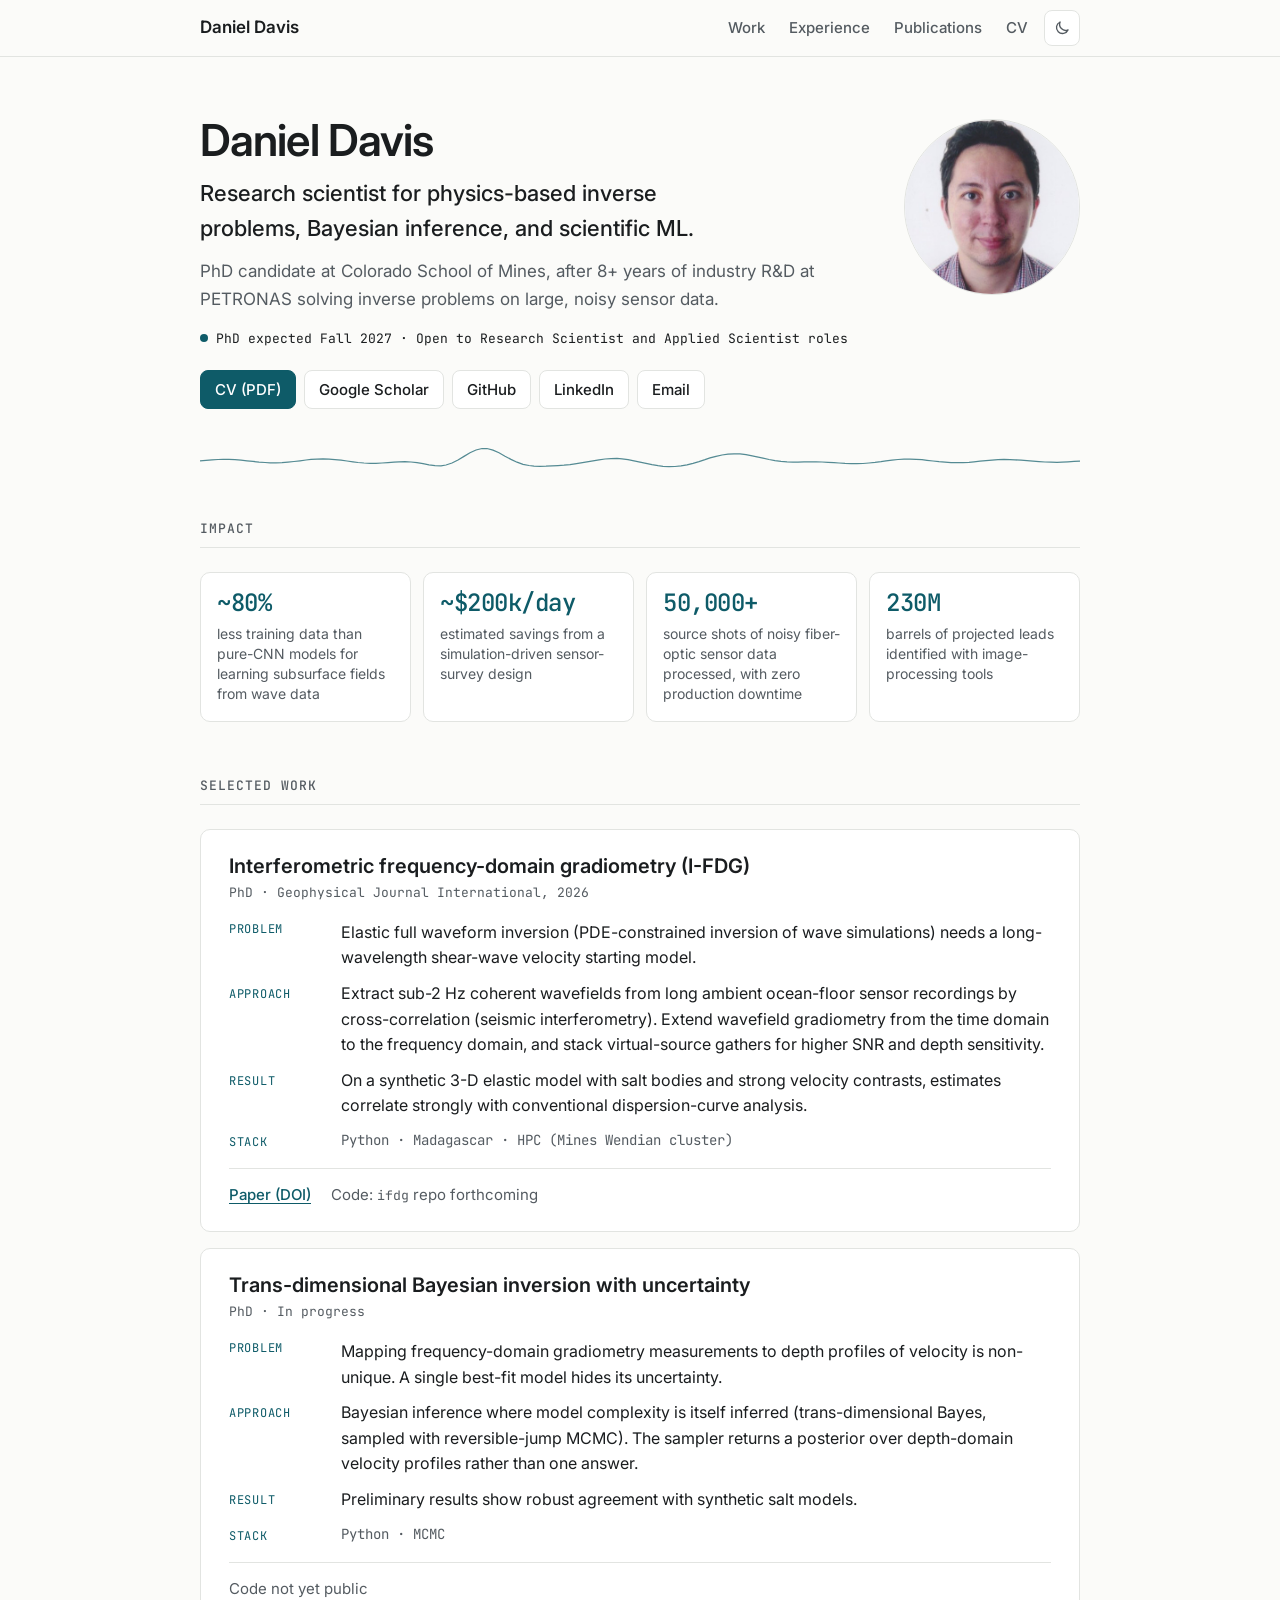
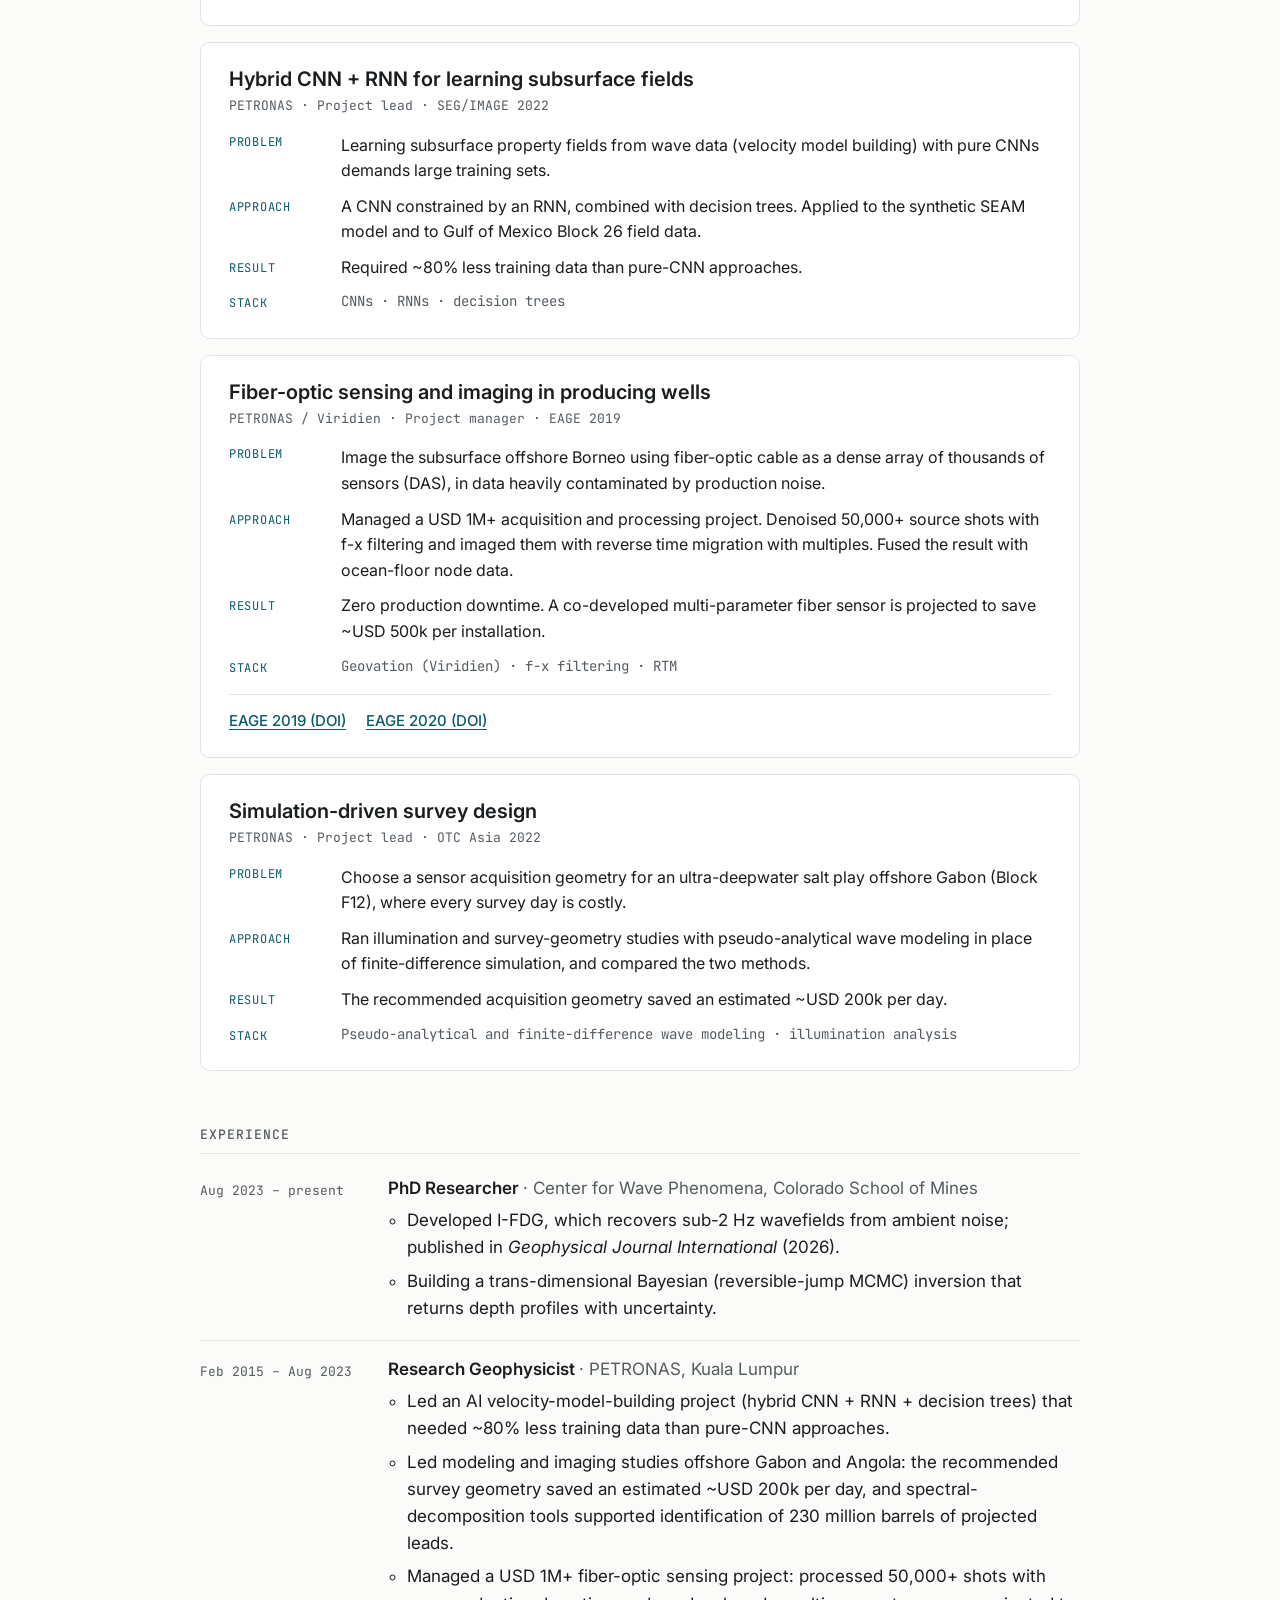
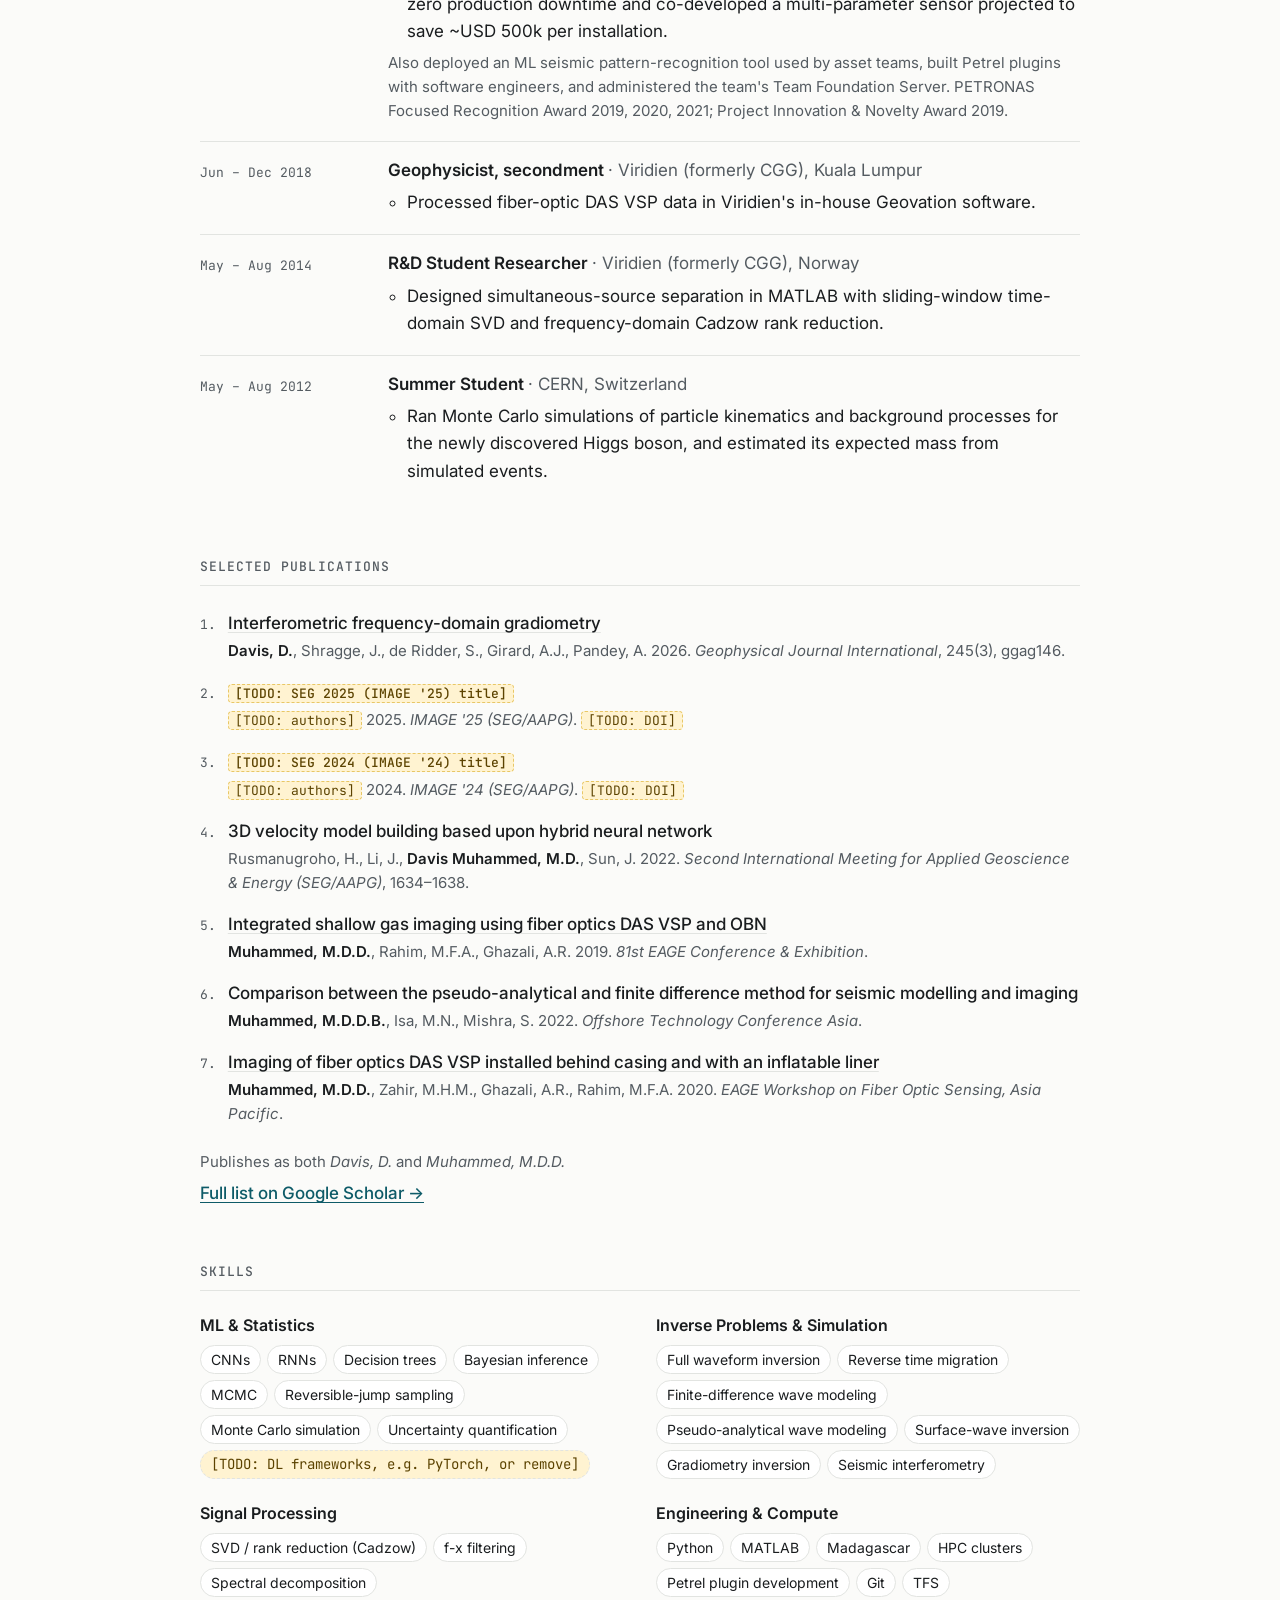
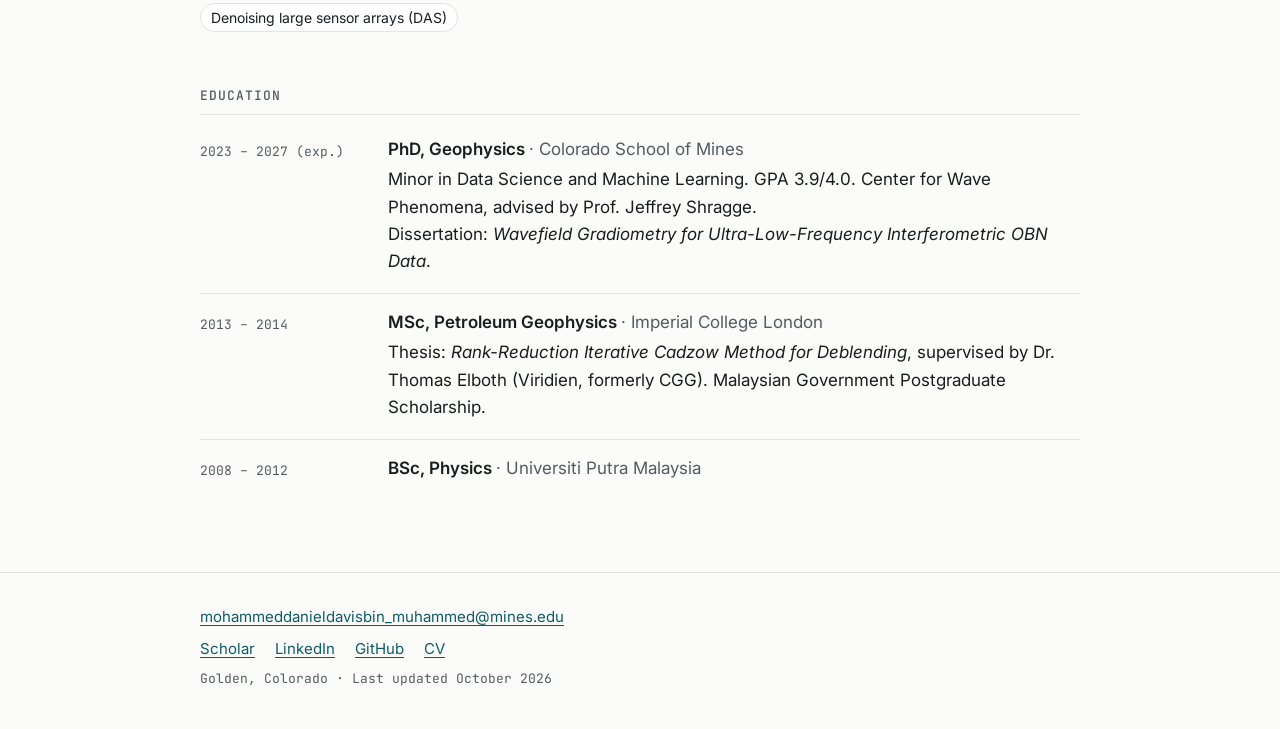
==== index.html @ f09d1c26 "Initial portfolio site" ====
<!doctype html>
<html lang="en">
<head>
  <meta charset="utf-8">
  <meta name="viewport" content="width=device-width, initial-scale=1">
  <title>Daniel Davis · Research Scientist, Inverse Problems and Scientific ML</title>
  <meta name="description" content="Daniel Davis is a geophysics PhD candidate at Colorado School of Mines with 8+ years of industry R&amp;D. He solves ill-posed inverse problems on large, noisy sensor data with Bayesian inference, ML, and HPC.">
  <link rel="canonical" href="https://mdaniel22.github.io/">
  <meta name="color-scheme" content="light dark">
  <meta name="theme-color" content="#fbfbf9" media="(prefers-color-scheme: light)">
  <meta name="theme-color" content="#0f1416" media="(prefers-color-scheme: dark)">

  <meta property="og:type" content="profile">
  <meta property="og:title" content="Daniel Davis · Inverse Problems, Bayesian Inference, Scientific ML">
  <meta property="og:description" content="Geophysics PhD candidate (Colorado School of Mines) with 8+ years of industry R&amp;D. Open to Research Scientist and Applied Scientist roles.">
  <meta property="og:url" content="https://mdaniel22.github.io/">
  <meta property="og:image" content="https://mdaniel22.github.io/assets/headshot.jpg">
  <meta property="og:image:alt" content="Portrait of Daniel Davis">
  <meta name="twitter:card" content="summary">
  <meta name="twitter:title" content="Daniel Davis · Inverse Problems, Bayesian Inference, Scientific ML">
  <meta name="twitter:description" content="Geophysics PhD candidate (Colorado School of Mines) with 8+ years of industry R&amp;D. Open to Research Scientist and Applied Scientist roles.">
  <meta name="twitter:image" content="https://mdaniel22.github.io/assets/headshot.jpg">

  <link rel="preconnect" href="https://fonts.googleapis.com">
  <link rel="preconnect" href="https://fonts.gstatic.com" crossorigin>
  <link rel="stylesheet" href="https://fonts.googleapis.com/css2?family=Inter:wght@400;500;600&amp;family=JetBrains+Mono:wght@400;500&amp;display=swap">
  <link rel="stylesheet" href="styles.css">
  <script src="script.js"></script>

  <script type="application/ld+json">
  {
    "@context": "https://schema.org",
    "@type": "Person",
    "name": "Daniel Davis",
    "alternateName": "Mohammed Daniel Davis bin Muhammed",
    "url": "https://mdaniel22.github.io/",
    "image": "https://mdaniel22.github.io/assets/headshot.jpg",
    "jobTitle": "PhD Candidate, Geophysics",
    "affiliation": {
      "@type": "CollegeOrUniversity",
      "name": "Colorado School of Mines",
      "department": "Center for Wave Phenomena"
    },
    "alumniOf": [
      { "@type": "CollegeOrUniversity", "name": "Imperial College London" },
      { "@type": "CollegeOrUniversity", "name": "Universiti Putra Malaysia" }
    ],
    "address": { "@type": "PostalAddress", "addressLocality": "Golden", "addressRegion": "CO", "addressCountry": "US" },
    "sameAs": [
      "https://scholar.google.com/citations?user=xQ2FQlAAAAAJ",
      "https://www.linkedin.com/in/daniel-davis-94b38368/",
      "https://github.com/mdaniel22"
    ],
    "knowsAbout": [
      "Inverse problems",
      "Bayesian inference",
      "Markov chain Monte Carlo",
      "Reversible-jump MCMC",
      "Uncertainty quantification",
      "Scientific machine learning",
      "Full waveform inversion",
      "Seismic interferometry",
      "Wavefield gradiometry",
      "Distributed acoustic sensing",
      "High-performance computing"
    ]
  }
  </script>
</head>
<body>
  <a class="skip-link" href="#main">Skip to content</a>

  <header class="site-nav">
    <nav class="wrap nav-inner" aria-label="Primary">
      <a class="nav-brand" href="#top">Daniel Davis</a>
      <ul class="nav-links">
        <li><a href="#work">Work</a></li>
        <li><a href="#experience">Experience</a></li>
        <li><a href="#publications">Publications</a></li>
        <li><a href="assets/Daniel_Davis_CV.pdf">CV</a></li>
      </ul>
      <button class="theme-toggle" id="theme-toggle" type="button" aria-label="Switch to dark theme" hidden>
        <svg class="icon-moon" viewBox="0 0 24 24" width="18" height="18" aria-hidden="true"><path d="M20 14.5A8 8 0 0 1 9.5 4a8 8 0 1 0 10.5 10.5z" fill="none" stroke="currentColor" stroke-width="1.8" stroke-linejoin="round"/></svg>
        <svg class="icon-sun" viewBox="0 0 24 24" width="18" height="18" aria-hidden="true"><circle cx="12" cy="12" r="4" fill="none" stroke="currentColor" stroke-width="1.8"/><path d="M12 2v2.5M12 19.5V22M2 12h2.5M19.5 12H22M4.9 4.9l1.8 1.8M17.3 17.3l1.8 1.8M4.9 19.1l1.8-1.8M17.3 6.7l1.8-1.8" stroke="currentColor" stroke-width="1.8" stroke-linecap="round"/></svg>
      </button>
    </nav>
  </header>

  <main id="main">
    <!-- HERO -->
    <section class="hero wrap" id="top" aria-labelledby="hero-name">
      <div class="hero-grid">
        <div class="hero-text">
          <h1 id="hero-name">Daniel Davis</h1>
          <p class="hero-position">Research scientist for physics-based inverse problems, Bayesian inference, and scientific ML.</p>
          <p class="hero-sub">PhD candidate at Colorado School of Mines, after 8+ years of industry R&amp;D at PETRONAS solving inverse problems on large, noisy sensor data.</p>
          <p class="hero-status"><span class="status-dot" aria-hidden="true"></span>PhD expected Fall 2027 · Open to Research Scientist and Applied Scientist roles</p>
          <ul class="hero-actions">
            <li><a class="btn btn-primary" href="assets/Daniel_Davis_CV.pdf">CV (PDF)</a></li>
            <li><a class="btn" href="https://scholar.google.com/citations?user=xQ2FQlAAAAAJ">Google Scholar</a></li>
            <li><a class="btn" href="https://github.com/mdaniel22">GitHub</a></li>
            <li><a class="btn" href="https://www.linkedin.com/in/daniel-davis-94b38368/">LinkedIn</a></li>
            <!-- TODO: swap to a personal email if the Mines address may lapse after graduation (see DEPLOY.md) -->
            <li><a class="btn" href="mailto:mohammeddanieldavisbin_muhammed@mines.edu">Email</a></li>
          </ul>
        </div>
        <img class="hero-photo" src="assets/headshot.jpg" width="389" height="389" loading="eager" decoding="async"
             alt="Portrait of Daniel Davis, head and shoulders, wearing a checked shirt against a white background">
      </div>
      <svg class="wave" viewBox="0 0 880 40" preserveAspectRatio="none" aria-hidden="true" focusable="false"><path d="M0 20.0 L6 19.4 L12 18.9 L18 18.5 L23 18.4 L29 18.4 L35 18.7 L41 19.2 L47 19.8 L53 20.4 L59 21.1 L65 21.5 L70 21.8 L76 21.8 L82 21.6 L88 21.1 L94 20.5 L100 19.8 L106 19.0 L111 18.4 L117 18.1 L123 17.9 L129 18.1 L135 18.6 L141 19.2 L147 20.0 L153 20.8 L158 21.5 L164 22.0 L170 22.3 L176 22.3 L182 22.0 L188 21.6 L194 21.1 L199 20.8 L205 20.7 L211 21.0 L217 21.7 L223 22.7 L229 23.8 L235 24.6 L241 24.8 L246 24.0 L252 22.0 L258 19.0 L264 15.4 L270 11.8 L276 9.0 L282 7.5 L287 7.5 L293 9.1 L299 11.8 L305 15.2 L311 18.4 L317 21.2 L323 23.3 L329 24.5 L334 25.1 L340 25.3 L346 25.2 L352 24.9 L358 24.6 L364 24.2 L370 23.6 L375 22.8 L381 21.9 L387 20.9 L393 19.8 L399 18.8 L405 18.0 L411 17.6 L417 17.5 L422 17.9 L428 18.7 L434 19.8 L440 21.1 L446 22.4 L452 23.7 L458 24.7 L463 25.4 L469 25.7 L475 25.5 L481 24.9 L487 23.8 L493 22.3 L499 20.6 L505 18.7 L510 16.9 L516 15.3 L522 14.0 L528 13.1 L534 12.8 L540 12.9 L546 13.6 L551 14.6 L557 15.9 L563 17.2 L569 18.5 L575 19.6 L581 20.4 L587 20.8 L593 21.0 L598 21.0 L604 20.9 L610 20.8 L616 20.8 L622 21.0 L628 21.3 L634 21.6 L639 22.0 L645 22.4 L651 22.6 L657 22.7 L663 22.5 L669 22.0 L675 21.4 L681 20.6 L686 19.8 L692 19.1 L698 18.5 L704 18.2 L710 18.1 L716 18.3 L722 18.7 L727 19.3 L733 20.0 L739 20.7 L745 21.2 L751 21.6 L757 21.7 L763 21.6 L769 21.3 L774 20.8 L780 20.2 L786 19.6 L792 19.1 L798 18.7 L804 18.5 L810 18.6 L815 18.8 L821 19.2 L827 19.7 L833 20.2 L839 20.6 L845 21.0 L851 21.2 L857 21.3 L862 21.1 L868 20.8 L874 20.4 L880 20.0" fill="none" stroke="currentColor" stroke-width="1.25" vector-effect="non-scaling-stroke"/></svg>
    </section>

    <!-- IMPACT -->
    <section class="wrap section impact" aria-labelledby="impact-h">
      <h2 class="section-label" id="impact-h">Impact</h2>
      <ul class="impact-grid">
        <li class="tile">
          <span class="metric">~80%</span>
          <span class="caption">less training data than pure-CNN models for learning subsurface fields from wave data</span>
        </li>
        <li class="tile">
          <span class="metric">~$200k/day</span>
          <span class="caption">estimated savings from a simulation-driven sensor-survey design</span>
        </li>
        <li class="tile">
          <span class="metric">50,000+</span>
          <span class="caption">source shots of noisy fiber-optic sensor data processed, with zero production downtime</span>
        </li>
        <li class="tile">
          <span class="metric">230M</span>
          <span class="caption">barrels of projected leads identified with image-processing tools</span>
        </li>
      </ul>
    </section>

    <!-- WORK -->
    <section class="wrap section" id="work" aria-labelledby="work-h">
      <h2 class="section-label" id="work-h">Selected work</h2>

      <article class="card">
        <header class="card-head">
          <h3>Interferometric frequency-domain gradiometry (I-FDG)</h3>
          <p class="card-meta">PhD · Geophysical Journal International, 2026</p>
        </header>
        <dl class="pars">
          <dt>Problem</dt>
          <dd>Elastic full waveform inversion (PDE-constrained inversion of wave simulations) needs a long-wavelength shear-wave velocity starting model.</dd>
          <dt>Approach</dt>
          <dd>Extract sub-2&nbsp;Hz coherent wavefields from long ambient ocean-floor sensor recordings by cross-correlation (seismic interferometry). Extend wavefield gradiometry from the time domain to the frequency domain, and stack virtual-source gathers for higher SNR and depth sensitivity.</dd>
          <dt>Result</dt>
          <dd>On a synthetic 3-D elastic model with salt bodies and strong velocity contrasts, estimates correlate strongly with conventional dispersion-curve analysis.</dd>
          <dt>Stack</dt>
          <dd class="mono">Python · Madagascar · HPC (Mines Wendian cluster)</dd>
        </dl>
        <p class="card-links"><a href="https://doi.org/10.1093/gji/ggag146">Paper (DOI)</a><span class="soon">Code: <code>ifdg</code> repo forthcoming</span></p>
      </article>

      <article class="card">
        <header class="card-head">
          <h3>Trans-dimensional Bayesian inversion with uncertainty</h3>
          <p class="card-meta">PhD · In progress</p>
        </header>
        <dl class="pars">
          <dt>Problem</dt>
          <dd>Mapping frequency-domain gradiometry measurements to depth profiles of velocity is non-unique. A single best-fit model hides its uncertainty.</dd>
          <dt>Approach</dt>
          <dd>Bayesian inference where model complexity is itself inferred (trans-dimensional Bayes, sampled with reversible-jump MCMC). The sampler returns a posterior over depth-domain velocity profiles rather than one answer.</dd>
          <dt>Result</dt>
          <dd>Preliminary results show robust agreement with synthetic salt models.</dd>
          <dt>Stack</dt>
          <dd class="mono">Python · MCMC</dd>
        </dl>
        <p class="card-links"><span class="soon">Code not yet public</span></p>
      </article>

      <article class="card">
        <header class="card-head">
          <h3>Hybrid CNN + RNN for learning subsurface fields</h3>
          <p class="card-meta">PETRONAS · Project lead · SEG/IMAGE 2022</p>
        </header>
        <dl class="pars">
          <dt>Problem</dt>
          <dd>Learning subsurface property fields from wave data (velocity model building) with pure CNNs demands large training sets.</dd>
          <dt>Approach</dt>
          <dd>A CNN constrained by an RNN, combined with decision trees. Applied to the synthetic SEAM model and to Gulf of Mexico Block 26 field data.</dd>
          <dt>Result</dt>
          <dd>Required ~80% less training data than pure-CNN approaches.</dd>
          <dt>Stack</dt>
          <dd class="mono">CNNs · RNNs · decision trees</dd>
        </dl>
      </article>

      <article class="card">
        <header class="card-head">
          <h3>Fiber-optic sensing and imaging in producing wells</h3>
          <p class="card-meta">PETRONAS / Viridien · Project manager · EAGE 2019</p>
        </header>
        <dl class="pars">
          <dt>Problem</dt>
          <dd>Image the subsurface offshore Borneo using fiber-optic cable as a dense array of thousands of sensors (DAS), in data heavily contaminated by production noise.</dd>
          <dt>Approach</dt>
          <dd>Managed a USD 1M+ acquisition and processing project. Denoised 50,000+ source shots with f-x filtering and imaged them with reverse time migration with multiples. Fused the result with ocean-floor node data.</dd>
          <dt>Result</dt>
          <dd>Zero production downtime. A co-developed multi-parameter fiber sensor is projected to save ~USD 500k per installation.</dd>
          <dt>Stack</dt>
          <dd class="mono">Geovation (Viridien) · f-x filtering · RTM</dd>
        </dl>
        <p class="card-links"><a href="https://doi.org/10.3997/2214-4609.201901251">EAGE 2019 (DOI)</a><a href="https://doi.org/10.3997/2214-4609.202070028">EAGE 2020 (DOI)</a></p>
      </article>

      <article class="card">
        <header class="card-head">
          <h3>Simulation-driven survey design</h3>
          <p class="card-meta">PETRONAS · Project lead · OTC Asia 2022</p>
        </header>
        <dl class="pars">
          <dt>Problem</dt>
          <dd>Choose a sensor acquisition geometry for an ultra-deepwater salt play offshore Gabon (Block F12), where every survey day is costly.</dd>
          <dt>Approach</dt>
          <dd>Ran illumination and survey-geometry studies with pseudo-analytical wave modeling in place of finite-difference simulation, and compared the two methods.</dd>
          <dt>Result</dt>
          <dd>The recommended acquisition geometry saved an estimated ~USD 200k per day.</dd>
          <dt>Stack</dt>
          <dd class="mono">Pseudo-analytical and finite-difference wave modeling · illumination analysis</dd>
        </dl>
      </article>
    </section>

    <!-- EXPERIENCE -->
    <section class="wrap section" id="experience" aria-labelledby="exp-h">
      <h2 class="section-label" id="exp-h">Experience</h2>
      <ol class="timeline">
        <li class="tl-item">
          <p class="tl-date">Aug 2023 – present</p>
          <div>
            <h3>PhD Researcher <span class="org">· Center for Wave Phenomena, Colorado School of Mines</span></h3>
            <ul>
              <li>Developed I-FDG, which recovers sub-2&nbsp;Hz wavefields from ambient noise; published in <em>Geophysical Journal International</em> (2026).</li>
              <li>Building a trans-dimensional Bayesian (reversible-jump MCMC) inversion that returns depth profiles with uncertainty.</li>
            </ul>
          </div>
        </li>
        <li class="tl-item">
          <p class="tl-date">Feb 2015 – Aug 2023</p>
          <div>
            <h3>Research Geophysicist <span class="org">· PETRONAS, Kuala Lumpur</span></h3>
            <ul>
              <li>Led an AI velocity-model-building project (hybrid CNN + RNN + decision trees) that needed ~80% less training data than pure-CNN approaches.</li>
              <li>Led modeling and imaging studies offshore Gabon and Angola: the recommended survey geometry saved an estimated ~USD 200k per day, and spectral-decomposition tools supported identification of 230 million barrels of projected leads.</li>
              <li>Managed a USD 1M+ fiber-optic sensing project: processed 50,000+ shots with zero production downtime and co-developed a multi-parameter sensor projected to save ~USD 500k per installation.</li>
            </ul>
            <p class="tl-note">Also deployed an ML seismic pattern-recognition tool used by asset teams, built Petrel plugins with software engineers, and administered the team's Team Foundation Server. PETRONAS Focused Recognition Award 2019, 2020, 2021; Project Innovation &amp; Novelty Award 2019.</p>
          </div>
        </li>
        <li class="tl-item">
          <p class="tl-date">Jun – Dec 2018</p>
          <div>
            <h3>Geophysicist, secondment <span class="org">· Viridien (formerly CGG), Kuala Lumpur</span></h3>
            <ul>
              <li>Processed fiber-optic DAS VSP data in Viridien's in-house Geovation software.</li>
            </ul>
          </div>
        </li>
        <li class="tl-item">
          <p class="tl-date">May – Aug 2014</p>
          <div>
            <h3>R&amp;D Student Researcher <span class="org">· Viridien (formerly CGG), Norway</span></h3>
            <ul>
              <li>Designed simultaneous-source separation in MATLAB with sliding-window time-domain SVD and frequency-domain Cadzow rank reduction.</li>
            </ul>
          </div>
        </li>
        <li class="tl-item">
          <p class="tl-date">May – Aug 2012</p>
          <div>
            <h3>Summer Student <span class="org">· CERN, Switzerland</span></h3>
            <ul>
              <li>Ran Monte Carlo simulations of particle kinematics and background processes for the newly discovered Higgs boson, and estimated its expected mass from simulated events.</li>
            </ul>
          </div>
        </li>
      </ol>
    </section>

    <!-- PUBLICATIONS -->
    <section class="wrap section" id="publications" aria-labelledby="pub-h">
      <h2 class="section-label" id="pub-h">Selected publications</h2>
      <ol class="pubs">
        <li>
          <p class="pub-title"><a href="https://doi.org/10.1093/gji/ggag146">Interferometric frequency-domain gradiometry</a></p>
          <p class="pub-meta"><strong>Davis, D.</strong>, Shragge, J., de Ridder, S., Girard, A.J., Pandey, A. 2026. <em>Geophysical Journal International</em>, 245(3), ggag146.</p>
        </li>
        <li>
          <p class="pub-title"><span class="todo">[TODO: SEG 2025 (IMAGE '25) title]</span></p>
          <p class="pub-meta"><span class="todo">[TODO: authors]</span> 2025. <em>IMAGE '25 (SEG/AAPG)</em>. <span class="todo">[TODO: DOI]</span></p>
        </li>
        <li>
          <p class="pub-title"><span class="todo">[TODO: SEG 2024 (IMAGE '24) title]</span></p>
          <p class="pub-meta"><span class="todo">[TODO: authors]</span> 2024. <em>IMAGE '24 (SEG/AAPG)</em>. <span class="todo">[TODO: DOI]</span></p>
        </li>
        <li>
          <p class="pub-title">3D velocity model building based upon hybrid neural network</p>
          <p class="pub-meta">Rusmanugroho, H., Li, J., <strong>Davis Muhammed, M.D.</strong>, Sun, J. 2022. <em>Second International Meeting for Applied Geoscience &amp; Energy (SEG/AAPG)</em>, 1634–1638.</p>
        </li>
        <li>
          <p class="pub-title"><a href="https://doi.org/10.3997/2214-4609.201901251">Integrated shallow gas imaging using fiber optics DAS VSP and OBN</a></p>
          <p class="pub-meta"><strong>Muhammed, M.D.D.</strong>, Rahim, M.F.A., Ghazali, A.R. 2019. <em>81st EAGE Conference &amp; Exhibition</em>.</p>
        </li>
        <li>
          <p class="pub-title">Comparison between the pseudo-analytical and finite difference method for seismic modelling and imaging</p>
          <p class="pub-meta"><strong>Muhammed, M.D.D.B.</strong>, Isa, M.N., Mishra, S. 2022. <em>Offshore Technology Conference Asia</em>.</p>
        </li>
        <li>
          <p class="pub-title"><a href="https://doi.org/10.3997/2214-4609.202070028">Imaging of fiber optics DAS VSP installed behind casing and with an inflatable liner</a></p>
          <p class="pub-meta"><strong>Muhammed, M.D.D.</strong>, Zahir, M.H.M., Ghazali, A.R., Rahim, M.F.A. 2020. <em>EAGE Workshop on Fiber Optic Sensing, Asia Pacific</em>.</p>
        </li>
      </ol>
      <p class="pub-note">Publishes as both <em>Davis, D.</em> and <em>Muhammed, M.D.D.</em></p>
      <p><a class="more" href="https://scholar.google.com/citations?user=xQ2FQlAAAAAJ">Full list on Google Scholar →</a></p>
    </section>

    <!-- SKILLS -->
    <section class="wrap section" id="skills" aria-labelledby="skills-h">
      <h2 class="section-label" id="skills-h">Skills</h2>
      <div class="skills">
        <div class="skill-group">
          <h3>ML &amp; Statistics</h3>
          <ul class="chips">
            <li>CNNs</li><li>RNNs</li><li>Decision trees</li><li>Bayesian inference</li><li>MCMC</li><li>Reversible-jump sampling</li><li>Monte Carlo simulation</li><li>Uncertainty quantification</li><li class="todo">[TODO: DL frameworks, e.g. PyTorch, or remove]</li>
          </ul>
        </div>
        <div class="skill-group">
          <h3>Inverse Problems &amp; Simulation</h3>
          <ul class="chips">
            <li>Full waveform inversion</li><li>Reverse time migration</li><li>Finite-difference wave modeling</li><li>Pseudo-analytical wave modeling</li><li>Surface-wave inversion</li><li>Gradiometry inversion</li><li>Seismic interferometry</li>
          </ul>
        </div>
        <div class="skill-group">
          <h3>Signal Processing</h3>
          <ul class="chips">
            <li>SVD / rank reduction (Cadzow)</li><li>f-x filtering</li><li>Spectral decomposition</li><li>Denoising large sensor arrays (DAS)</li>
          </ul>
        </div>
        <div class="skill-group">
          <h3>Engineering &amp; Compute</h3>
          <ul class="chips">
            <li>Python</li><li>MATLAB</li><li>Madagascar</li><li>HPC clusters</li><li>Petrel plugin development</li><li>Git</li><li>TFS</li>
          </ul>
        </div>
      </div>
    </section>

    <!-- EDUCATION -->
    <section class="wrap section" id="education" aria-labelledby="edu-h">
      <h2 class="section-label" id="edu-h">Education</h2>
      <ol class="timeline">
        <li class="tl-item">
          <p class="tl-date">2023 – 2027 (exp.)</p>
          <div>
            <h3>PhD, Geophysics <span class="org">· Colorado School of Mines</span></h3>
            <p>Minor in Data Science and Machine Learning. GPA 3.9/4.0. Center for Wave Phenomena, advised by Prof. Jeffrey Shragge.<br>
            Dissertation: <em>Wavefield Gradiometry for Ultra-Low-Frequency Interferometric OBN Data</em>.</p>
          </div>
        </li>
        <li class="tl-item">
          <p class="tl-date">2013 – 2014</p>
          <div>
            <h3>MSc, Petroleum Geophysics <span class="org">· Imperial College London</span></h3>
            <p>Thesis: <em>Rank-Reduction Iterative Cadzow Method for Deblending</em>, supervised by Dr. Thomas Elboth (Viridien, formerly CGG). Malaysian Government Postgraduate Scholarship.</p>
          </div>
        </li>
        <li class="tl-item">
          <p class="tl-date">2008 – 2012</p>
          <div>
            <h3>BSc, Physics <span class="org">· Universiti Putra Malaysia</span></h3>
          </div>
        </li>
      </ol>
    </section>
  </main>

  <footer class="site-footer">
    <div class="wrap footer-inner">
      <p><a href="mailto:mohammeddanieldavisbin_muhammed@mines.edu">mohammeddanieldavisbin_muhammed@mines.edu</a></p>
      <p class="footer-links">
        <a href="https://scholar.google.com/citations?user=xQ2FQlAAAAAJ">Scholar</a>
        <a href="https://www.linkedin.com/in/daniel-davis-94b38368/">LinkedIn</a>
        <a href="https://github.com/mdaniel22">GitHub</a>
        <a href="assets/Daniel_Davis_CV.pdf">CV</a>
      </p>
      <p class="footer-meta">Golden, Colorado · Last updated October 2026</p>
    </div>
  </footer>
</body>
</html>
---- styles.css ----
/* ---------- Tokens ---------- */
:root {
  --bg: #fbfbf9;
  --surface: #ffffff;
  --text: #1a1d1f;
  --muted: #545b61;
  --border: #e2e4e1;
  --accent: #0e5b68;
  --accent-hover: #0a4652;
  --accent-ink: #ffffff;
  --accent-soft: #e5eff0;
  --wave: #0e5b68;
  --todo-bg: #fff3d1;
  --todo-text: #5c4300;
  --todo-border: #e8c766;

  --font-sans: "Inter", system-ui, -apple-system, "Segoe UI", Roboto, sans-serif;
  --font-mono: "JetBrains Mono", ui-monospace, SFMono-Regular, Menlo, Consolas, monospace;

  --step--1: 0.8125rem;  /* 13px */
  --step-0: 1.0625rem;   /* 17px */
  --step-1: 1.25rem;     /* 20px */
  --step-2: 1.5rem;      /* 24px */
  --step-4: 2.75rem;     /* 44px */

  --wrap: 880px;
  --gutter: 16px;
  --radius: 10px;
  color-scheme: light;
}

@media (prefers-color-scheme: dark) {
  :root:not([data-theme="light"]) {
    --bg: #0f1416;
    --surface: #151c1f;
    --text: #e6e9ea;
    --muted: #a3adb2;
    --border: #263237;
    --accent: #6cc3cf;
    --accent-hover: #8fd3dc;
    --accent-ink: #0b1214;
    --accent-soft: #15292d;
    --wave: #6cc3cf;
    --todo-bg: #3a2f10;
    --todo-text: #f3d68c;
    --todo-border: #7a6224;
    color-scheme: dark;
  }
}

:root[data-theme="dark"] {
  --bg: #0f1416;
  --surface: #151c1f;
  --text: #e6e9ea;
  --muted: #a3adb2;
  --border: #263237;
  --accent: #6cc3cf;
  --accent-hover: #8fd3dc;
  --accent-ink: #0b1214;
  --accent-soft: #15292d;
  --wave: #6cc3cf;
  --todo-bg: #3a2f10;
  --todo-text: #f3d68c;
  --todo-border: #7a6224;
  color-scheme: dark;
}

/* ---------- Base ---------- */
*, *::before, *::after { box-sizing: border-box; }

html {
  -webkit-text-size-adjust: 100%;
  scroll-padding-top: 72px;
}

@media (prefers-reduced-motion: no-preference) {
  html { scroll-behavior: smooth; }
}

body {
  margin: 0;
  background: var(--bg);
  color: var(--text);
  font-family: var(--font-sans);
  font-size: var(--step-0);
  line-height: 1.6;
  text-rendering: optimizeLegibility;
  -webkit-font-smoothing: antialiased;
  overflow-wrap: break-word;
}

h1, h2, h3 { line-height: 1.25; margin: 0; font-weight: 600; }
p { margin: 0; }
ul, ol { margin: 0; padding: 0; }
img { max-width: 100%; height: auto; display: block; }

a { color: var(--accent); text-decoration-thickness: 1px; text-underline-offset: 3px; }
a:hover { color: var(--accent-hover); }

:focus-visible {
  outline: 2px solid var(--accent);
  outline-offset: 3px;
  border-radius: 4px;
}

code, .mono { font-family: var(--font-mono); font-size: 0.875em; }

.wrap {
  width: 100%;
  max-width: calc(var(--wrap) + 2 * var(--gutter));
  margin: 0 auto;
  padding: 0 var(--gutter);
}

@media (min-width: 640px) {
  :root { --gutter: 32px; }
}

.skip-link {
  position: absolute;
  left: var(--gutter);
  top: -100px;
  background: var(--accent);
  color: var(--accent-ink);
  padding: 8px 14px;
  border-radius: 6px;
  z-index: 100;
}
.skip-link:focus { top: 8px; color: var(--accent-ink); }

.todo {
  background: var(--todo-bg);
  color: var(--todo-text);
  border: 1px dashed var(--todo-border);
  border-radius: 4px;
  padding: 0 6px;
  font-family: var(--font-mono);
  font-size: 0.8125rem;
  font-style: normal;
}

/* ---------- Nav ---------- */
.site-nav {
  position: sticky;
  top: 0;
  z-index: 50;
  background: color-mix(in srgb, var(--bg) 92%, transparent);
  border-bottom: 1px solid var(--border);
}
@supports (backdrop-filter: blur(8px)) {
  .site-nav { backdrop-filter: blur(8px); }
}

.nav-inner {
  display: flex;
  align-items: center;
  gap: 16px;
  height: 56px;
}

.nav-brand {
  font-weight: 600;
  color: var(--text);
  text-decoration: none;
  margin-right: auto;
  white-space: nowrap;
}

.nav-links {
  list-style: none;
  display: flex;
  gap: 14px;
  font-size: 0.875rem;
}
.nav-links a { color: var(--muted); text-decoration: none; font-weight: 500; }
.nav-links a:hover { color: var(--text); }

.theme-toggle {
  display: inline-flex;
  align-items: center;
  justify-content: center;
  width: 36px;
  height: 36px;
  border: 1px solid var(--border);
  border-radius: 8px;
  background: var(--surface);
  color: var(--muted);
  cursor: pointer;
  flex-shrink: 0;
}
.theme-toggle[hidden] { display: none; }
.theme-toggle:hover { color: var(--text); }
.theme-toggle .icon-sun { display: none; }
:root[data-theme="dark"] .theme-toggle .icon-sun { display: block; }
:root[data-theme="dark"] .theme-toggle .icon-moon { display: none; }

@media (max-width: 479px) {
  .nav-brand { position: absolute; width: 1px; height: 1px; overflow: hidden; clip: rect(0 0 0 0); }
  .nav-links { margin-right: auto; gap: 12px; }
}
@media (min-width: 640px) {
  .nav-links { gap: 24px; font-size: 0.9375rem; }
}

/* ---------- Hero ---------- */
.hero { padding-top: 40px; }

.hero-grid {
  display: grid;
  grid-template-columns: 1fr;
  gap: 20px;
}

.hero-photo {
  width: 112px;
  height: 112px;
  border-radius: 50%;
  object-fit: cover;
  border: 1px solid var(--border);
  order: -1;
}

h1 {
  font-size: 2.25rem;
  letter-spacing: -0.02em;
}

.hero-position {
  font-size: var(--step-1);
  font-weight: 500;
  margin-top: 8px;
  max-width: 40ch;
}

.hero-sub {
  color: var(--muted);
  margin-top: 12px;
  max-width: 60ch;
}

.hero-status {
  font-family: var(--font-mono);
  font-size: var(--step--1);
  color: var(--text);
  margin-top: 16px;
  display: flex;
  align-items: baseline;
  gap: 8px;
}
.status-dot {
  width: 8px;
  height: 8px;
  border-radius: 50%;
  background: var(--accent);
  flex-shrink: 0;
  transform: translateY(-1px);
}

.hero-actions {
  list-style: none;
  display: flex;
  flex-wrap: wrap;
  gap: 8px;
  margin-top: 20px;
}

.btn {
  display: inline-block;
  padding: 8px 14px;
  border: 1px solid var(--border);
  border-radius: 8px;
  background: var(--surface);
  color: var(--text);
  font-size: 0.9375rem;
  font-weight: 500;
  text-decoration: none;
  line-height: 1.4;
}
.btn:hover { border-color: var(--accent); color: var(--accent); }
.btn-primary { background: var(--accent); border-color: var(--accent); color: var(--accent-ink); }
.btn-primary:hover { background: var(--accent-hover); border-color: var(--accent-hover); color: var(--accent-ink); }

.wave {
  display: block;
  width: 100%;
  height: 40px;
  margin-top: 32px;
  color: var(--wave);
  opacity: 0.7;
}

@media (min-width: 720px) {
  .hero { padding-top: 56px; }
  .hero-grid {
    grid-template-columns: 1fr auto;
    align-items: start;
    gap: 40px;
  }
  .hero-photo { width: 176px; height: 176px; order: 0; margin-top: 6px; }
  h1 { font-size: var(--step-4); }
  .hero-position { font-size: 1.375rem; }
}

/* ---------- Sections ---------- */
.section { padding-top: 56px; }
.section:last-of-type { padding-bottom: 72px; }

.section-label {
  font-family: var(--font-mono);
  font-size: var(--step--1);
  font-weight: 500;
  letter-spacing: 0.08em;
  text-transform: uppercase;
  color: var(--muted);
  padding-bottom: 10px;
  border-bottom: 1px solid var(--border);
  margin-bottom: 24px;
}

/* ---------- Impact ---------- */
.impact { padding-top: 40px; }

.impact-grid {
  list-style: none;
  display: grid;
  grid-template-columns: repeat(2, minmax(0, 1fr));
  gap: 12px;
}
@media (min-width: 760px) {
  .impact-grid { grid-template-columns: repeat(4, minmax(0, 1fr)); }
}

.tile {
  background: var(--surface);
  border: 1px solid var(--border);
  border-radius: var(--radius);
  padding: 16px;
  display: flex;
  flex-direction: column;
  gap: 6px;
}
.metric {
  font-family: var(--font-mono);
  font-size: 1.5rem;
  font-weight: 500;
  color: var(--accent);
  letter-spacing: -0.02em;
  line-height: 1.2;
}
.caption { font-size: 0.875rem; color: var(--muted); line-height: 1.45; }

/* ---------- Work cards ---------- */
.card {
  background: var(--surface);
  border: 1px solid var(--border);
  border-radius: var(--radius);
  padding: 20px;
}
.card + .card { margin-top: 16px; }

.card-head h3 { font-size: var(--step-1); }
.card-meta {
  font-family: var(--font-mono);
  font-size: var(--step--1);
  color: var(--muted);
  margin-top: 4px;
}

.pars {
  margin: 16px 0 0;
  display: grid;
  grid-template-columns: 1fr;
}
.pars dt {
  font-family: var(--font-mono);
  font-size: 0.75rem;
  letter-spacing: 0.06em;
  text-transform: uppercase;
  color: var(--accent);
  margin-top: 10px;
}
.pars dt:first-child { margin-top: 0; }
.pars dd { margin: 2px 0 0; font-size: 1rem; }
.pars dd.mono { font-size: 0.875rem; color: var(--muted); }

@media (min-width: 640px) {
  .card { padding: 24px 28px; }
  .pars { grid-template-columns: 96px 1fr; column-gap: 16px; row-gap: 10px; }
  .pars dt { margin-top: 4px; }
  .pars dd { margin: 0; }
}

.card-links {
  display: flex;
  flex-wrap: wrap;
  gap: 8px 20px;
  margin-top: 16px;
  padding-top: 14px;
  border-top: 1px solid var(--border);
  font-size: 0.9375rem;
}
.card-links a { font-weight: 500; }
.soon { color: var(--muted); font-size: 0.9375rem; }

/* ---------- Timeline ---------- */
.timeline { list-style: none; }
.tl-item {
  display: grid;
  grid-template-columns: 1fr;
  gap: 4px;
  padding: 18px 0;
  border-bottom: 1px solid var(--border);
}
.tl-item:first-child { padding-top: 0; }
.tl-item:last-child { border-bottom: 0; }

.tl-date {
  font-family: var(--font-mono);
  font-size: var(--step--1);
  color: var(--muted);
  padding-top: 3px;
}
.tl-item h3 { font-size: 1.0625rem; }
.org { font-weight: 400; color: var(--muted); }

.tl-item ul { margin-top: 8px; padding-left: 1.1em; }
.tl-item li + li { margin-top: 6px; }
.tl-item p:not(.tl-date) { margin-top: 6px; }
.tl-note { font-size: 0.9375rem; color: var(--muted); }

@media (min-width: 640px) {
  .tl-item { grid-template-columns: 168px 1fr; gap: 20px; }
}

/* ---------- Publications ---------- */
.pubs { padding-left: 1.4em; }
.pubs li { padding-left: 4px; }
.pubs li + li { margin-top: 16px; }
.pubs li::marker { font-family: var(--font-mono); font-size: var(--step--1); color: var(--muted); }
.pub-title { font-weight: 500; }
.pub-title a { color: var(--text); text-decoration-color: var(--border); }
.pub-title a:hover { color: var(--accent); text-decoration-color: currentColor; }
.pub-meta { font-size: 0.9375rem; color: var(--muted); margin-top: 2px; }
.pub-meta strong { color: var(--text); font-weight: 600; }
.pub-note { margin-top: 24px; font-size: 0.9375rem; color: var(--muted); }
.more { display: inline-block; margin-top: 6px; font-weight: 500; }

/* ---------- Skills ---------- */
.skills { display: grid; gap: 24px; }
@media (min-width: 720px) { .skills { grid-template-columns: 1fr 1fr; column-gap: 32px; } }
.skill-group h3 { font-size: 1rem; margin-bottom: 10px; }
.chips { list-style: none; display: flex; flex-wrap: wrap; gap: 6px; }
.chips li {
  font-size: 0.875rem;
  padding: 3px 10px;
  border: 1px solid var(--border);
  border-radius: 999px;
  background: var(--surface);
  line-height: 1.5;
}
.chips li.todo { border-radius: 999px; border-style: dashed; background: var(--todo-bg); }

/* ---------- Footer ---------- */
.site-footer { border-top: 1px solid var(--border); padding: 32px 0 40px; }
.footer-inner { display: grid; gap: 8px; font-size: 0.9375rem; }
.footer-inner a { word-break: break-all; }
.footer-links { display: flex; flex-wrap: wrap; gap: 6px 20px; }
.footer-links a { word-break: normal; }
.footer-meta { font-family: var(--font-mono); font-size: var(--step--1); color: var(--muted); }

/* ---------- 404 ---------- */
.notfound { min-height: 70vh; display: flex; flex-direction: column; justify-content: center; gap: 16px; padding-top: 48px; padding-bottom: 48px; }
.notfound .code { font-family: var(--font-mono); color: var(--accent); font-size: var(--step--1); letter-spacing: 0.08em; }
.notfound h1 { font-size: 2rem; }
.notfound p { color: var(--muted); }

@media (prefers-reduced-motion: reduce) {
  *, *::before, *::after { transition: none !important; animation: none !important; scroll-behavior: auto !important; }
}

@media print {
  .site-nav, .wave, .theme-toggle, .skip-link { display: none !important; }
  body { background: #fff; color: #000; }
}
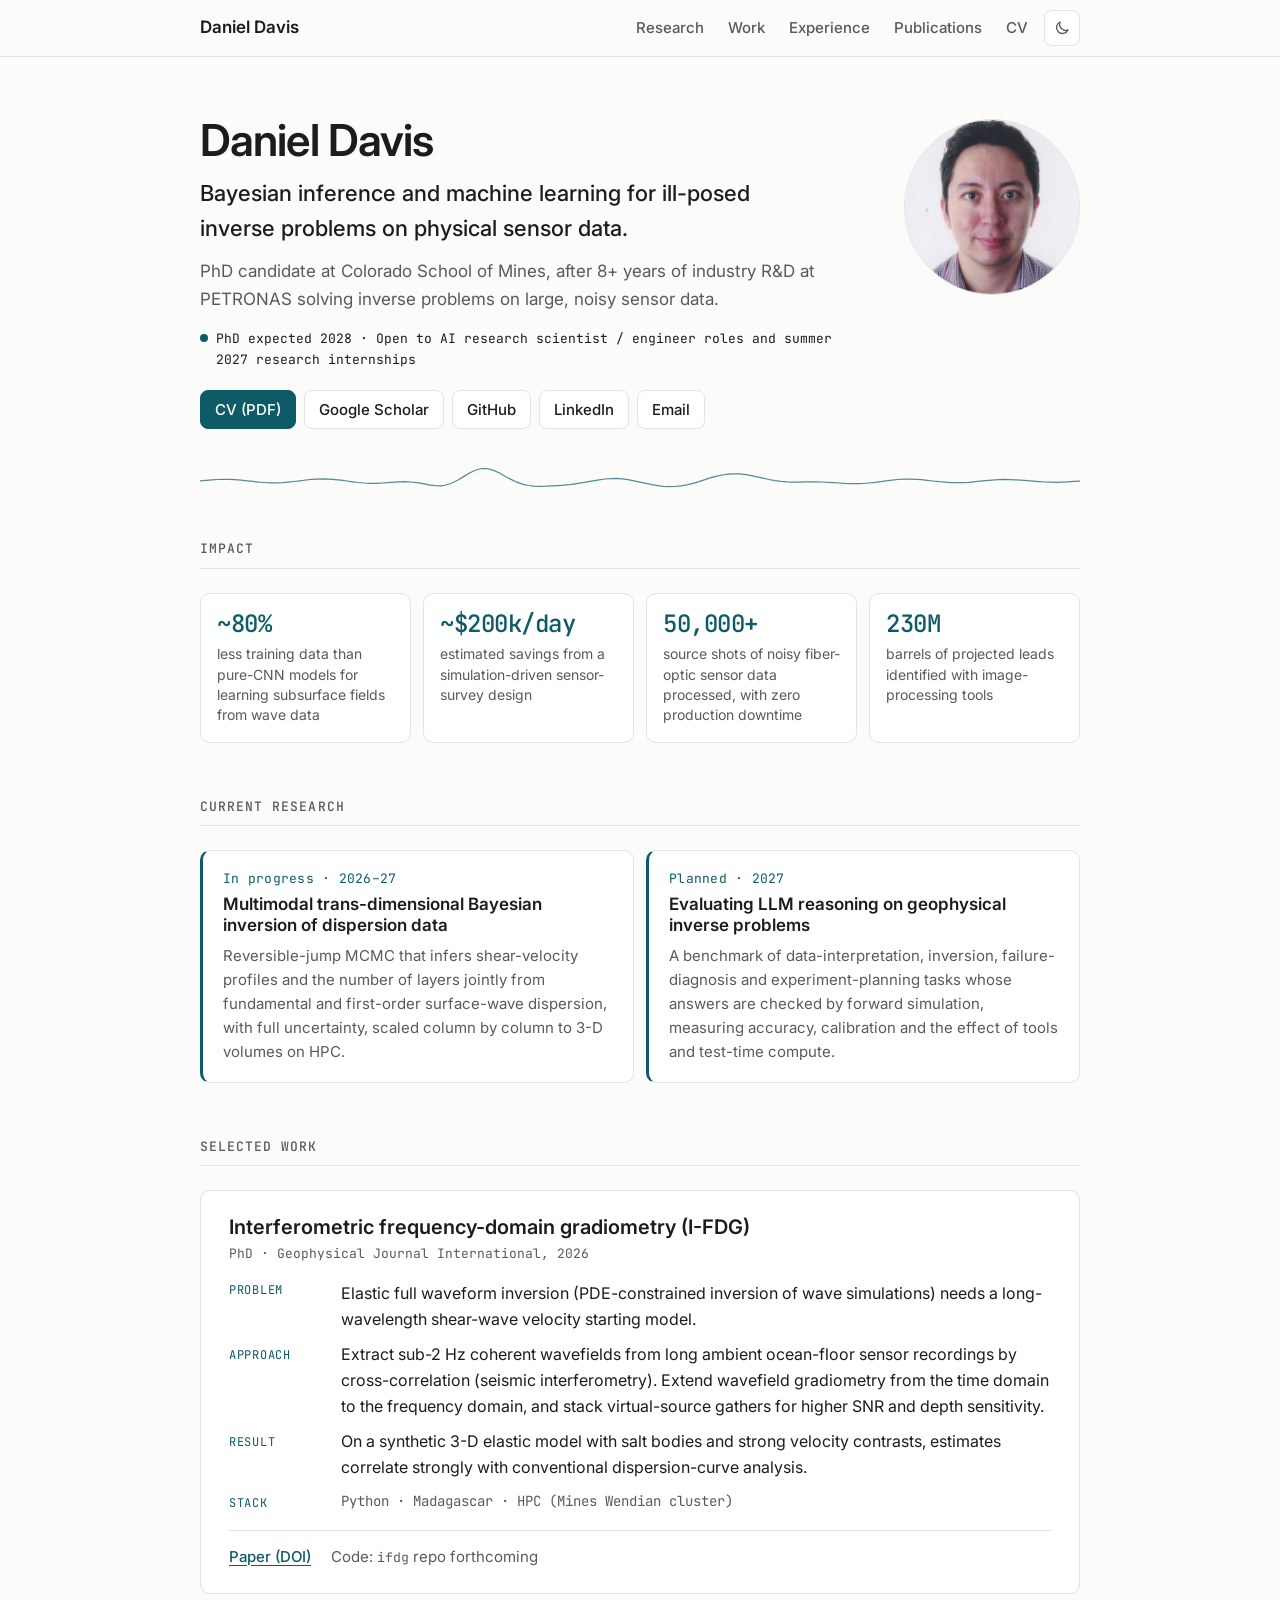
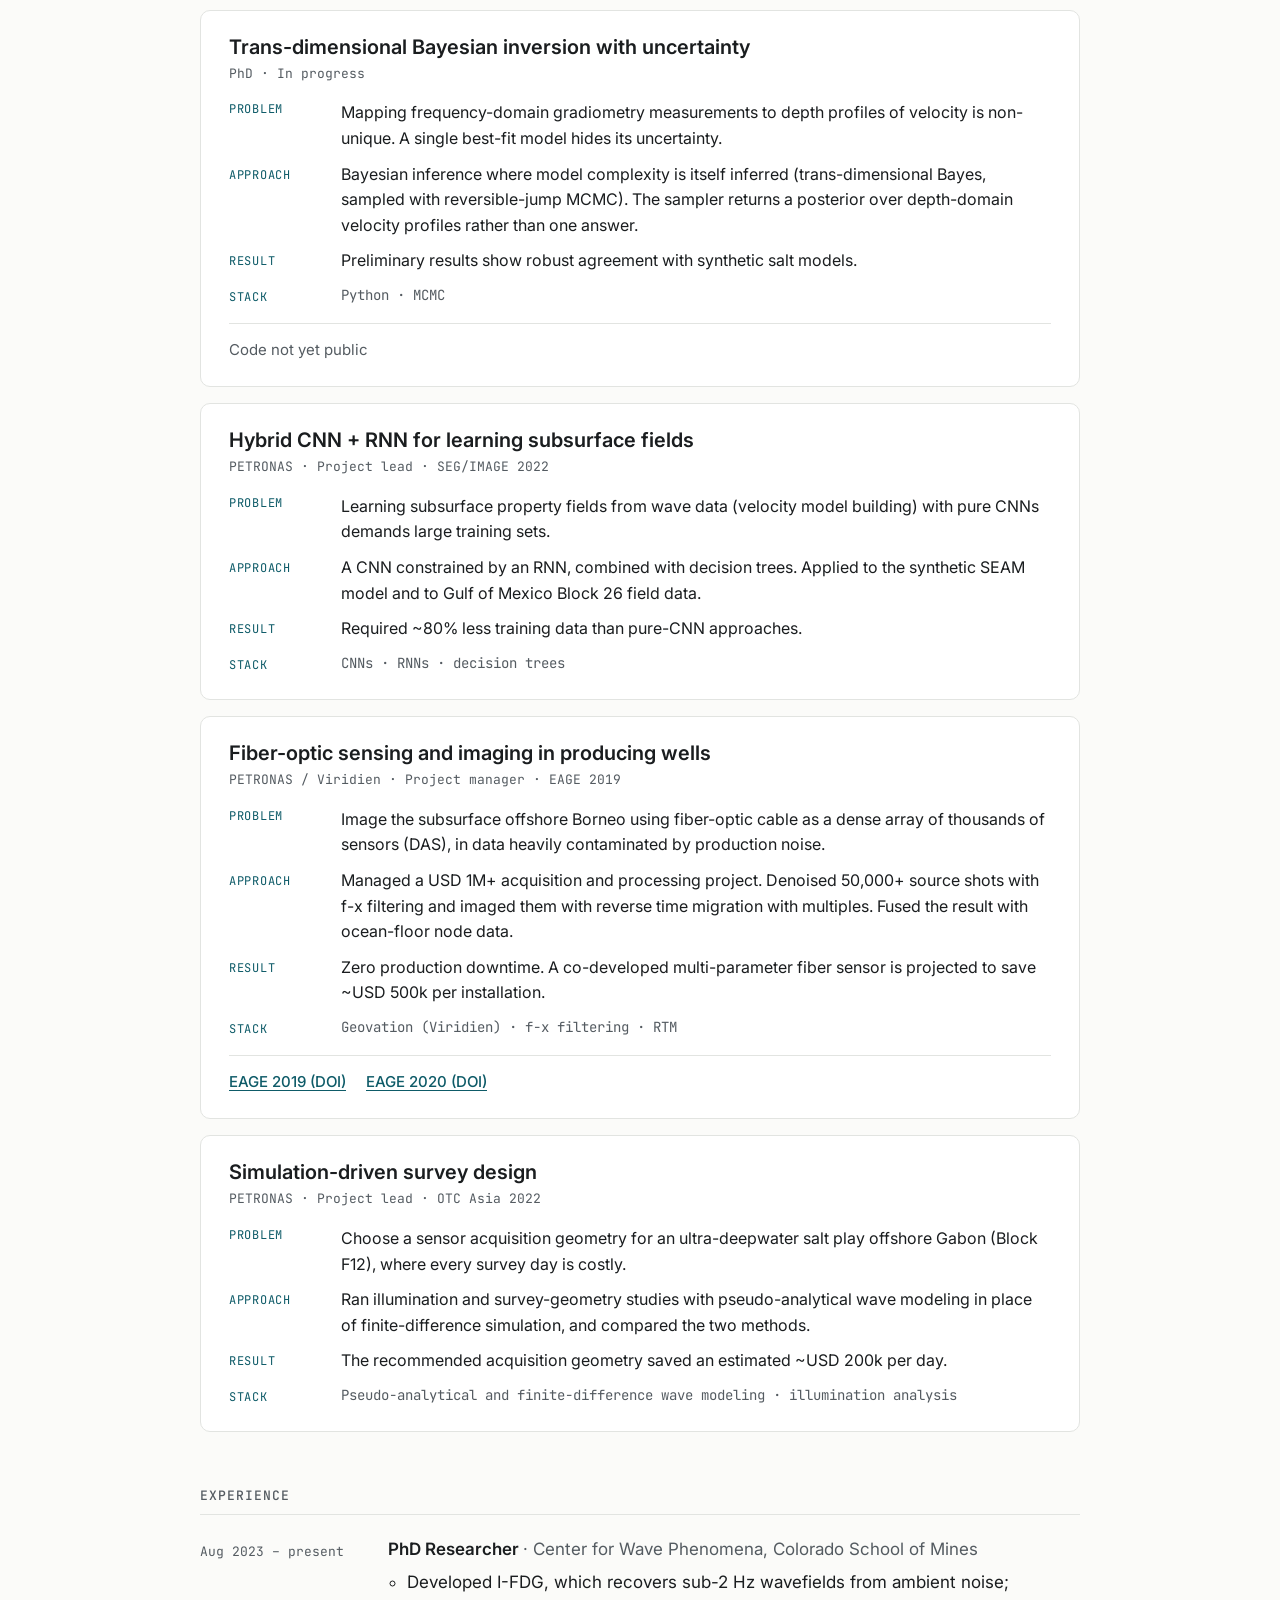
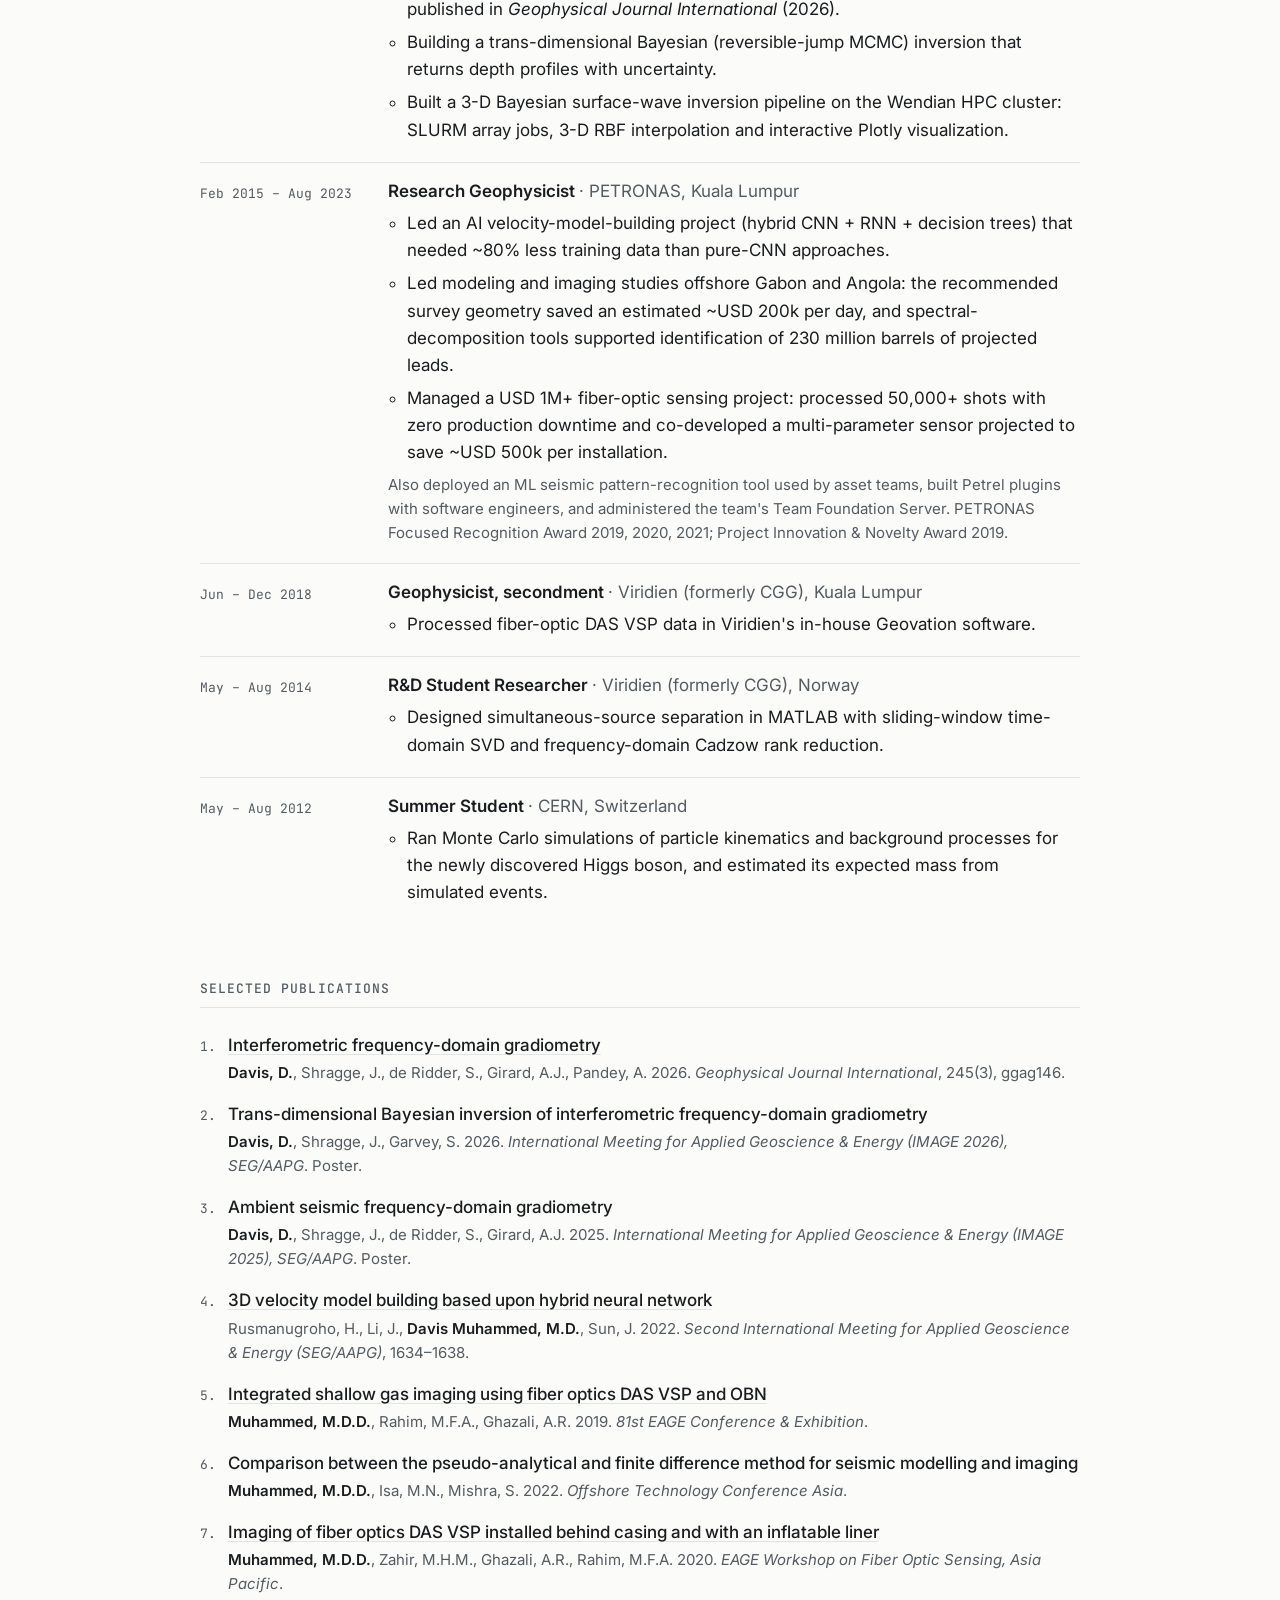
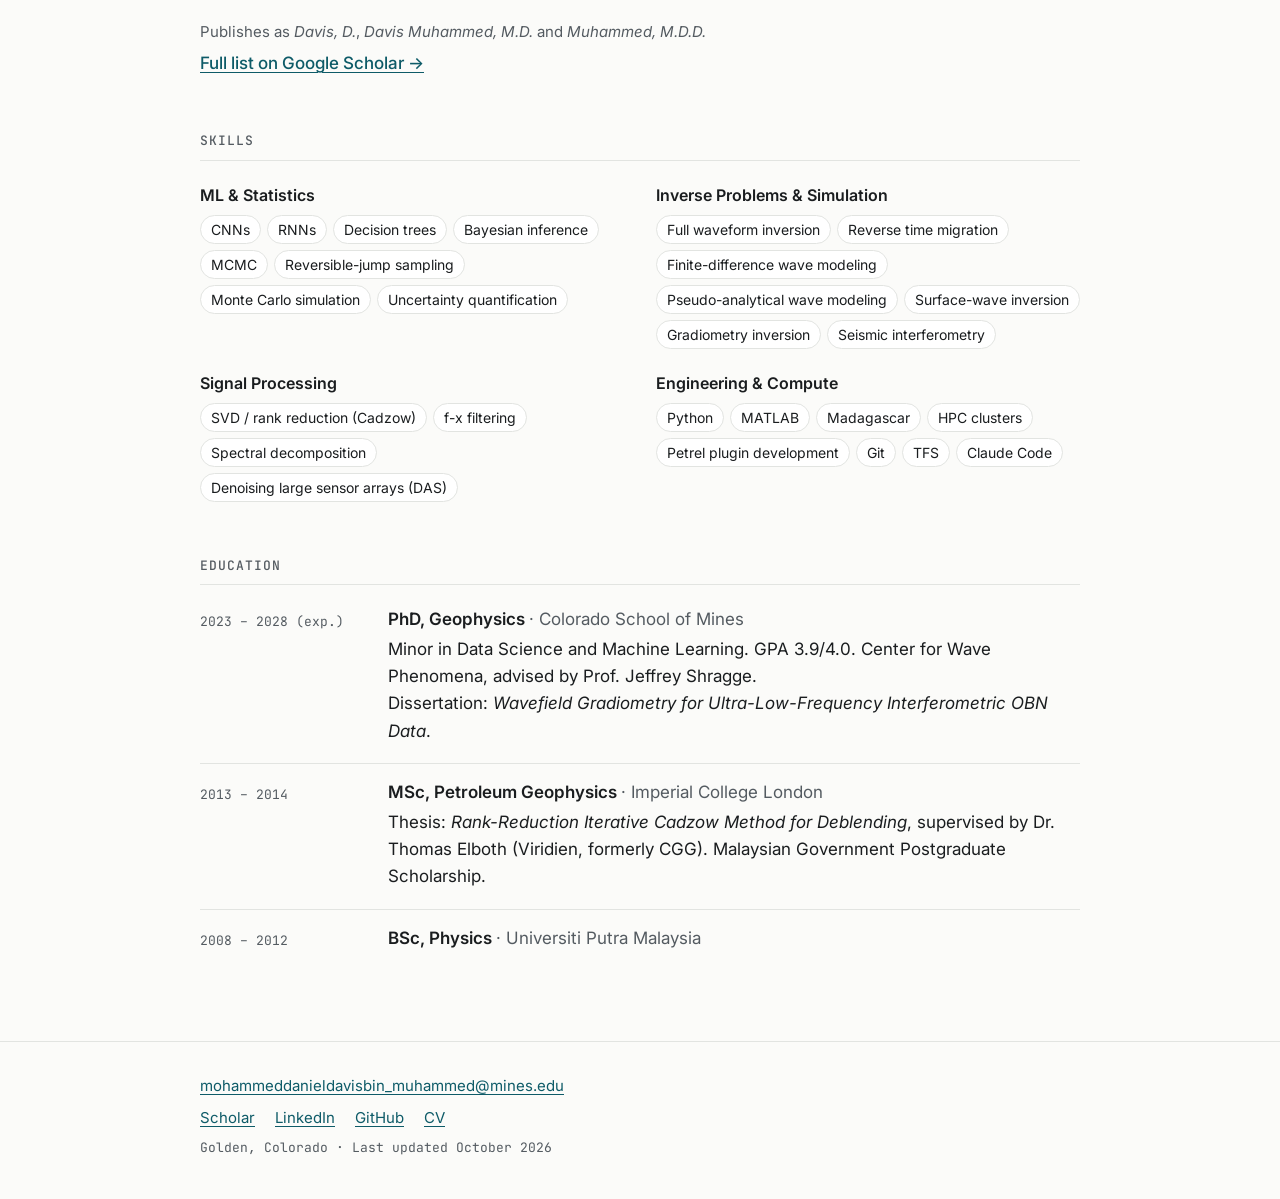
==== commit 29e156be: "Update site and web CV (October 2026): research section, publications, 2028 graduation Co-Authored-B" ====
--- a/index.html
+++ b/index.html
@@ -12,13 +12,13 @@
 
   <meta property="og:type" content="profile">
   <meta property="og:title" content="Daniel Davis · Inverse Problems, Bayesian Inference, Scientific ML">
-  <meta property="og:description" content="Geophysics PhD candidate (Colorado School of Mines) with 8+ years of industry R&amp;D. Open to Research Scientist and Applied Scientist roles.">
+  <meta property="og:description" content="Geophysics PhD candidate (Colorado School of Mines) with 8+ years of industry R&amp;D. Open to AI research scientist and research engineer roles, and 2027 PhD research internships.">
   <meta property="og:url" content="https://mdaniel22.github.io/">
   <meta property="og:image" content="https://mdaniel22.github.io/assets/headshot.jpg">
   <meta property="og:image:alt" content="Portrait of Daniel Davis">
   <meta name="twitter:card" content="summary">
   <meta name="twitter:title" content="Daniel Davis · Inverse Problems, Bayesian Inference, Scientific ML">
-  <meta name="twitter:description" content="Geophysics PhD candidate (Colorado School of Mines) with 8+ years of industry R&amp;D. Open to Research Scientist and Applied Scientist roles.">
+  <meta name="twitter:description" content="Geophysics PhD candidate (Colorado School of Mines) with 8+ years of industry R&amp;D. Open to AI research scientist and research engineer roles, and 2027 PhD research internships.">
   <meta name="twitter:image" content="https://mdaniel22.github.io/assets/headshot.jpg">
 
   <link rel="preconnect" href="https://fonts.googleapis.com">
@@ -74,8 +74,9 @@
     <nav class="wrap nav-inner" aria-label="Primary">
       <a class="nav-brand" href="#top">Daniel Davis</a>
       <ul class="nav-links">
+        <li><a href="#research">Research</a></li>
         <li><a href="#work">Work</a></li>
-        <li><a href="#experience">Experience</a></li>
+        <li class="nav-exp"><a href="#experience">Experience</a></li>
         <li><a href="#publications">Publications</a></li>
         <li><a href="assets/Daniel_Davis_CV.pdf">CV</a></li>
       </ul>
@@ -92,9 +93,9 @@
       <div class="hero-grid">
         <div class="hero-text">
           <h1 id="hero-name">Daniel Davis</h1>
-          <p class="hero-position">Research scientist for physics-based inverse problems, Bayesian inference, and scientific ML.</p>
+          <p class="hero-position">Bayesian inference and machine learning for ill-posed inverse problems on physical sensor data.</p>
           <p class="hero-sub">PhD candidate at Colorado School of Mines, after 8+ years of industry R&amp;D at PETRONAS solving inverse problems on large, noisy sensor data.</p>
-          <p class="hero-status"><span class="status-dot" aria-hidden="true"></span>PhD expected Fall 2027 · Open to Research Scientist and Applied Scientist roles</p>
+          <p class="hero-status"><span class="status-dot" aria-hidden="true"></span>PhD expected 2028 · Open to AI research scientist / engineer roles and summer 2027 research internships</p>
           <ul class="hero-actions">
             <li><a class="btn btn-primary" href="assets/Daniel_Davis_CV.pdf">CV (PDF)</a></li>
             <li><a class="btn" href="https://scholar.google.com/citations?user=xQ2FQlAAAAAJ">Google Scholar</a></li>
@@ -129,6 +130,23 @@
         <li class="tile">
           <span class="metric">230M</span>
           <span class="caption">barrels of projected leads identified with image-processing tools</span>
+        </li>
+      </ul>
+    </section>
+
+    <!-- CURRENT RESEARCH: update status labels as milestones ship -->
+    <section class="wrap section" id="research" aria-labelledby="research-h">
+      <h2 class="section-label" id="research-h">Current research</h2>
+      <ul class="directions">
+        <li class="direction">
+          <p class="dir-status mono">In progress · 2026–27</p>
+          <h3>Multimodal trans-dimensional Bayesian inversion of dispersion data</h3>
+          <p>Reversible-jump MCMC that infers shear-velocity profiles and the number of layers jointly from fundamental and first-order surface-wave dispersion, with full uncertainty, scaled column by column to 3-D volumes on HPC.</p>
+        </li>
+        <li class="direction">
+          <p class="dir-status mono">Planned · 2027</p>
+          <h3>Evaluating LLM reasoning on geophysical inverse problems</h3>
+          <p>A benchmark of data-interpretation, inversion, failure-diagnosis and experiment-planning tasks whose answers are checked by forward simulation, measuring accuracy, calibration and the effect of tools and test-time compute.</p>
         </li>
       </ul>
     </section>
@@ -237,6 +255,7 @@
             <ul>
               <li>Developed I-FDG, which recovers sub-2&nbsp;Hz wavefields from ambient noise; published in <em>Geophysical Journal International</em> (2026).</li>
               <li>Building a trans-dimensional Bayesian (reversible-jump MCMC) inversion that returns depth profiles with uncertainty.</li>
+              <li>Built a 3-D Bayesian surface-wave inversion pipeline on the Wendian HPC cluster: SLURM array jobs, 3-D RBF interpolation and interactive Plotly visualization.</li>
             </ul>
           </div>
         </li>
@@ -291,15 +310,15 @@
           <p class="pub-meta"><strong>Davis, D.</strong>, Shragge, J., de Ridder, S., Girard, A.J., Pandey, A. 2026. <em>Geophysical Journal International</em>, 245(3), ggag146.</p>
         </li>
         <li>
-          <p class="pub-title"><span class="todo">[TODO: SEG 2025 (IMAGE '25) title]</span></p>
-          <p class="pub-meta"><span class="todo">[TODO: authors]</span> 2025. <em>IMAGE '25 (SEG/AAPG)</em>. <span class="todo">[TODO: DOI]</span></p>
-        </li>
-        <li>
-          <p class="pub-title"><span class="todo">[TODO: SEG 2024 (IMAGE '24) title]</span></p>
-          <p class="pub-meta"><span class="todo">[TODO: authors]</span> 2024. <em>IMAGE '24 (SEG/AAPG)</em>. <span class="todo">[TODO: DOI]</span></p>
-        </li>
-        <li>
-          <p class="pub-title">3D velocity model building based upon hybrid neural network</p>
+          <p class="pub-title">Trans-dimensional Bayesian inversion of interferometric frequency-domain gradiometry</p>
+          <p class="pub-meta"><strong>Davis, D.</strong>, Shragge, J., Garvey, S. 2026. <em>International Meeting for Applied Geoscience &amp; Energy (IMAGE 2026), SEG/AAPG</em>. Poster.</p>
+        </li>
+        <li>
+          <p class="pub-title">Ambient seismic frequency-domain gradiometry</p>
+          <p class="pub-meta"><strong>Davis, D.</strong>, Shragge, J., de Ridder, S., Girard, A.J. 2025. <em>International Meeting for Applied Geoscience &amp; Energy (IMAGE 2025), SEG/AAPG</em>. Poster.</p>
+        </li>
+        <li>
+          <p class="pub-title"><a href="https://doi.org/10.1190/image2022-3745433.1">3D velocity model building based upon hybrid neural network</a></p>
           <p class="pub-meta">Rusmanugroho, H., Li, J., <strong>Davis Muhammed, M.D.</strong>, Sun, J. 2022. <em>Second International Meeting for Applied Geoscience &amp; Energy (SEG/AAPG)</em>, 1634–1638.</p>
         </li>
         <li>
@@ -308,14 +327,14 @@
         </li>
         <li>
           <p class="pub-title">Comparison between the pseudo-analytical and finite difference method for seismic modelling and imaging</p>
-          <p class="pub-meta"><strong>Muhammed, M.D.D.B.</strong>, Isa, M.N., Mishra, S. 2022. <em>Offshore Technology Conference Asia</em>.</p>
+          <p class="pub-meta"><strong>Muhammed, M.D.D.</strong>, Isa, M.N., Mishra, S. 2022. <em>Offshore Technology Conference Asia</em>.</p>
         </li>
         <li>
           <p class="pub-title"><a href="https://doi.org/10.3997/2214-4609.202070028">Imaging of fiber optics DAS VSP installed behind casing and with an inflatable liner</a></p>
           <p class="pub-meta"><strong>Muhammed, M.D.D.</strong>, Zahir, M.H.M., Ghazali, A.R., Rahim, M.F.A. 2020. <em>EAGE Workshop on Fiber Optic Sensing, Asia Pacific</em>.</p>
         </li>
       </ol>
-      <p class="pub-note">Publishes as both <em>Davis, D.</em> and <em>Muhammed, M.D.D.</em></p>
+      <p class="pub-note">Publishes as <em>Davis, D.</em>, <em>Davis Muhammed, M.D.</em> and <em>Muhammed, M.D.D.</em></p>
       <p><a class="more" href="https://scholar.google.com/citations?user=xQ2FQlAAAAAJ">Full list on Google Scholar →</a></p>
     </section>
 
@@ -326,7 +345,7 @@
         <div class="skill-group">
           <h3>ML &amp; Statistics</h3>
           <ul class="chips">
-            <li>CNNs</li><li>RNNs</li><li>Decision trees</li><li>Bayesian inference</li><li>MCMC</li><li>Reversible-jump sampling</li><li>Monte Carlo simulation</li><li>Uncertainty quantification</li><li class="todo">[TODO: DL frameworks, e.g. PyTorch, or remove]</li>
+            <li>CNNs</li><li>RNNs</li><li>Decision trees</li><li>Bayesian inference</li><li>MCMC</li><li>Reversible-jump sampling</li><li>Monte Carlo simulation</li><li>Uncertainty quantification</li><!-- TODO: add PyTorch once used -->
           </ul>
         </div>
         <div class="skill-group">
@@ -344,7 +363,7 @@
         <div class="skill-group">
           <h3>Engineering &amp; Compute</h3>
           <ul class="chips">
-            <li>Python</li><li>MATLAB</li><li>Madagascar</li><li>HPC clusters</li><li>Petrel plugin development</li><li>Git</li><li>TFS</li>
+            <li>Python</li><li>MATLAB</li><li>Madagascar</li><li>HPC clusters</li><li>Petrel plugin development</li><li>Git</li><li>TFS</li><li>Claude Code</li>
           </ul>
         </div>
       </div>
@@ -355,7 +374,7 @@
       <h2 class="section-label" id="edu-h">Education</h2>
       <ol class="timeline">
         <li class="tl-item">
-          <p class="tl-date">2023 – 2027 (exp.)</p>
+          <p class="tl-date">2023 – 2028 (exp.)</p>
           <div>
             <h3>PhD, Geophysics <span class="org">· Colorado School of Mines</span></h3>
             <p>Minor in Data Science and Machine Learning. GPA 3.9/4.0. Center for Wave Phenomena, advised by Prof. Jeffrey Shragge.<br>
--- a/styles.css
+++ b/styles.css
@@ -482,3 +482,18 @@
   .site-nav, .wave, .theme-toggle, .skip-link { display: none !important; }
   body { background: #fff; color: #000; }
 }
+
+/* ---------- Current research ---------- */
+.directions { list-style: none; display: grid; gap: 12px; }
+@media (min-width: 720px) { .directions { grid-template-columns: 1fr 1fr; } }
+.direction {
+  background: var(--surface);
+  border: 1px solid var(--border);
+  border-left: 3px solid var(--accent);
+  border-radius: var(--radius);
+  padding: 18px 20px;
+}
+.direction h3 { font-size: 1.0625rem; margin-top: 4px; }
+.direction p:last-child { font-size: 0.9375rem; color: var(--muted); margin-top: 8px; }
+.dir-status { font-size: var(--step--1); color: var(--accent); letter-spacing: 0.02em; }
+@media (max-width: 419px) { .nav-links .nav-exp { display: none; } }
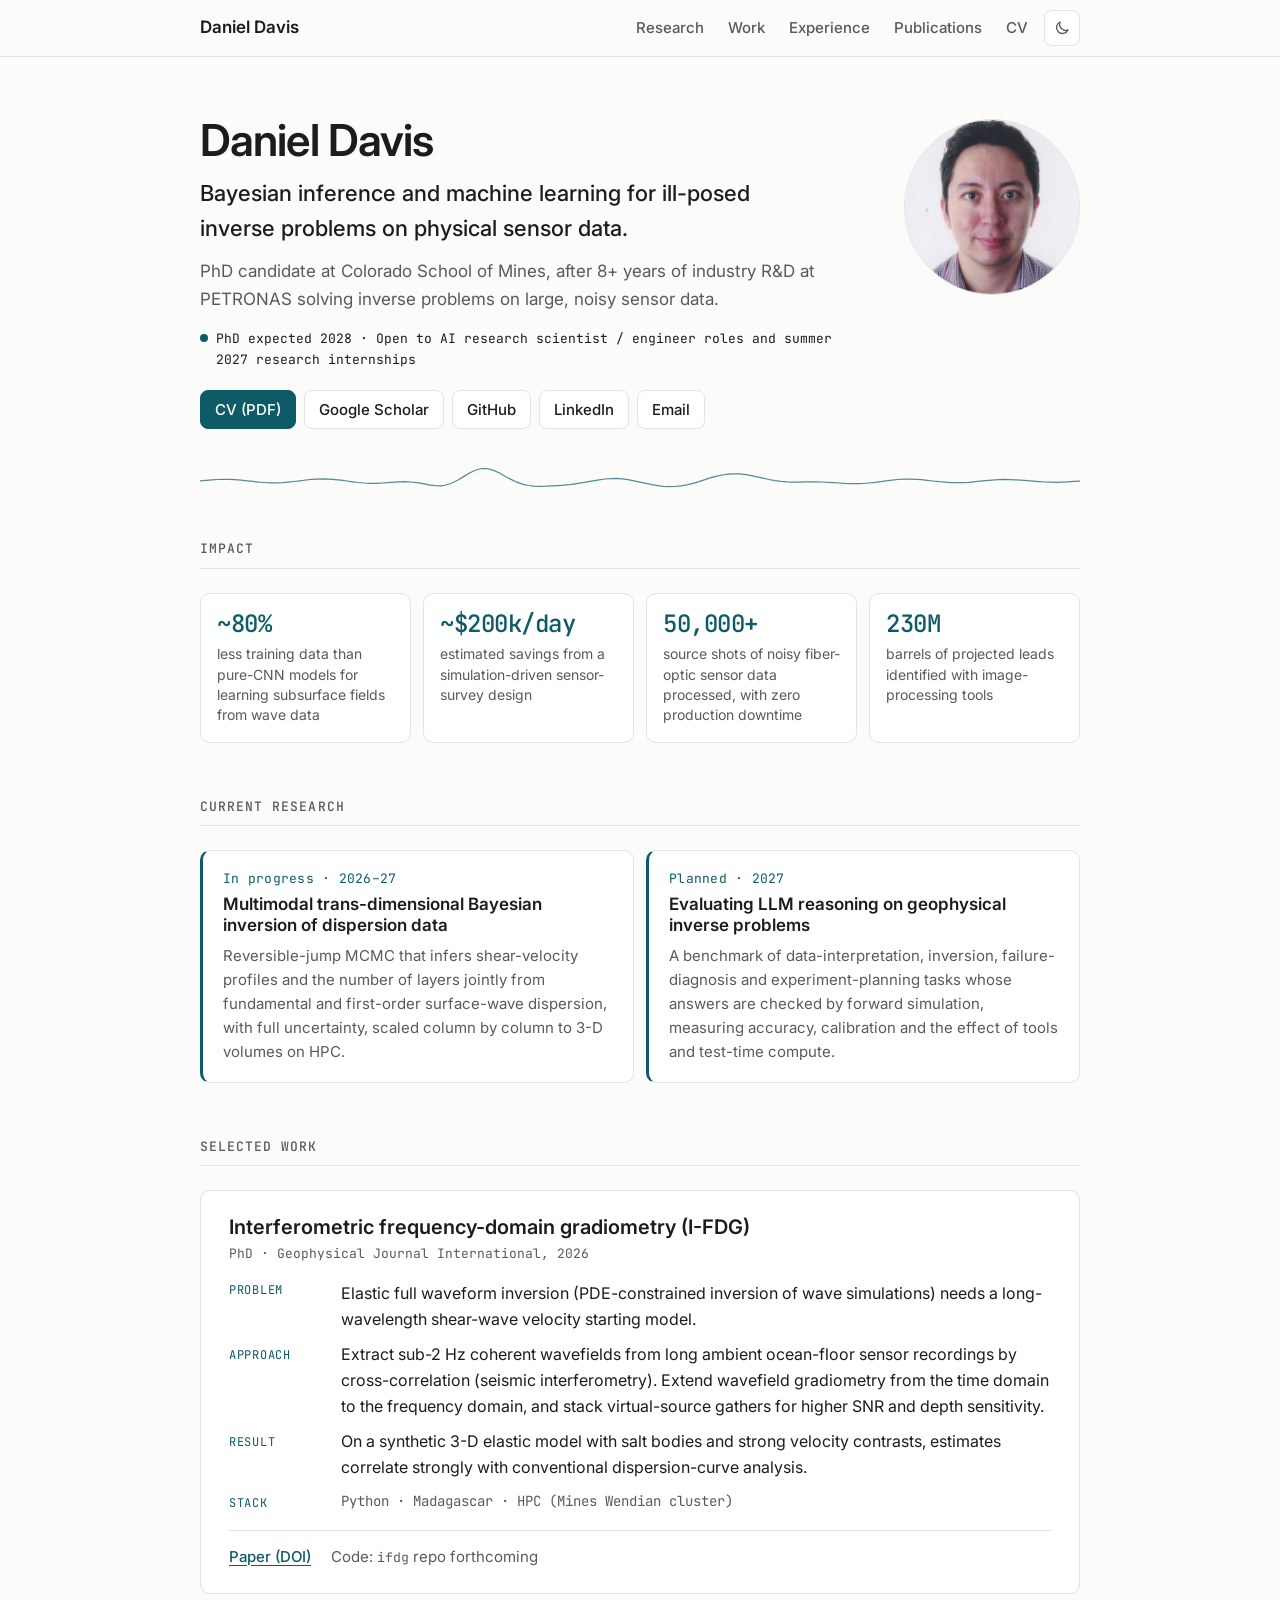
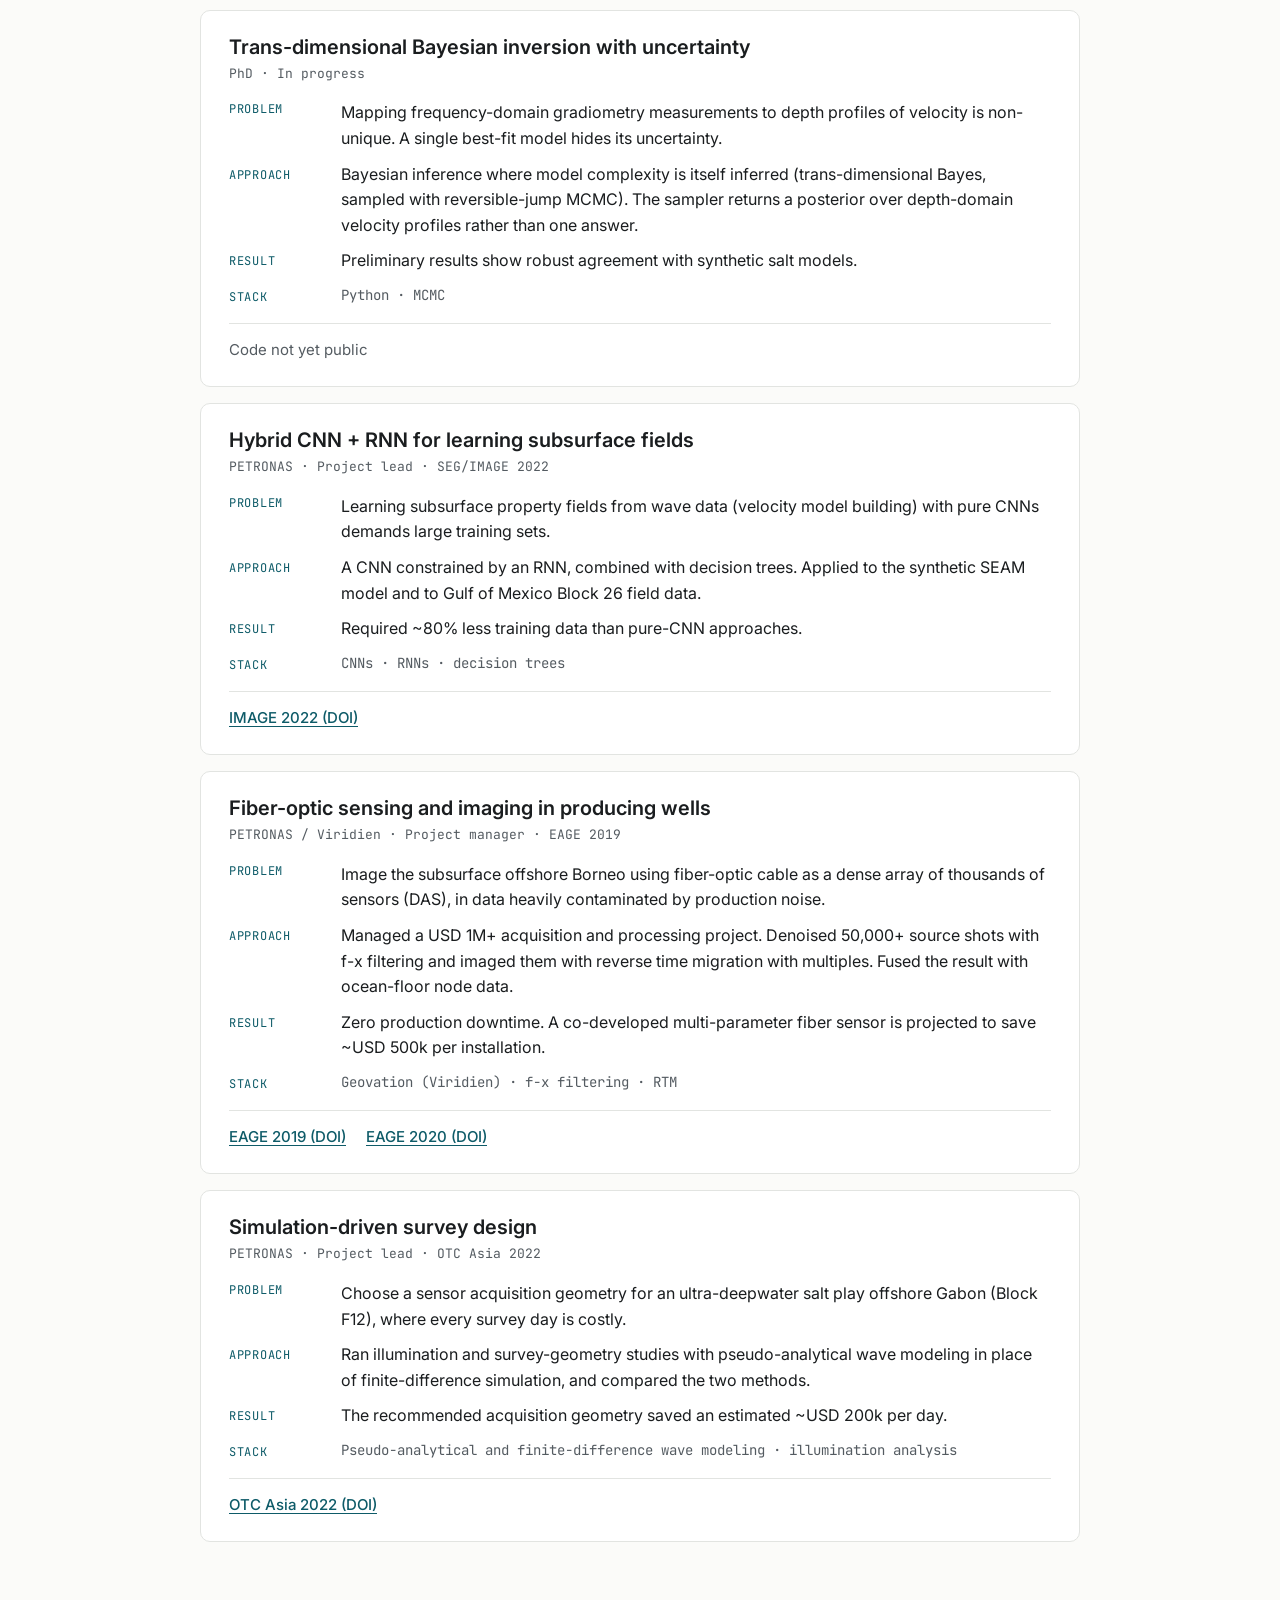
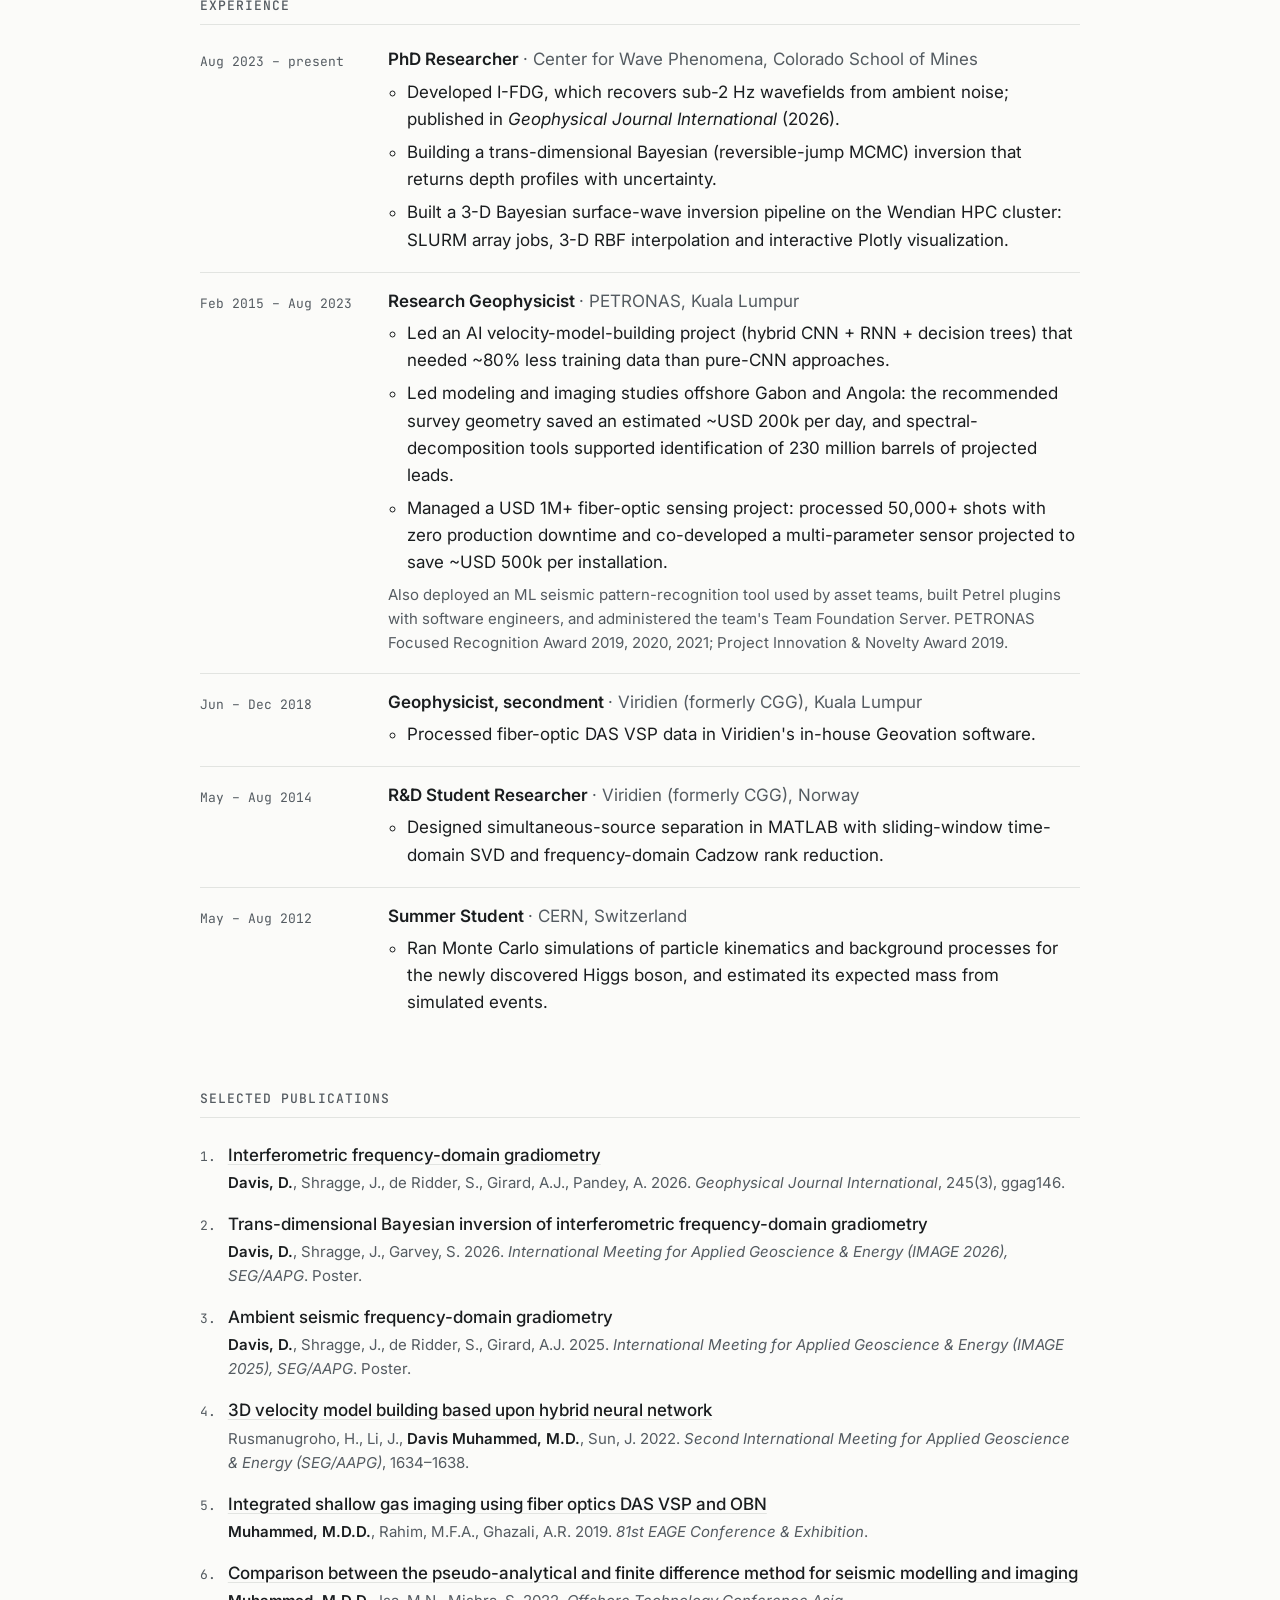
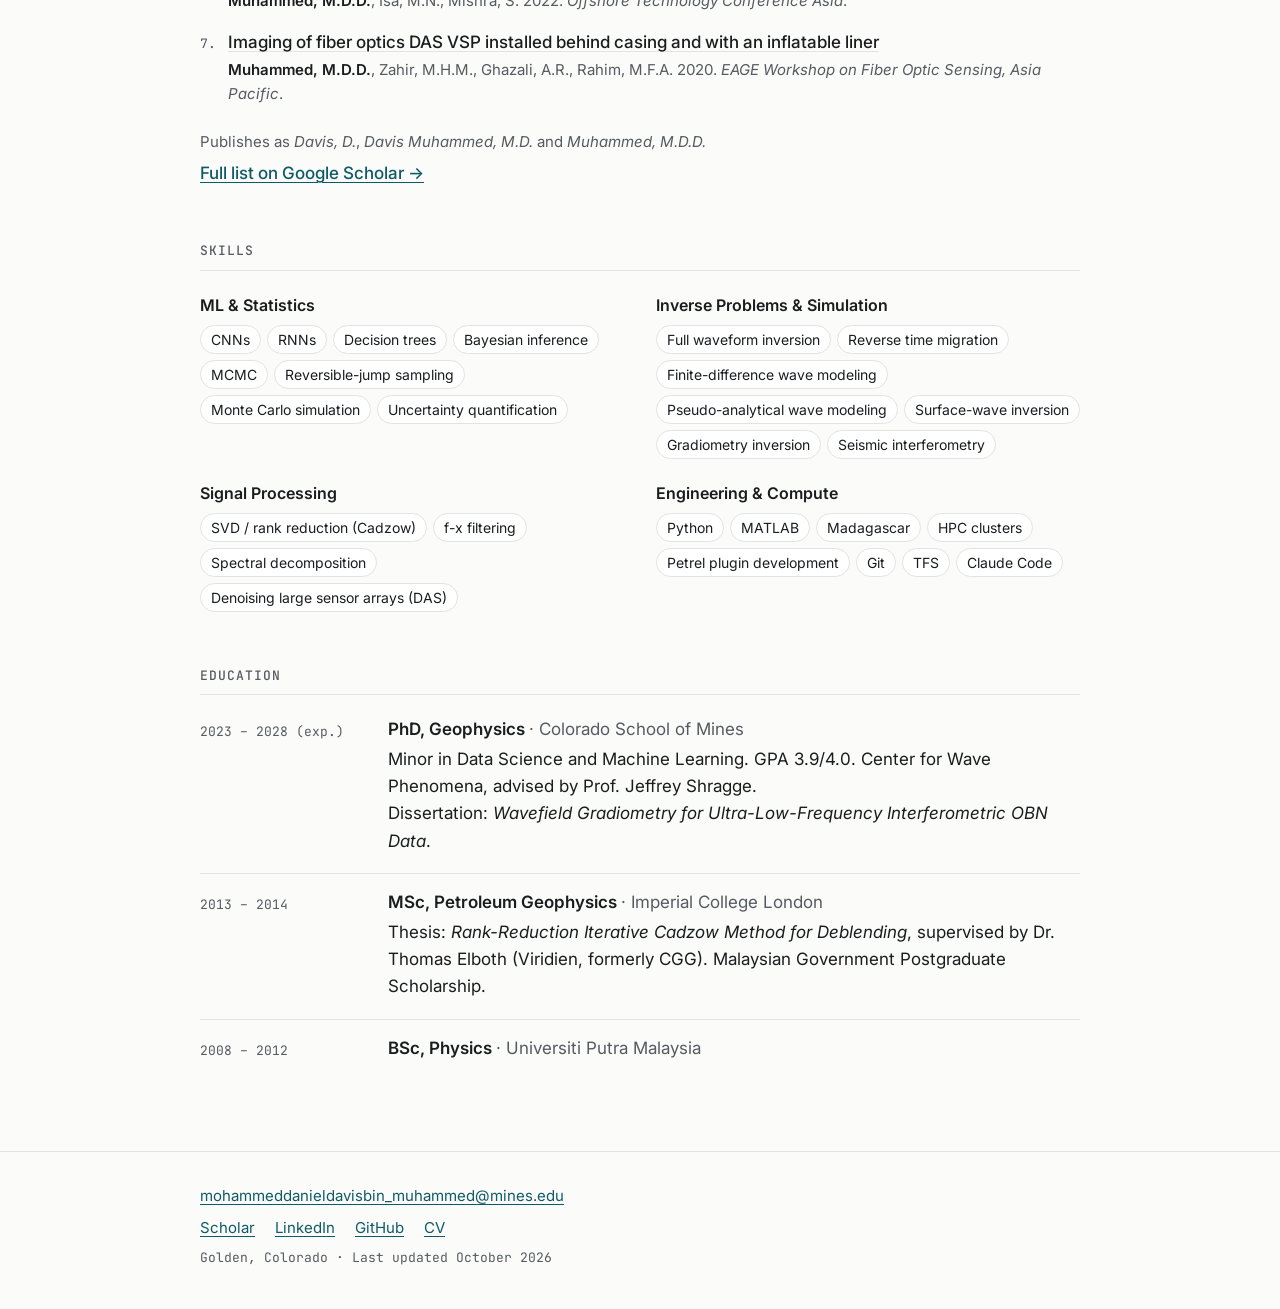
==== commit 63ad54a8: "Add DOIs for IMAGE 2022 and OTC Asia 2022 papers Co-Authored-By: Claude Opus 5.5 <noreply@anthropic." ====
--- a/index.html
+++ b/index.html
@@ -206,6 +206,7 @@
           <dt>Stack</dt>
           <dd class="mono">CNNs · RNNs · decision trees</dd>
         </dl>
+        <p class="card-links"><a href="https://doi.org/10.1190/image2022-3745433.1">IMAGE 2022 (DOI)</a></p>
       </article>
 
       <article class="card">
@@ -241,6 +242,7 @@
           <dt>Stack</dt>
           <dd class="mono">Pseudo-analytical and finite-difference wave modeling · illumination analysis</dd>
         </dl>
+        <p class="card-links"><a href="https://doi.org/10.4043/31687-MS">OTC Asia 2022 (DOI)</a></p>
       </article>
     </section>
 
@@ -326,7 +328,7 @@
           <p class="pub-meta"><strong>Muhammed, M.D.D.</strong>, Rahim, M.F.A., Ghazali, A.R. 2019. <em>81st EAGE Conference &amp; Exhibition</em>.</p>
         </li>
         <li>
-          <p class="pub-title">Comparison between the pseudo-analytical and finite difference method for seismic modelling and imaging</p>
+          <p class="pub-title"><a href="https://doi.org/10.4043/31687-MS">Comparison between the pseudo-analytical and finite difference method for seismic modelling and imaging</a></p>
           <p class="pub-meta"><strong>Muhammed, M.D.D.</strong>, Isa, M.N., Mishra, S. 2022. <em>Offshore Technology Conference Asia</em>.</p>
         </li>
         <li>
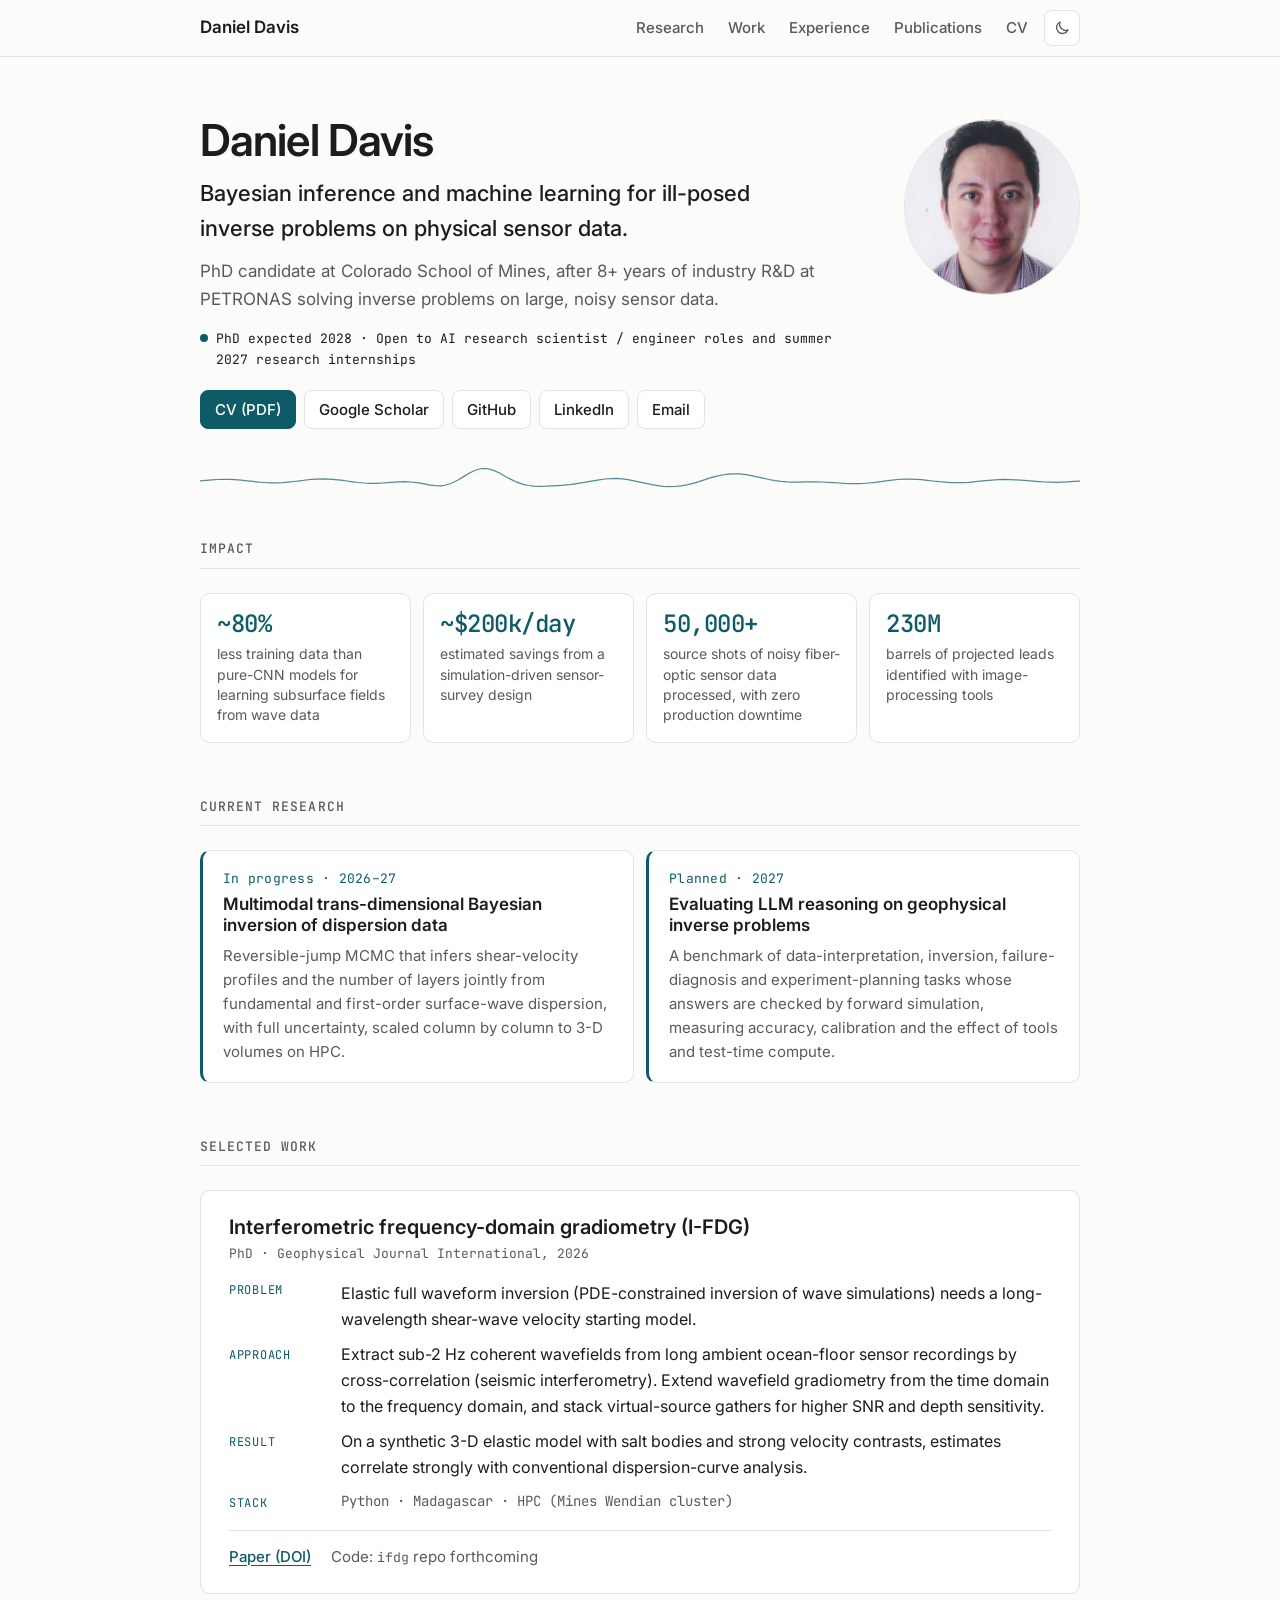
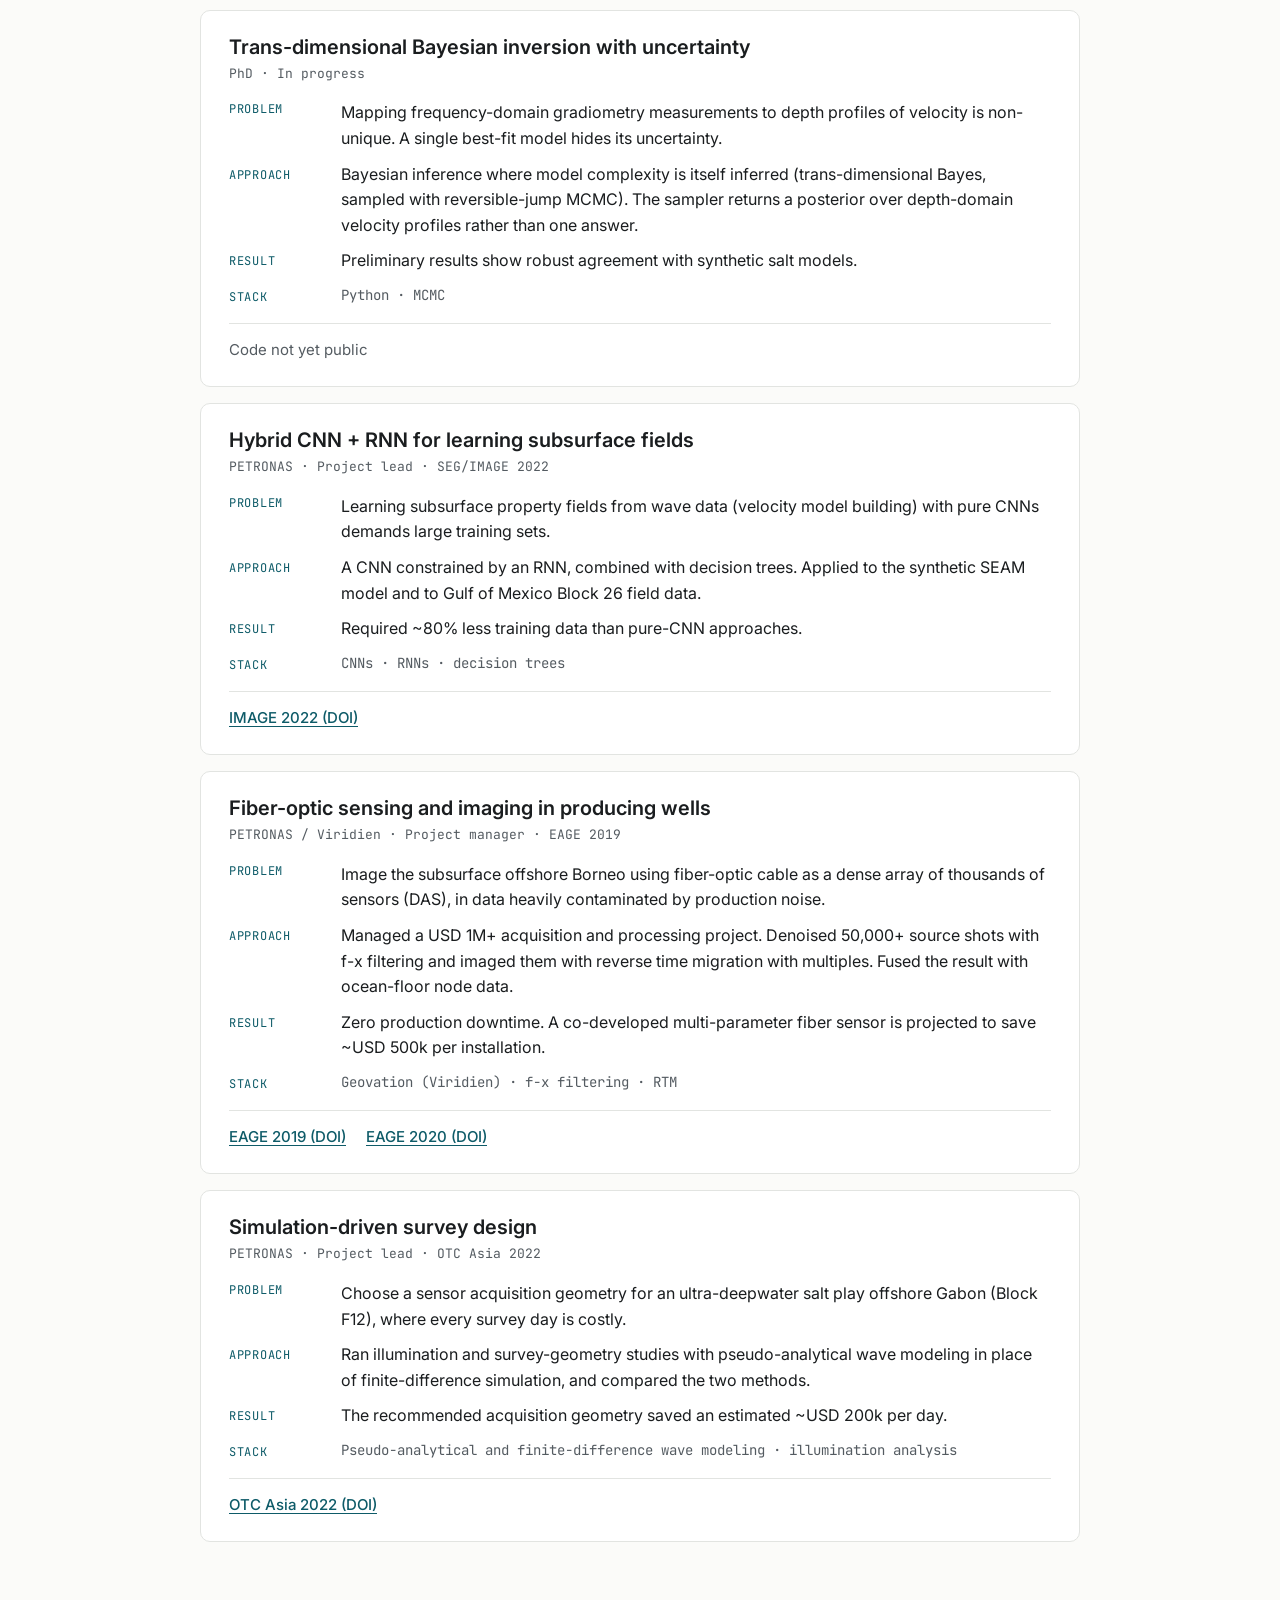
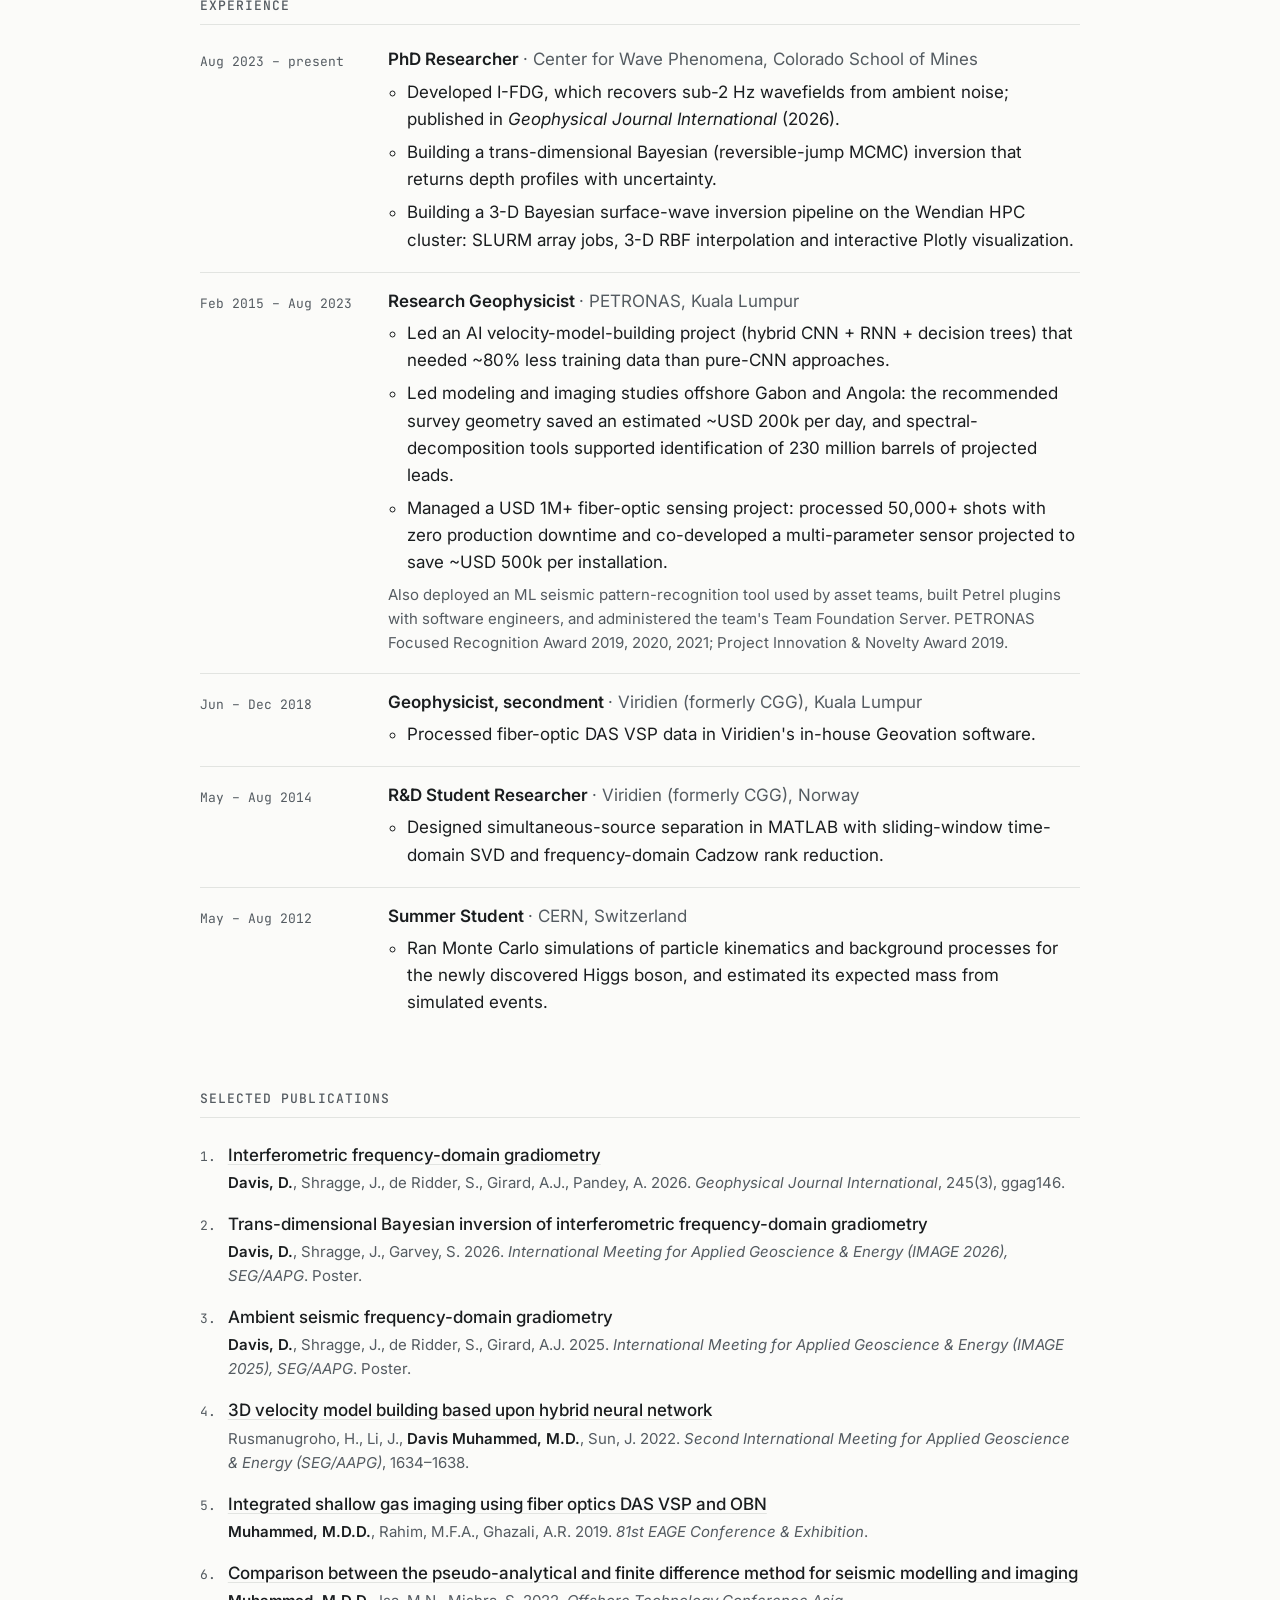
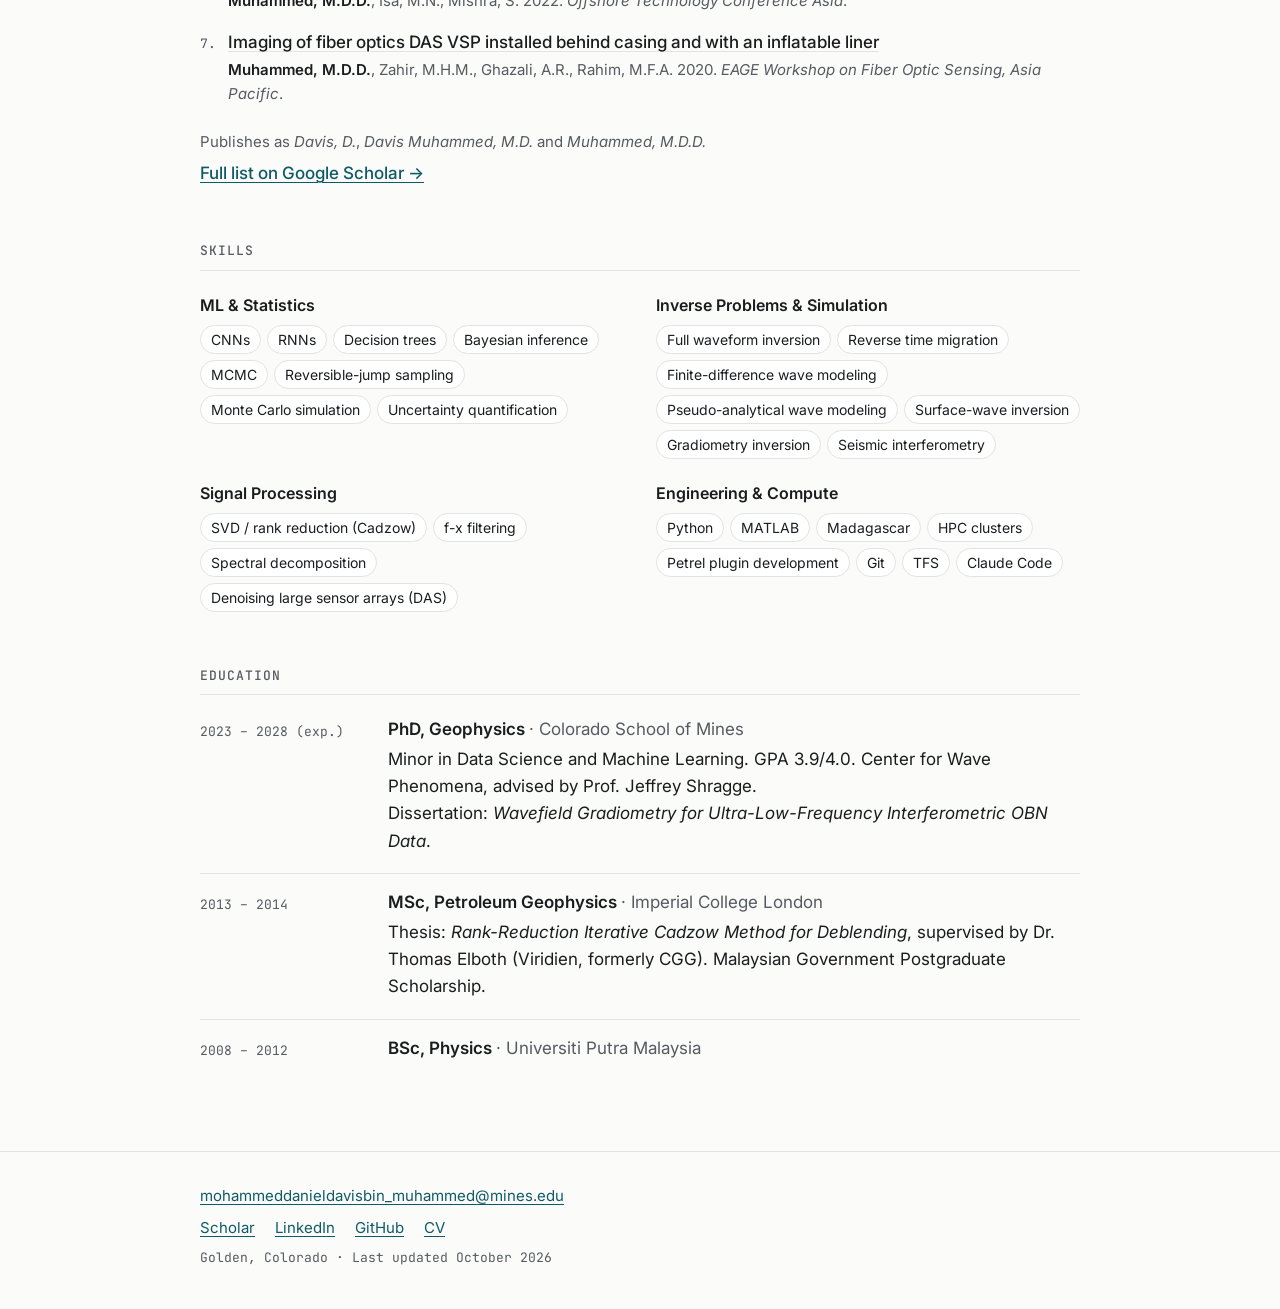
==== commit 592b0065: "Experience: present tense for HPC pipeline bullet Co-Authored-By: Claude Opus 5.5 <noreply@anthropic" ====
--- a/index.html
+++ b/index.html
@@ -257,7 +257,7 @@
             <ul>
               <li>Developed I-FDG, which recovers sub-2&nbsp;Hz wavefields from ambient noise; published in <em>Geophysical Journal International</em> (2026).</li>
               <li>Building a trans-dimensional Bayesian (reversible-jump MCMC) inversion that returns depth profiles with uncertainty.</li>
-              <li>Built a 3-D Bayesian surface-wave inversion pipeline on the Wendian HPC cluster: SLURM array jobs, 3-D RBF interpolation and interactive Plotly visualization.</li>
+              <li>Building a 3-D Bayesian surface-wave inversion pipeline on the Wendian HPC cluster: SLURM array jobs, 3-D RBF interpolation and interactive Plotly visualization.</li>
             </ul>
           </div>
         </li>
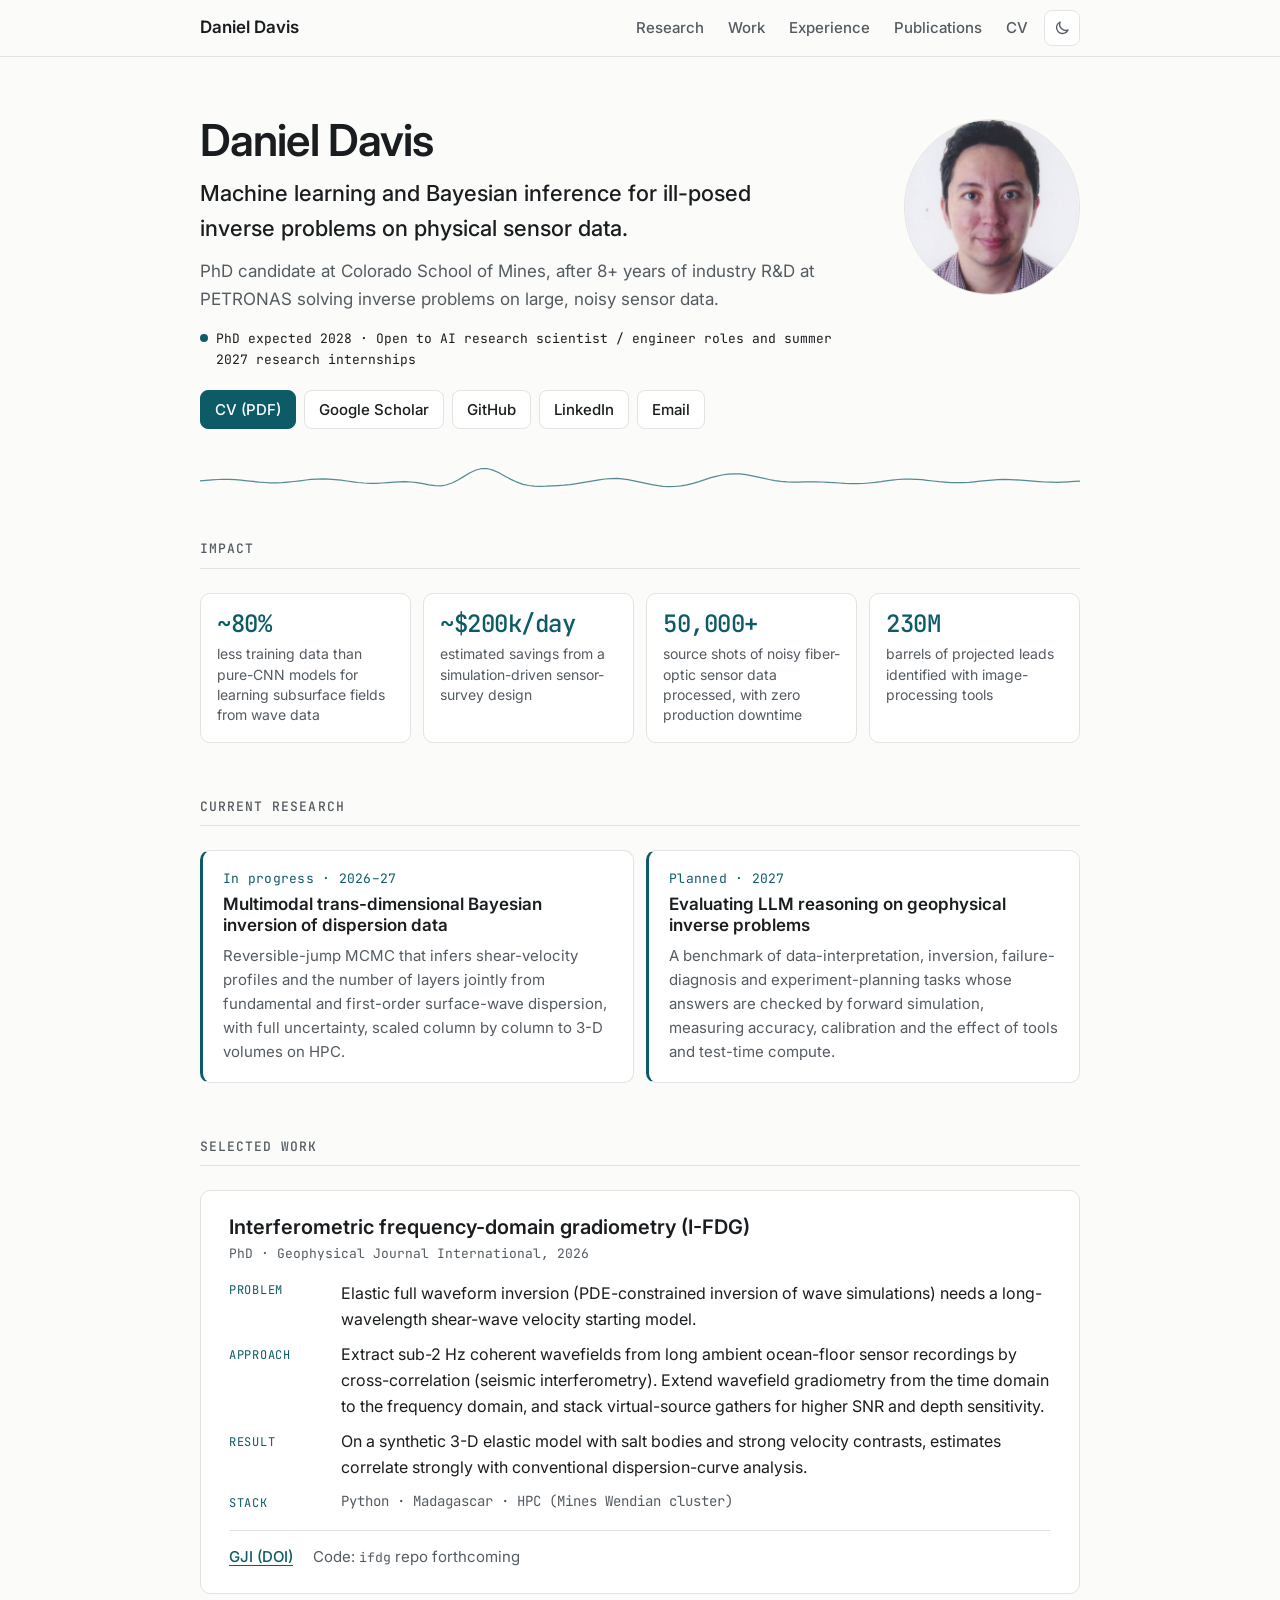
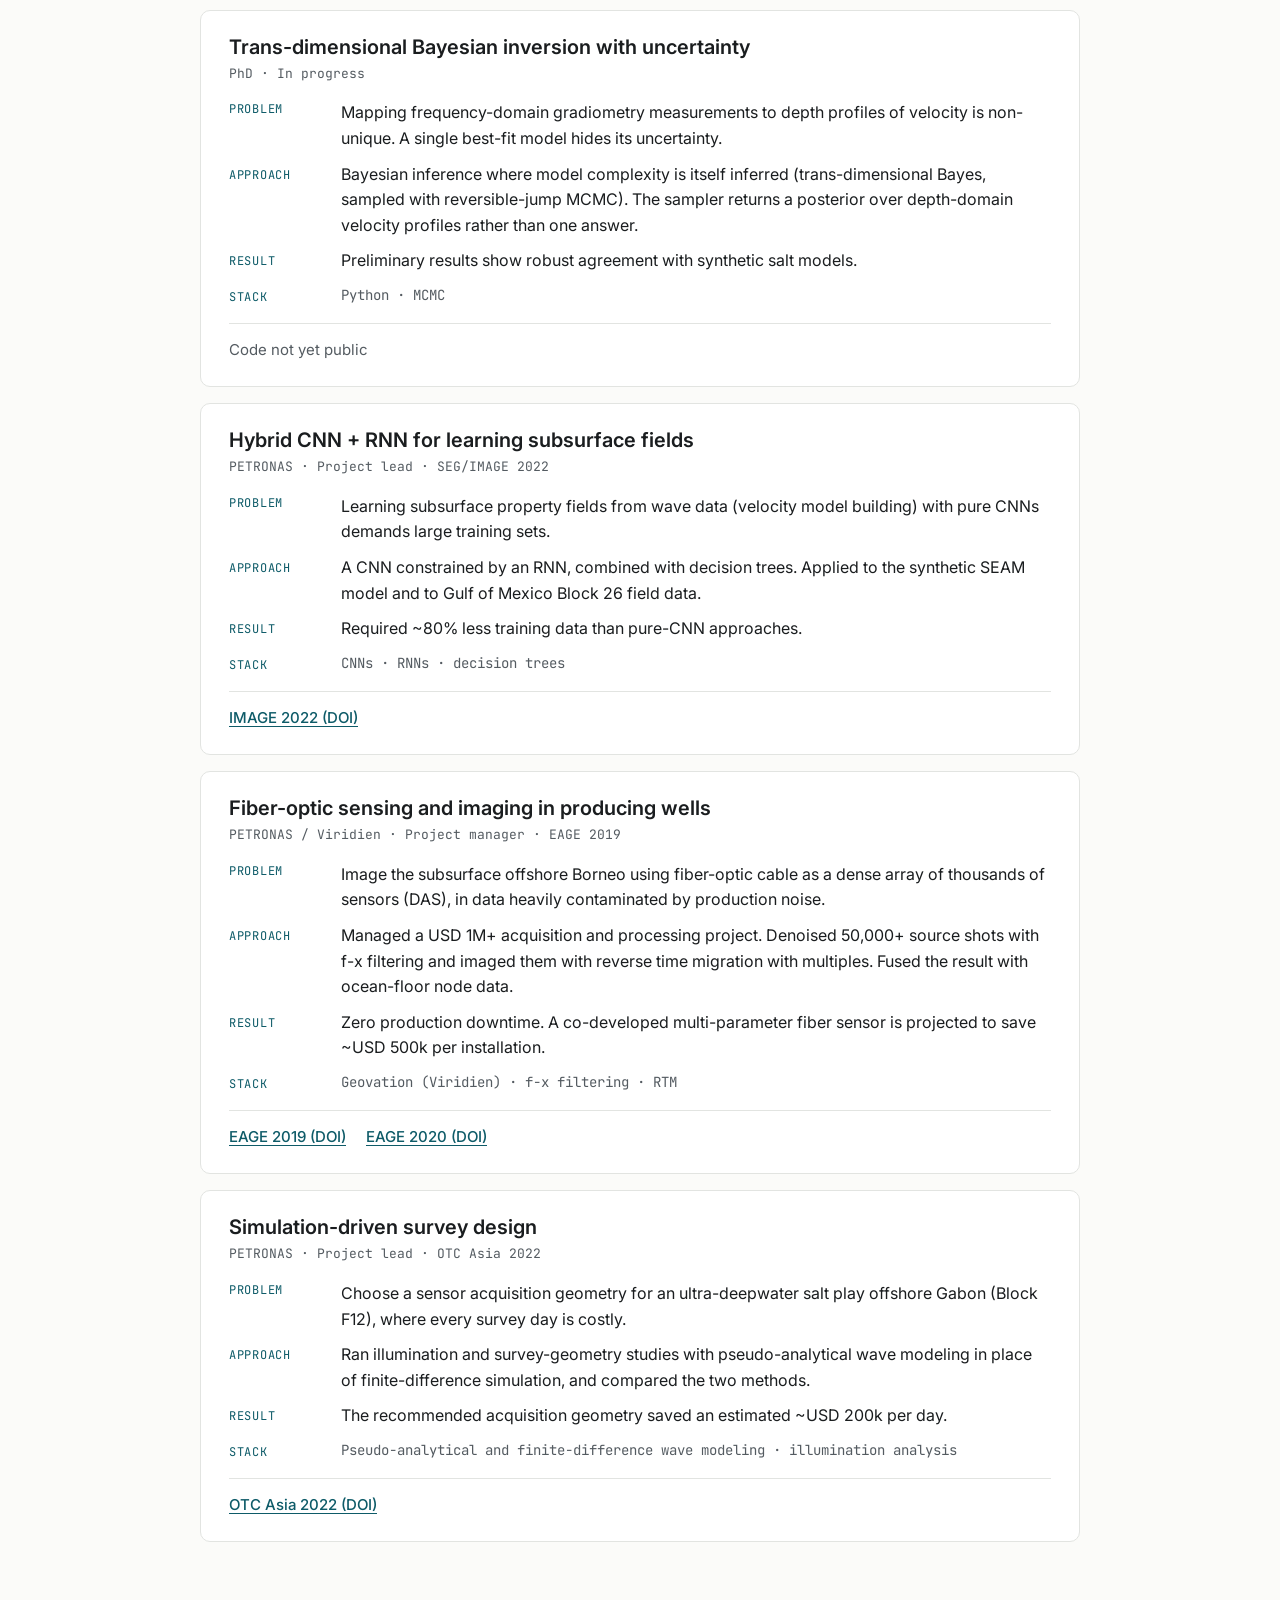
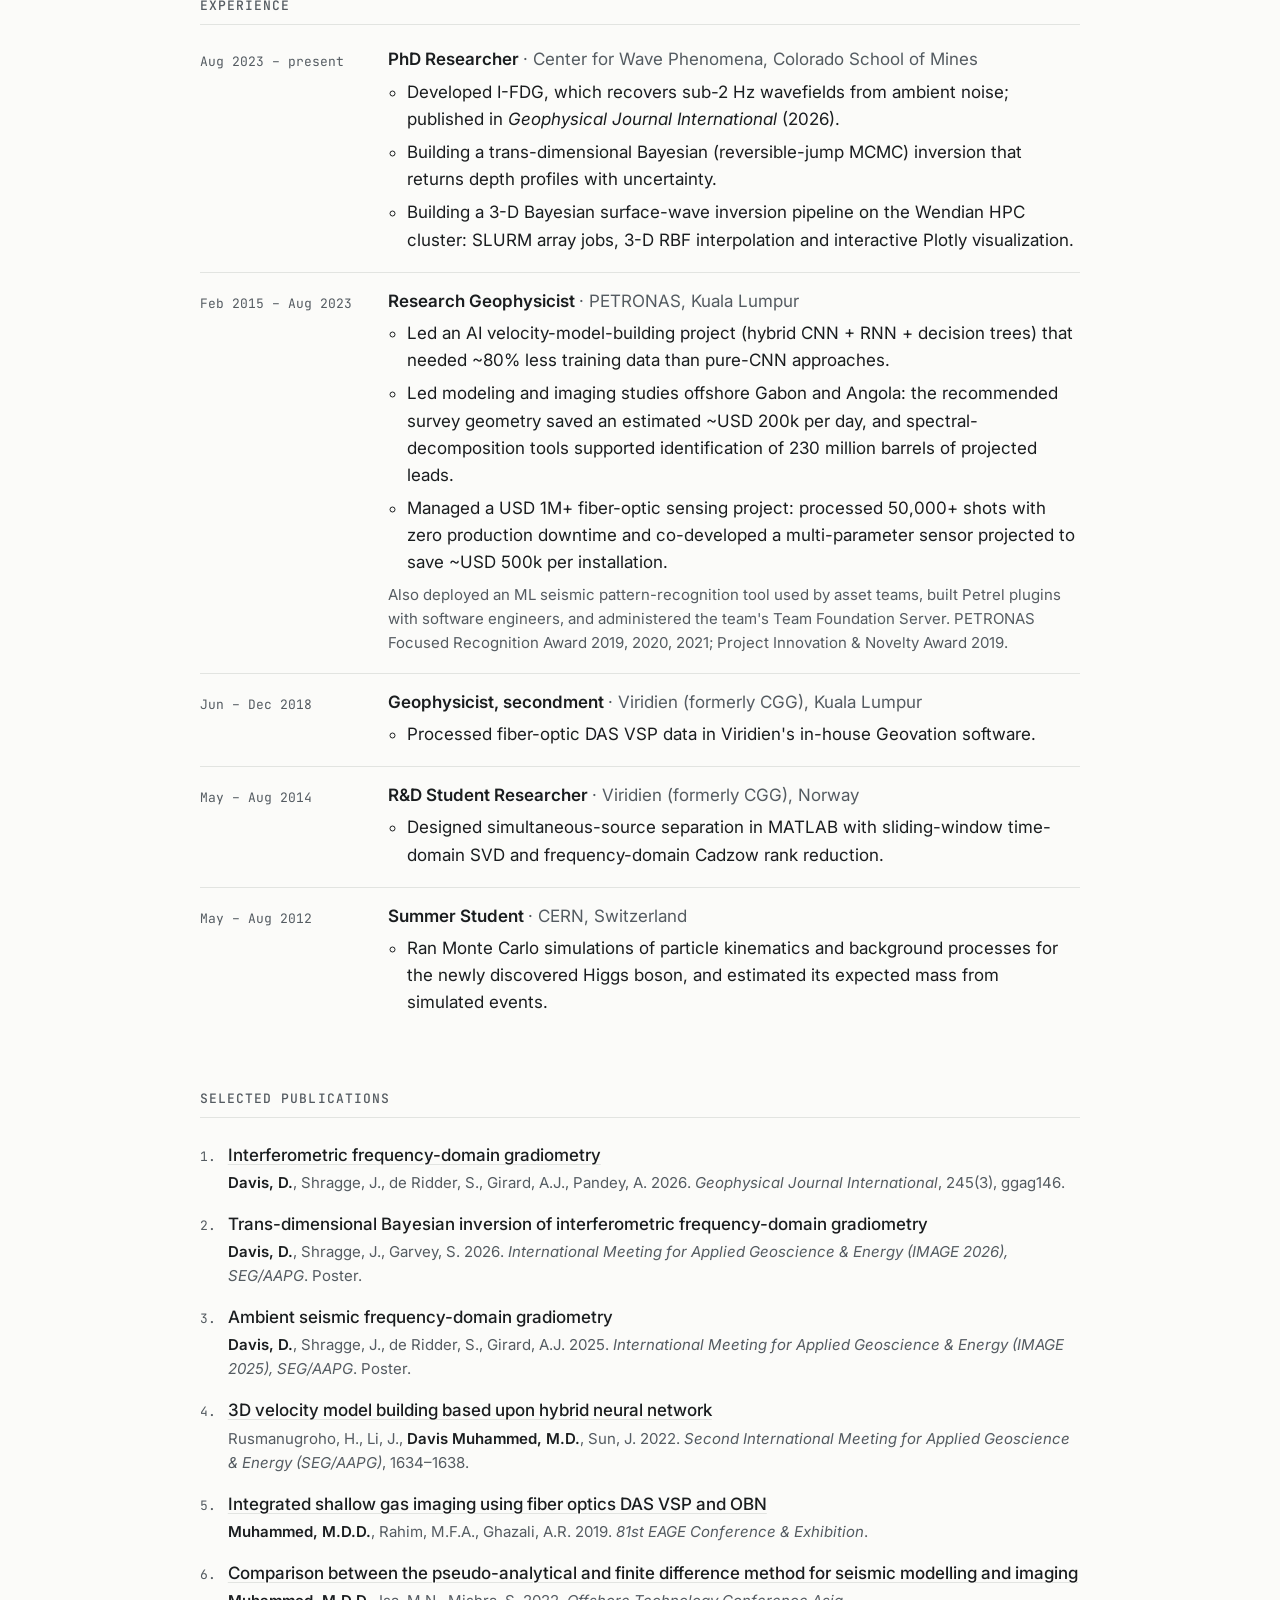
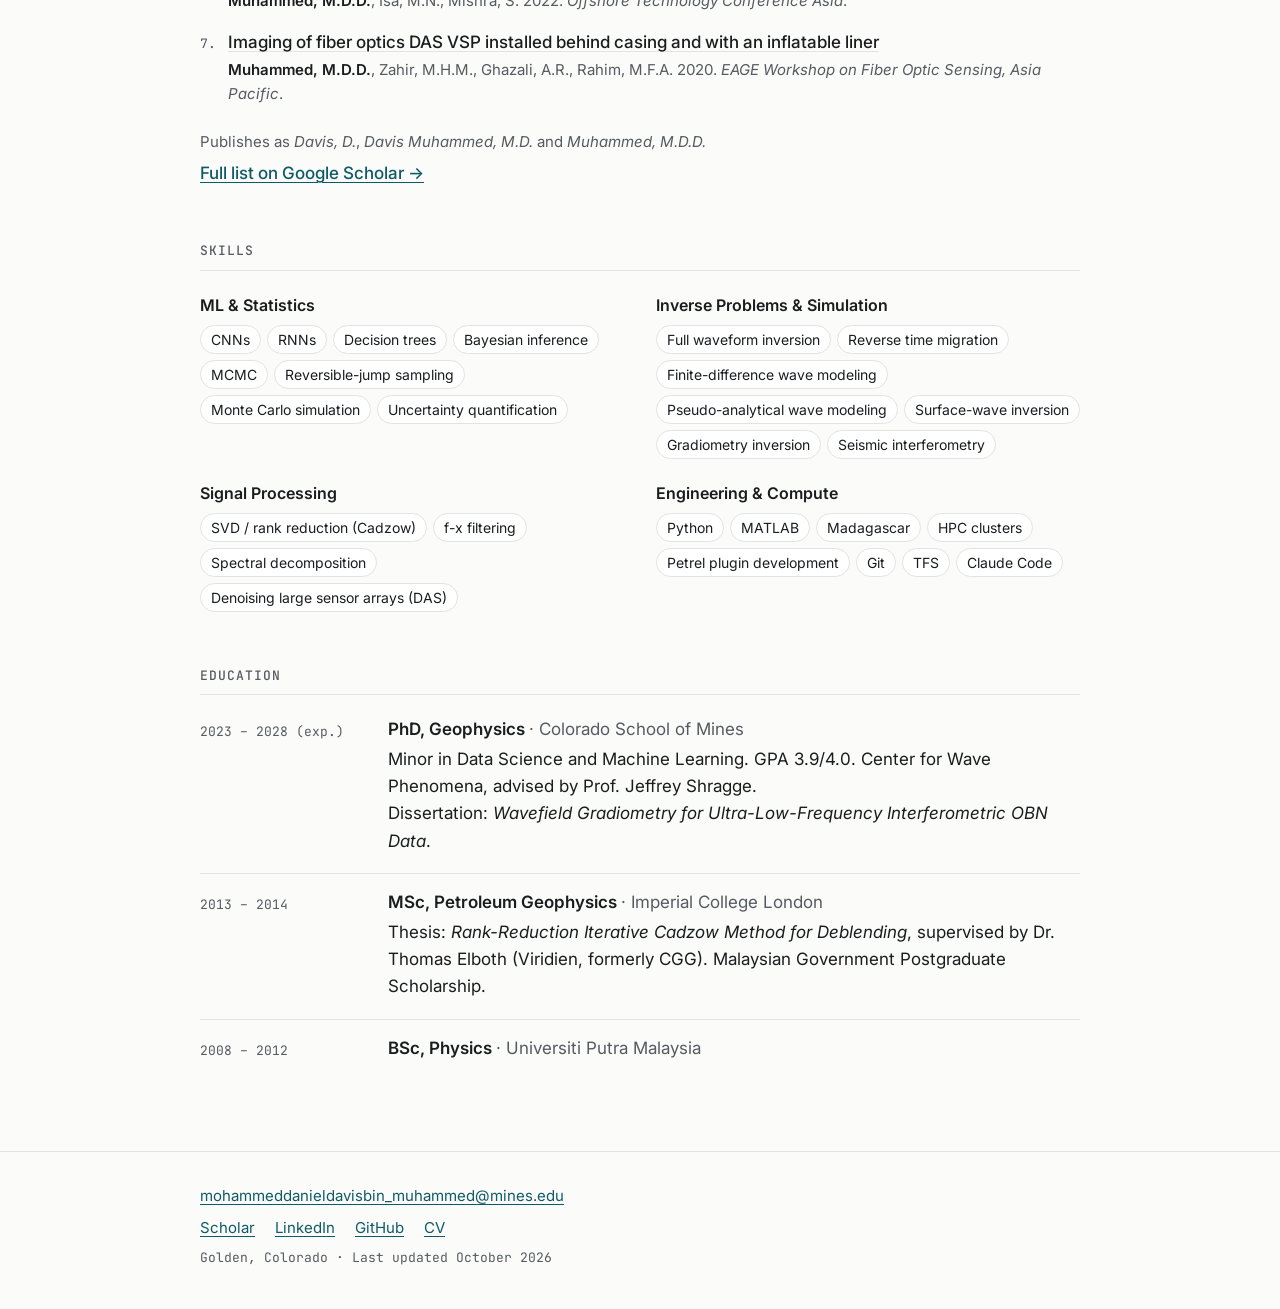
==== commit e30dc459: "Lead with machine learning; label GJI link Co-Authored-By: Claude Opus 5.5 <noreply@anthropic.com> C" ====
--- a/index.html
+++ b/index.html
@@ -93,7 +93,7 @@
       <div class="hero-grid">
         <div class="hero-text">
           <h1 id="hero-name">Daniel Davis</h1>
-          <p class="hero-position">Bayesian inference and machine learning for ill-posed inverse problems on physical sensor data.</p>
+          <p class="hero-position">Machine learning and Bayesian inference for ill-posed inverse problems on physical sensor data.</p>
           <p class="hero-sub">PhD candidate at Colorado School of Mines, after 8+ years of industry R&amp;D at PETRONAS solving inverse problems on large, noisy sensor data.</p>
           <p class="hero-status"><span class="status-dot" aria-hidden="true"></span>PhD expected 2028 · Open to AI research scientist / engineer roles and summer 2027 research internships</p>
           <ul class="hero-actions">
@@ -170,7 +170,7 @@
           <dt>Stack</dt>
           <dd class="mono">Python · Madagascar · HPC (Mines Wendian cluster)</dd>
         </dl>
-        <p class="card-links"><a href="https://doi.org/10.1093/gji/ggag146">Paper (DOI)</a><span class="soon">Code: <code>ifdg</code> repo forthcoming</span></p>
+        <p class="card-links"><a href="https://doi.org/10.1093/gji/ggag146">GJI (DOI)</a><span class="soon">Code: <code>ifdg</code> repo forthcoming</span></p>
       </article>
 
       <article class="card">
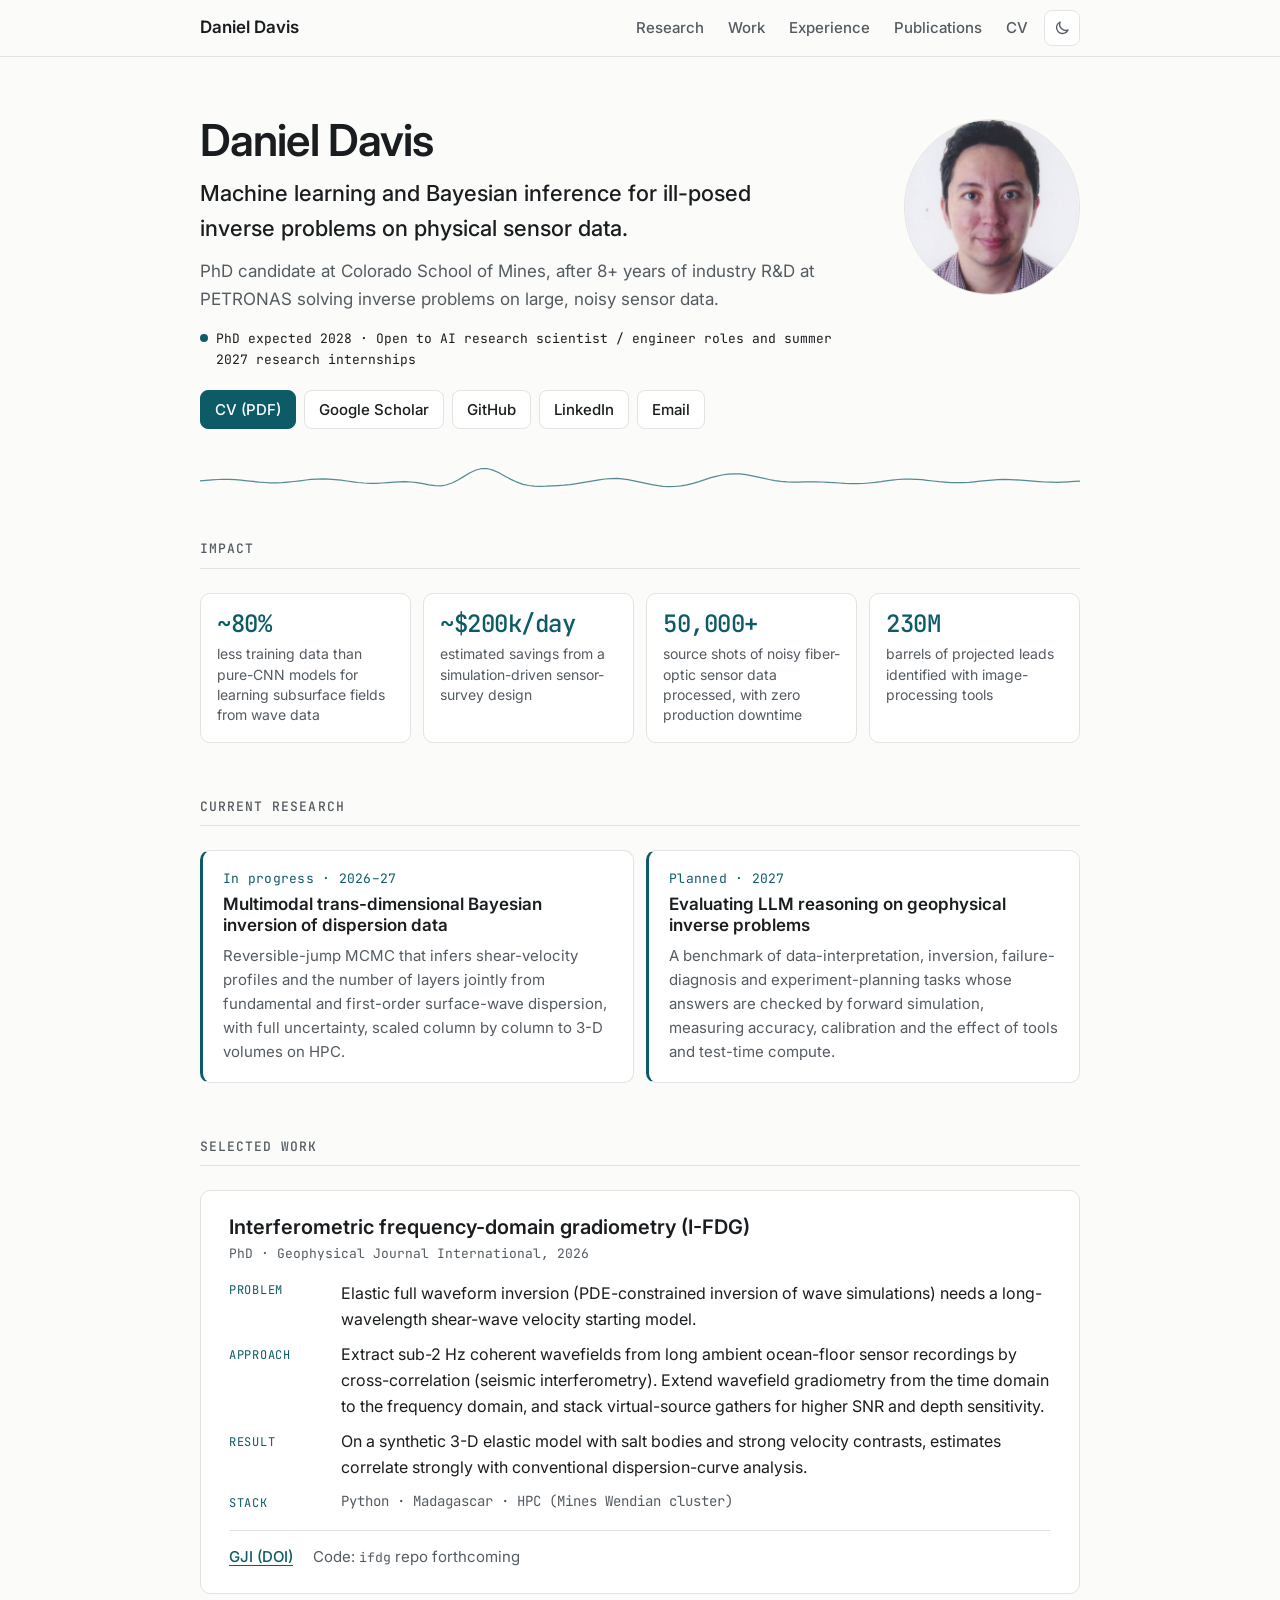
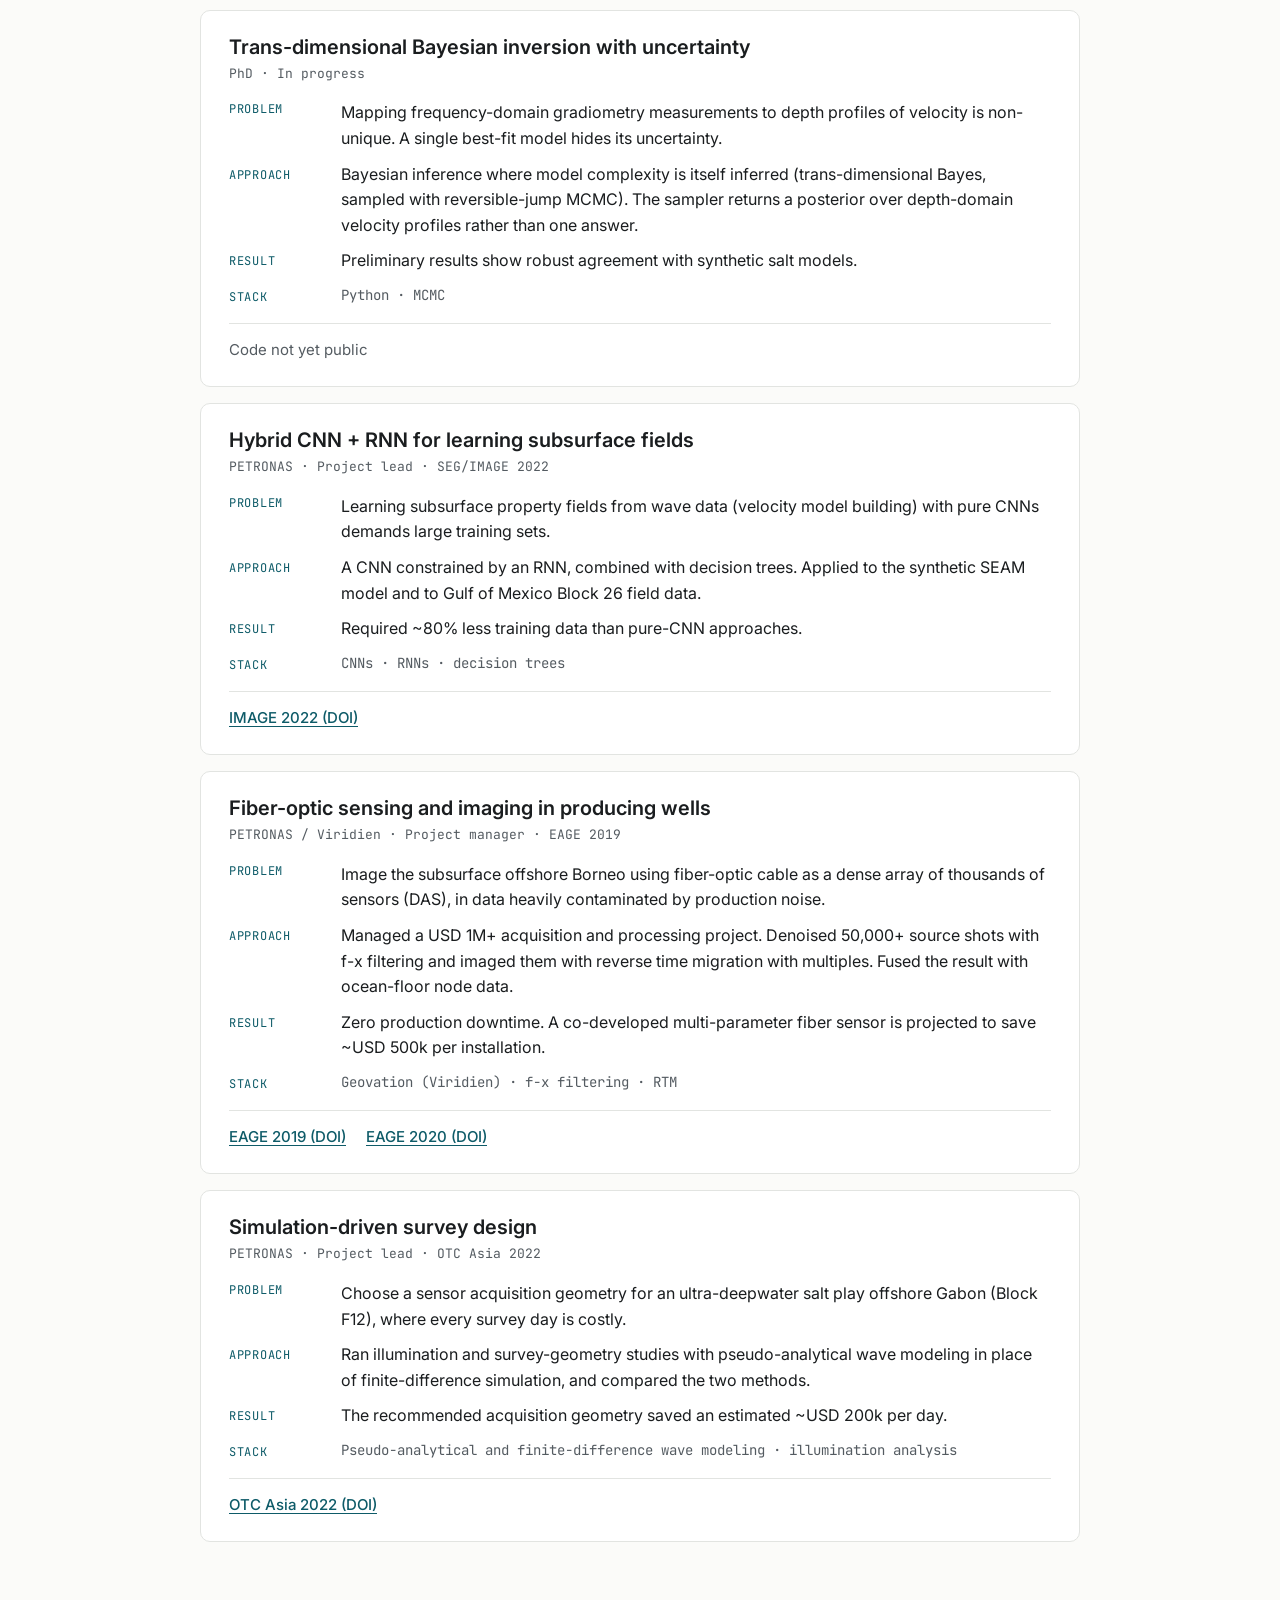
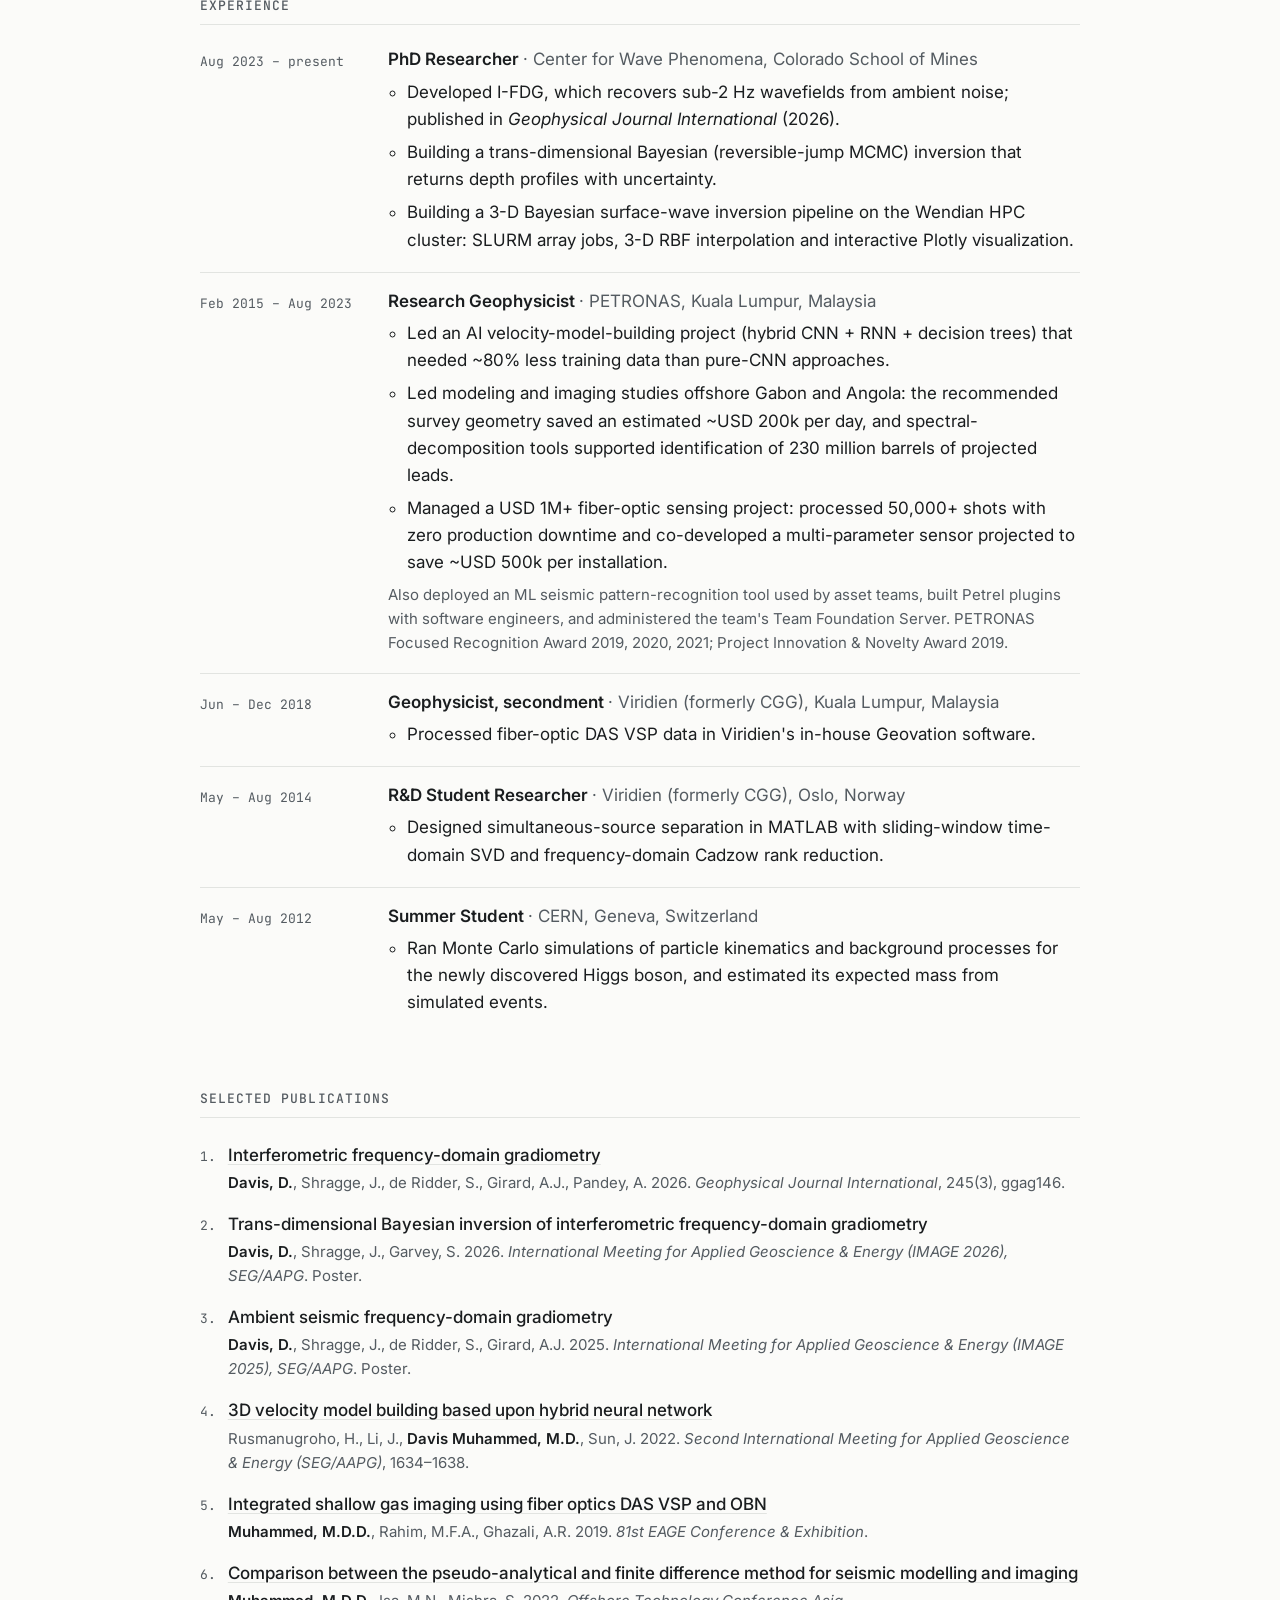
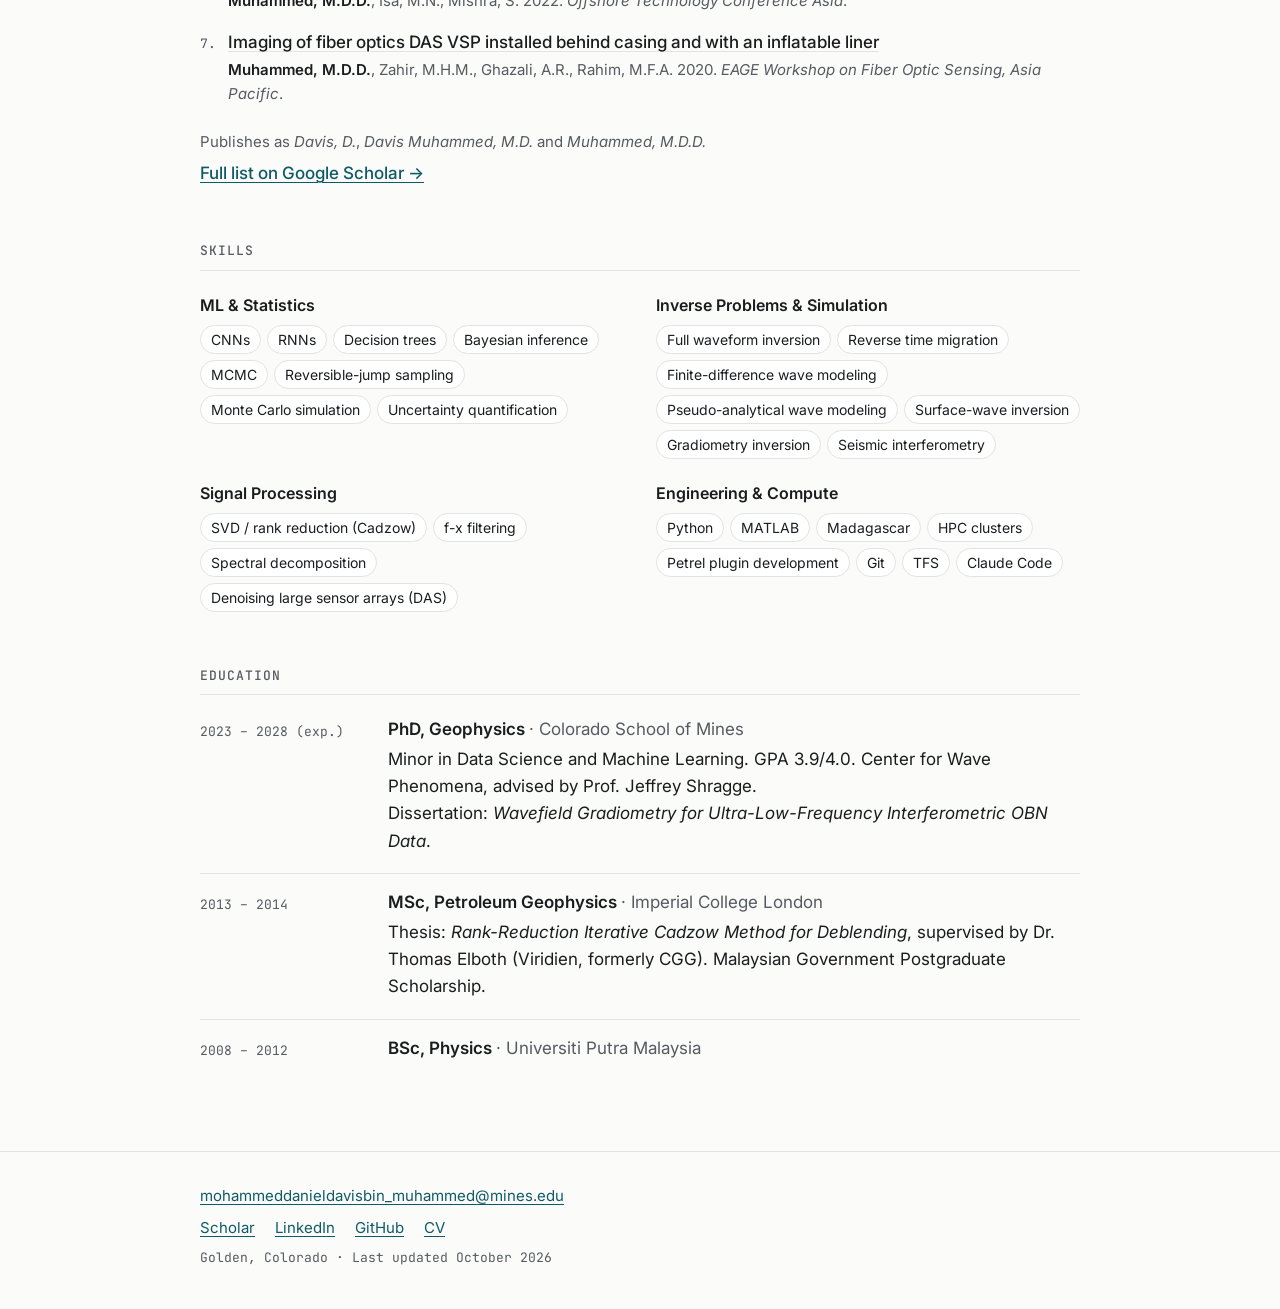
==== commit 44a8bf2a: "Experience: City, Country locations Co-Authored-By: Claude Opus 5.5 <noreply@anthropic.com> Claude-S" ====
--- a/index.html
+++ b/index.html
@@ -264,7 +264,7 @@
         <li class="tl-item">
           <p class="tl-date">Feb 2015 – Aug 2023</p>
           <div>
-            <h3>Research Geophysicist <span class="org">· PETRONAS, Kuala Lumpur</span></h3>
+            <h3>Research Geophysicist <span class="org">· PETRONAS, Kuala Lumpur, Malaysia</span></h3>
             <ul>
               <li>Led an AI velocity-model-building project (hybrid CNN + RNN + decision trees) that needed ~80% less training data than pure-CNN approaches.</li>
               <li>Led modeling and imaging studies offshore Gabon and Angola: the recommended survey geometry saved an estimated ~USD 200k per day, and spectral-decomposition tools supported identification of 230 million barrels of projected leads.</li>
@@ -276,7 +276,7 @@
         <li class="tl-item">
           <p class="tl-date">Jun – Dec 2018</p>
           <div>
-            <h3>Geophysicist, secondment <span class="org">· Viridien (formerly CGG), Kuala Lumpur</span></h3>
+            <h3>Geophysicist, secondment <span class="org">· Viridien (formerly CGG), Kuala Lumpur, Malaysia</span></h3>
             <ul>
               <li>Processed fiber-optic DAS VSP data in Viridien's in-house Geovation software.</li>
             </ul>
@@ -285,7 +285,7 @@
         <li class="tl-item">
           <p class="tl-date">May – Aug 2014</p>
           <div>
-            <h3>R&amp;D Student Researcher <span class="org">· Viridien (formerly CGG), Norway</span></h3>
+            <h3>R&amp;D Student Researcher <span class="org">· Viridien (formerly CGG), Oslo, Norway</span></h3>
             <ul>
               <li>Designed simultaneous-source separation in MATLAB with sliding-window time-domain SVD and frequency-domain Cadzow rank reduction.</li>
             </ul>
@@ -294,7 +294,7 @@
         <li class="tl-item">
           <p class="tl-date">May – Aug 2012</p>
           <div>
-            <h3>Summer Student <span class="org">· CERN, Switzerland</span></h3>
+            <h3>Summer Student <span class="org">· CERN, Geneva, Switzerland</span></h3>
             <ul>
               <li>Ran Monte Carlo simulations of particle kinematics and background processes for the newly discovered Higgs boson, and estimated its expected mass from simulated events.</li>
             </ul>
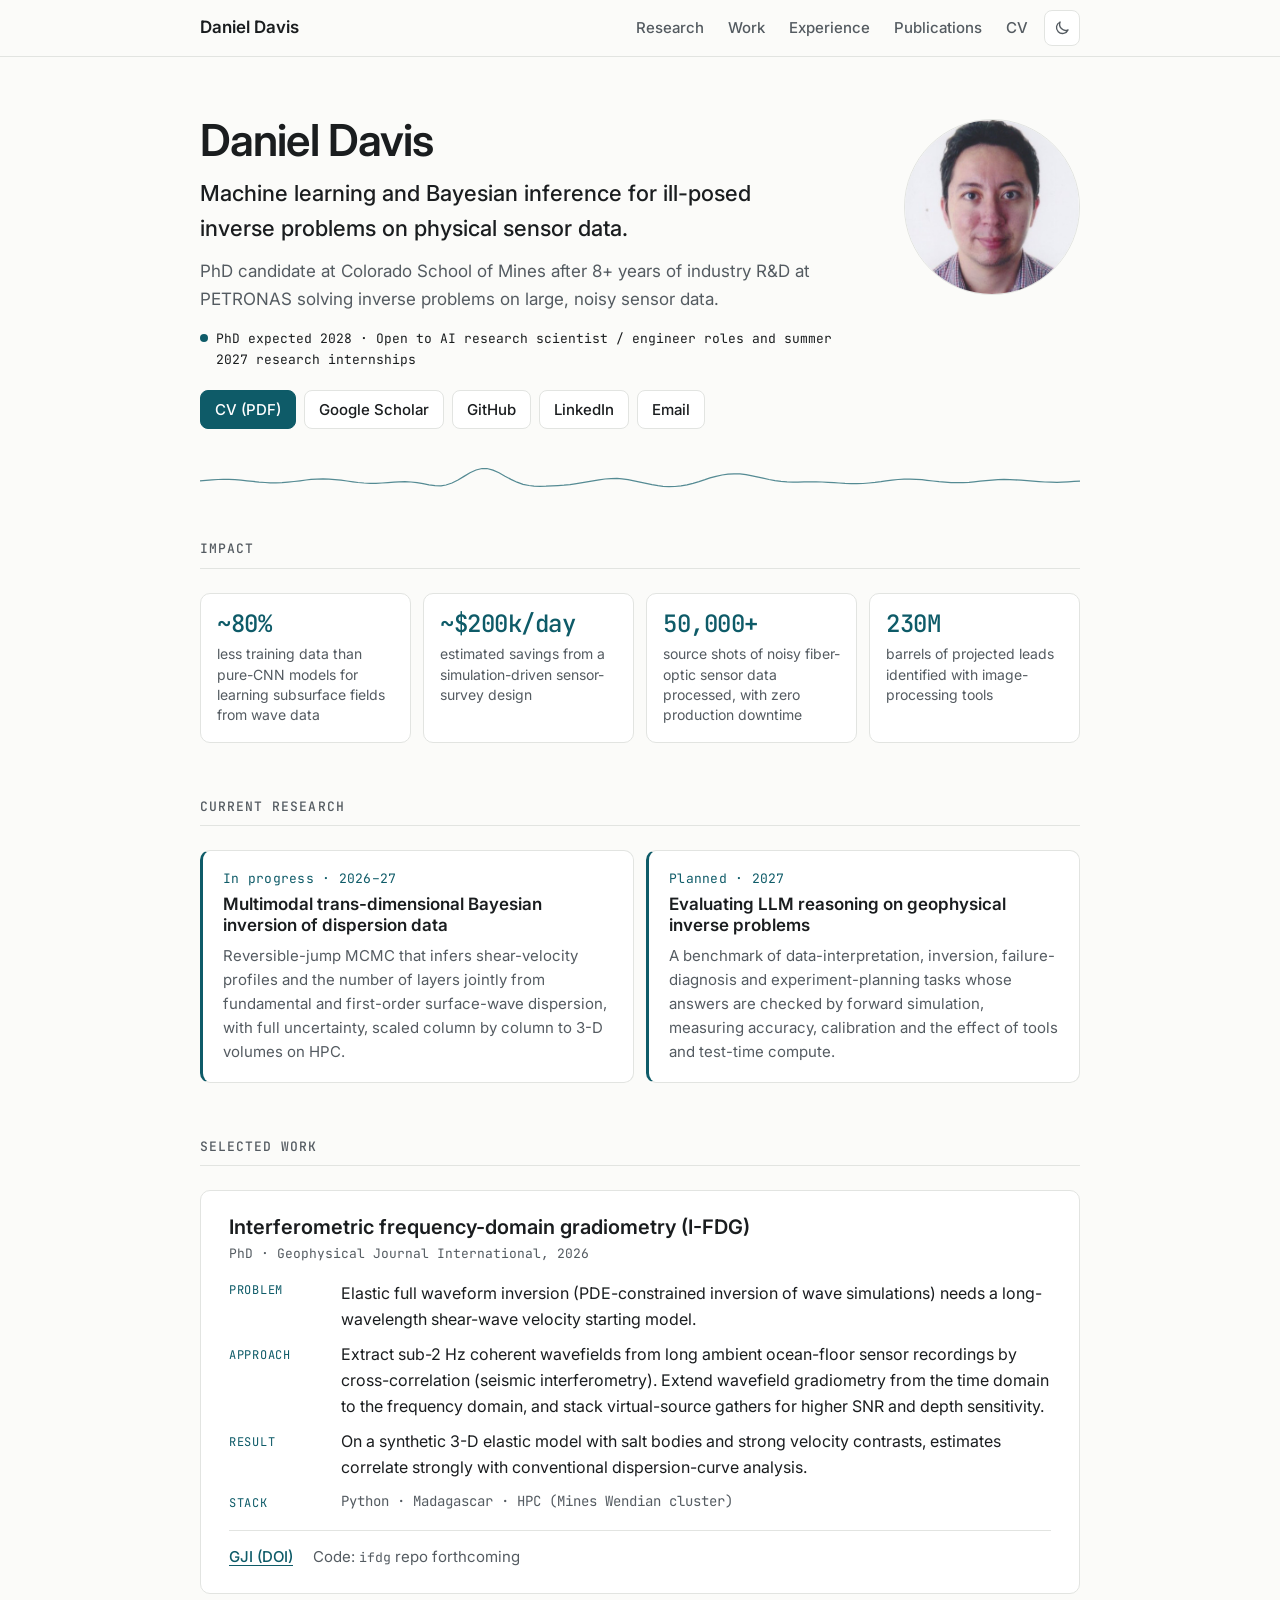
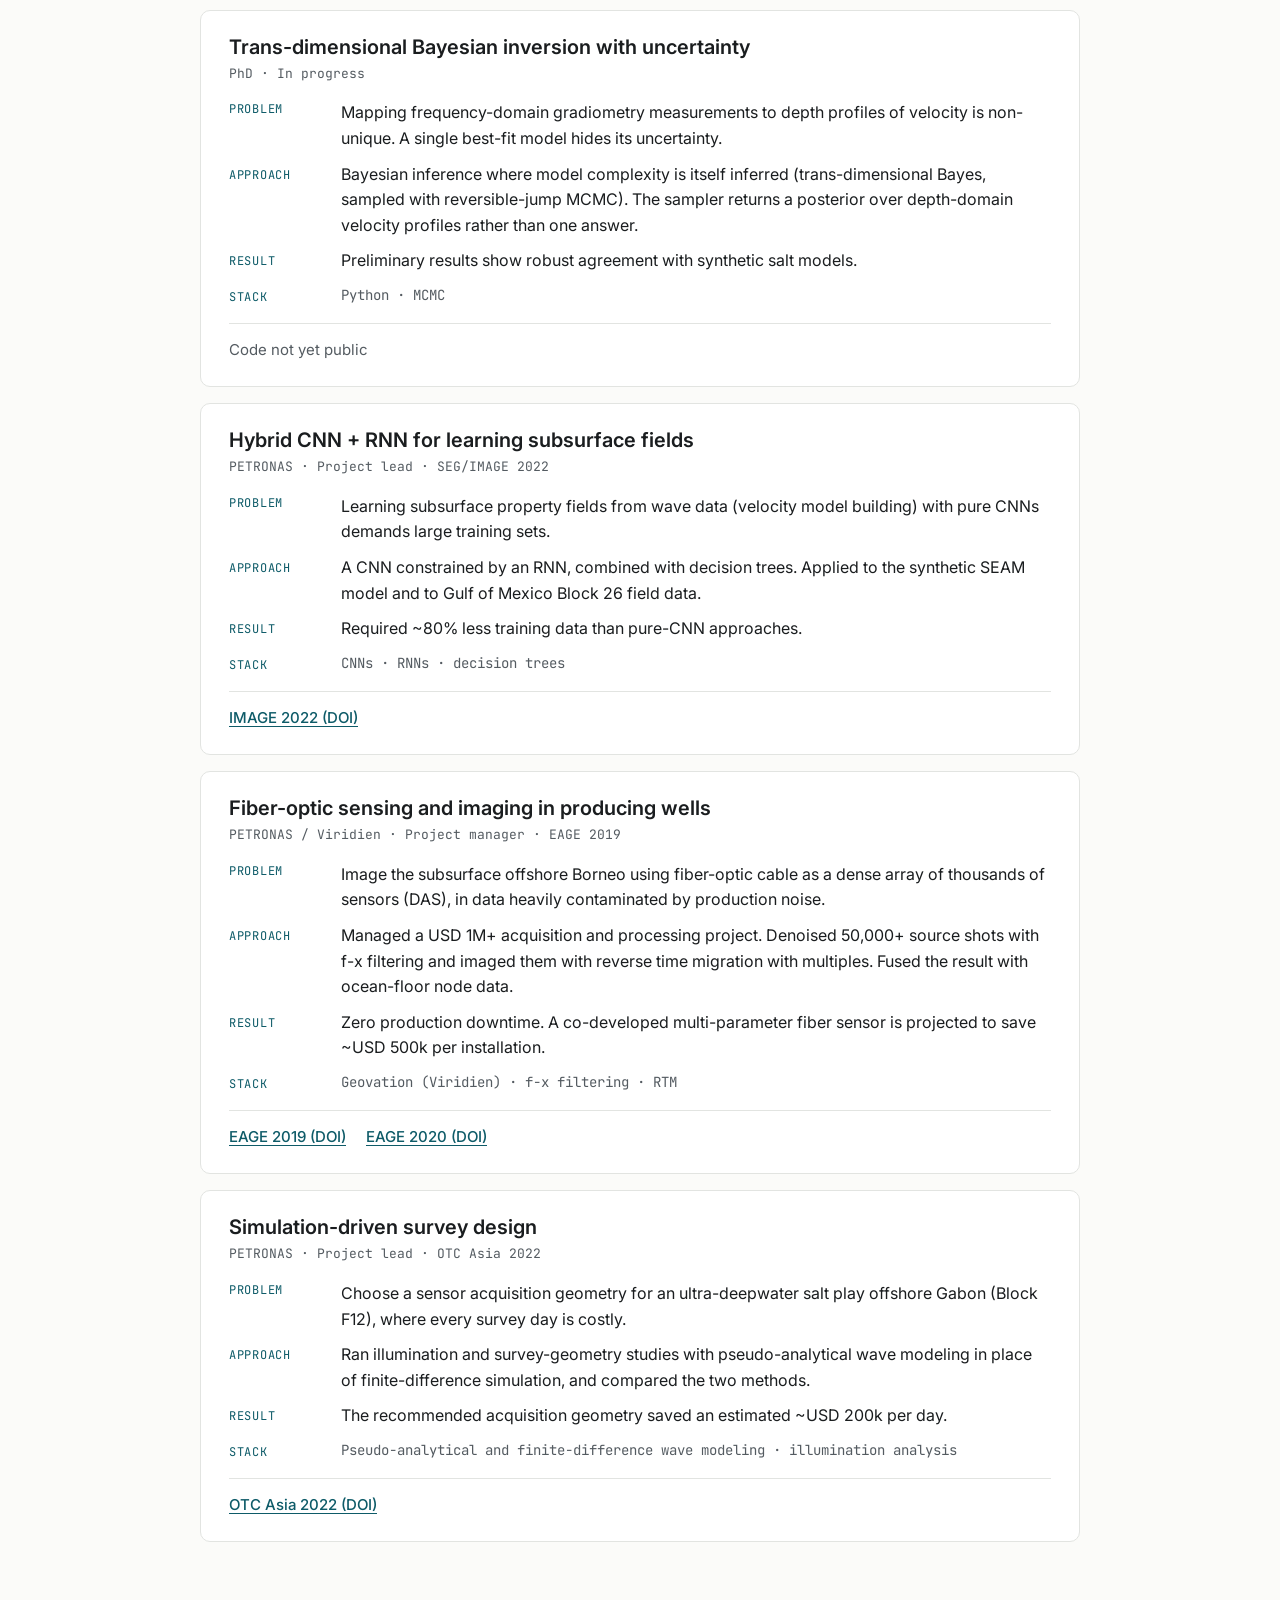
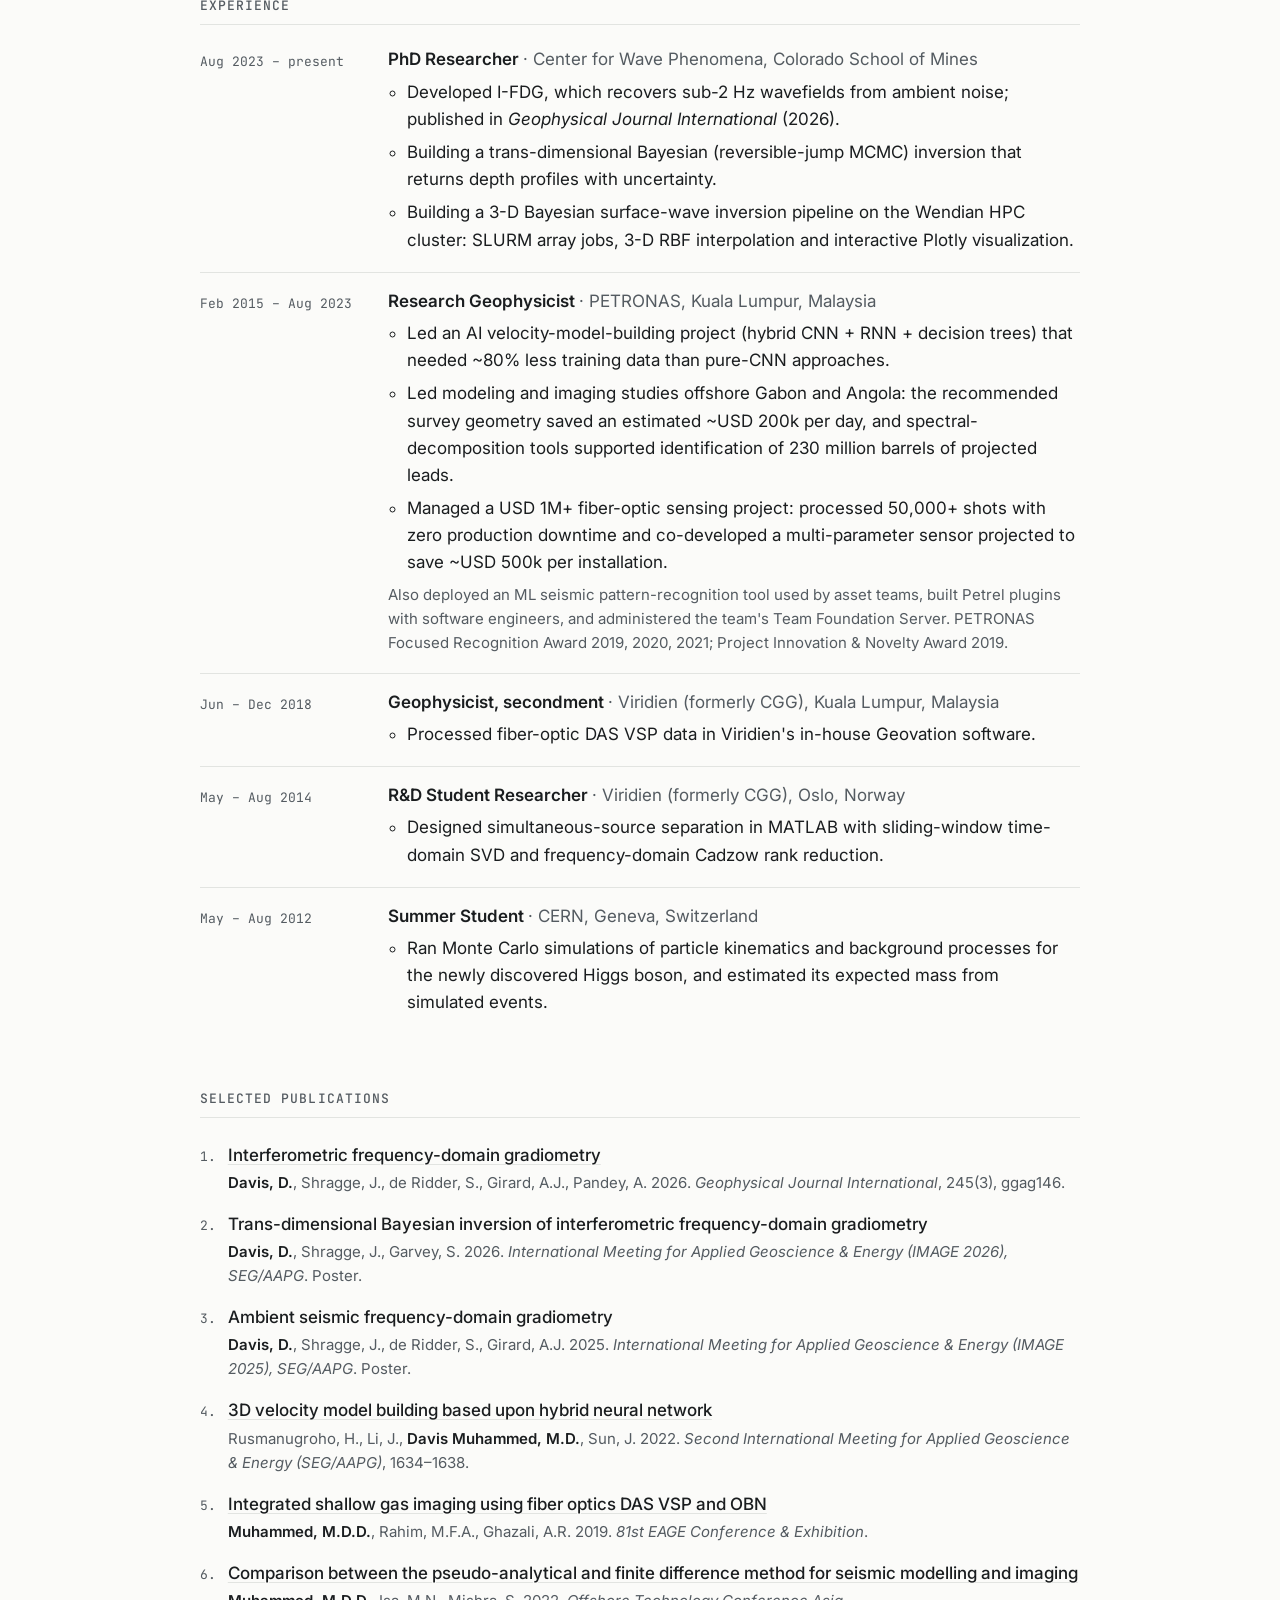
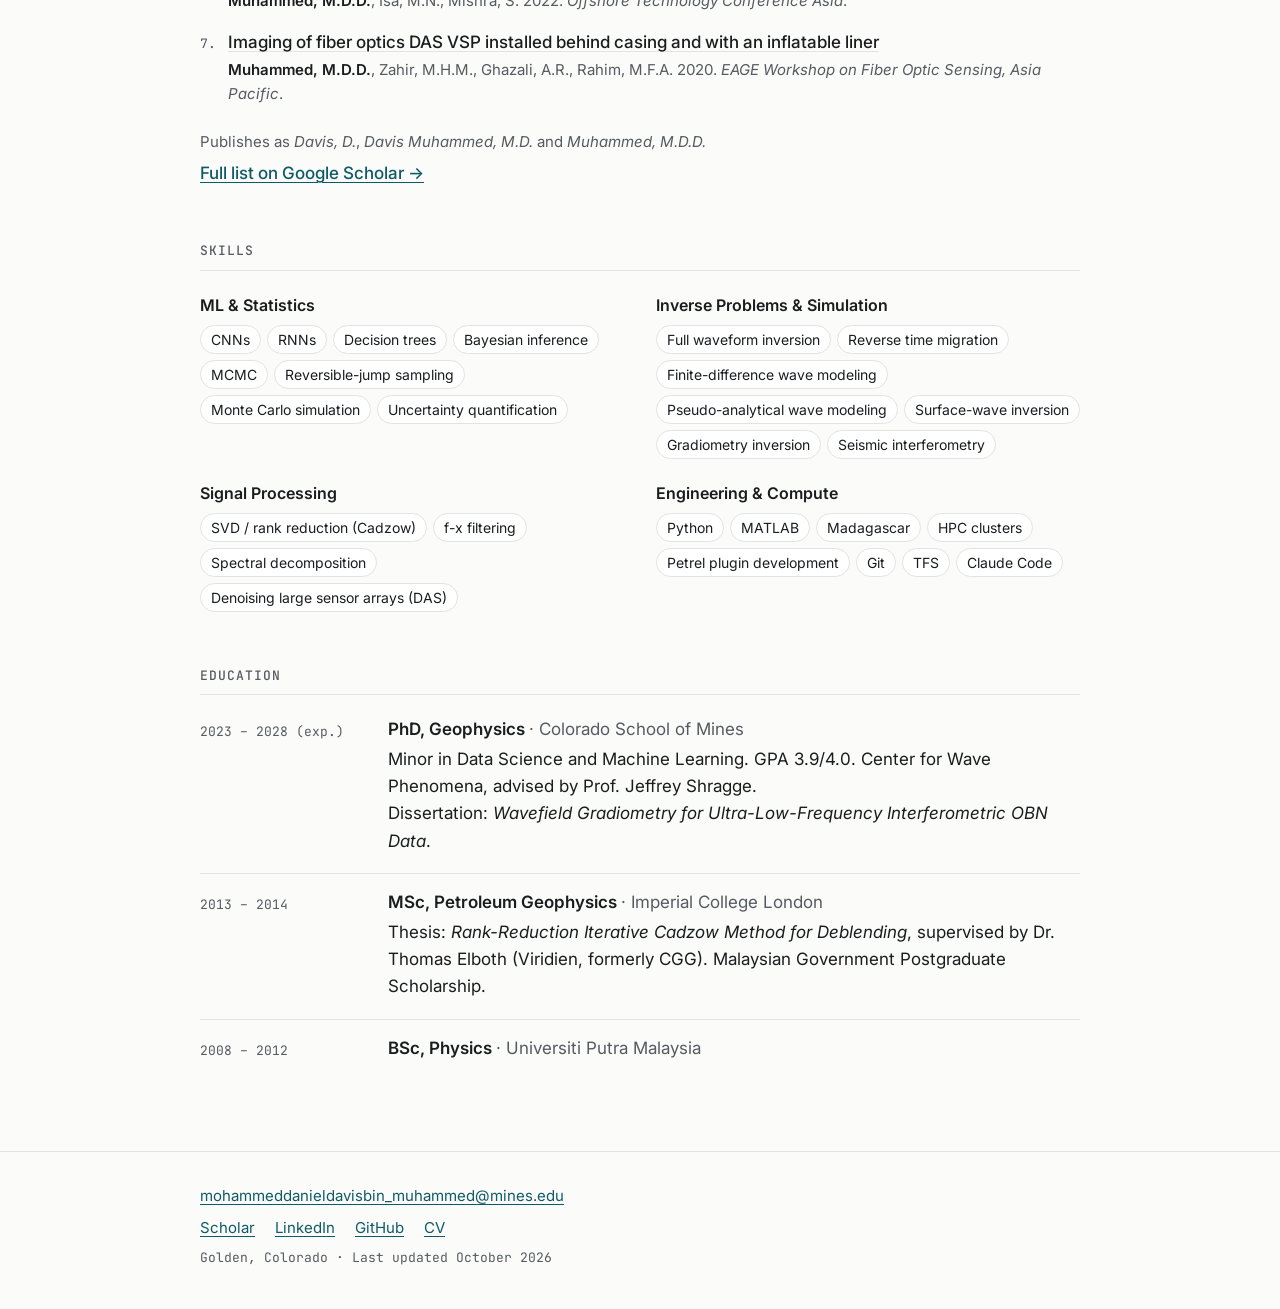
==== commit 28487fc4: "Hero: remove comma Co-Authored-By: Claude Opus 5.5 <noreply@anthropic.com> Claude-Session: https://c" ====
--- a/index.html
+++ b/index.html
@@ -94,7 +94,7 @@
         <div class="hero-text">
           <h1 id="hero-name">Daniel Davis</h1>
           <p class="hero-position">Machine learning and Bayesian inference for ill-posed inverse problems on physical sensor data.</p>
-          <p class="hero-sub">PhD candidate at Colorado School of Mines, after 8+ years of industry R&amp;D at PETRONAS solving inverse problems on large, noisy sensor data.</p>
+          <p class="hero-sub">PhD candidate at Colorado School of Mines after 8+ years of industry R&amp;D at PETRONAS solving inverse problems on large, noisy sensor data.</p>
           <p class="hero-status"><span class="status-dot" aria-hidden="true"></span>PhD expected 2028 · Open to AI research scientist / engineer roles and summer 2027 research internships</p>
           <ul class="hero-actions">
             <li><a class="btn btn-primary" href="assets/Daniel_Davis_CV.pdf">CV (PDF)</a></li>
